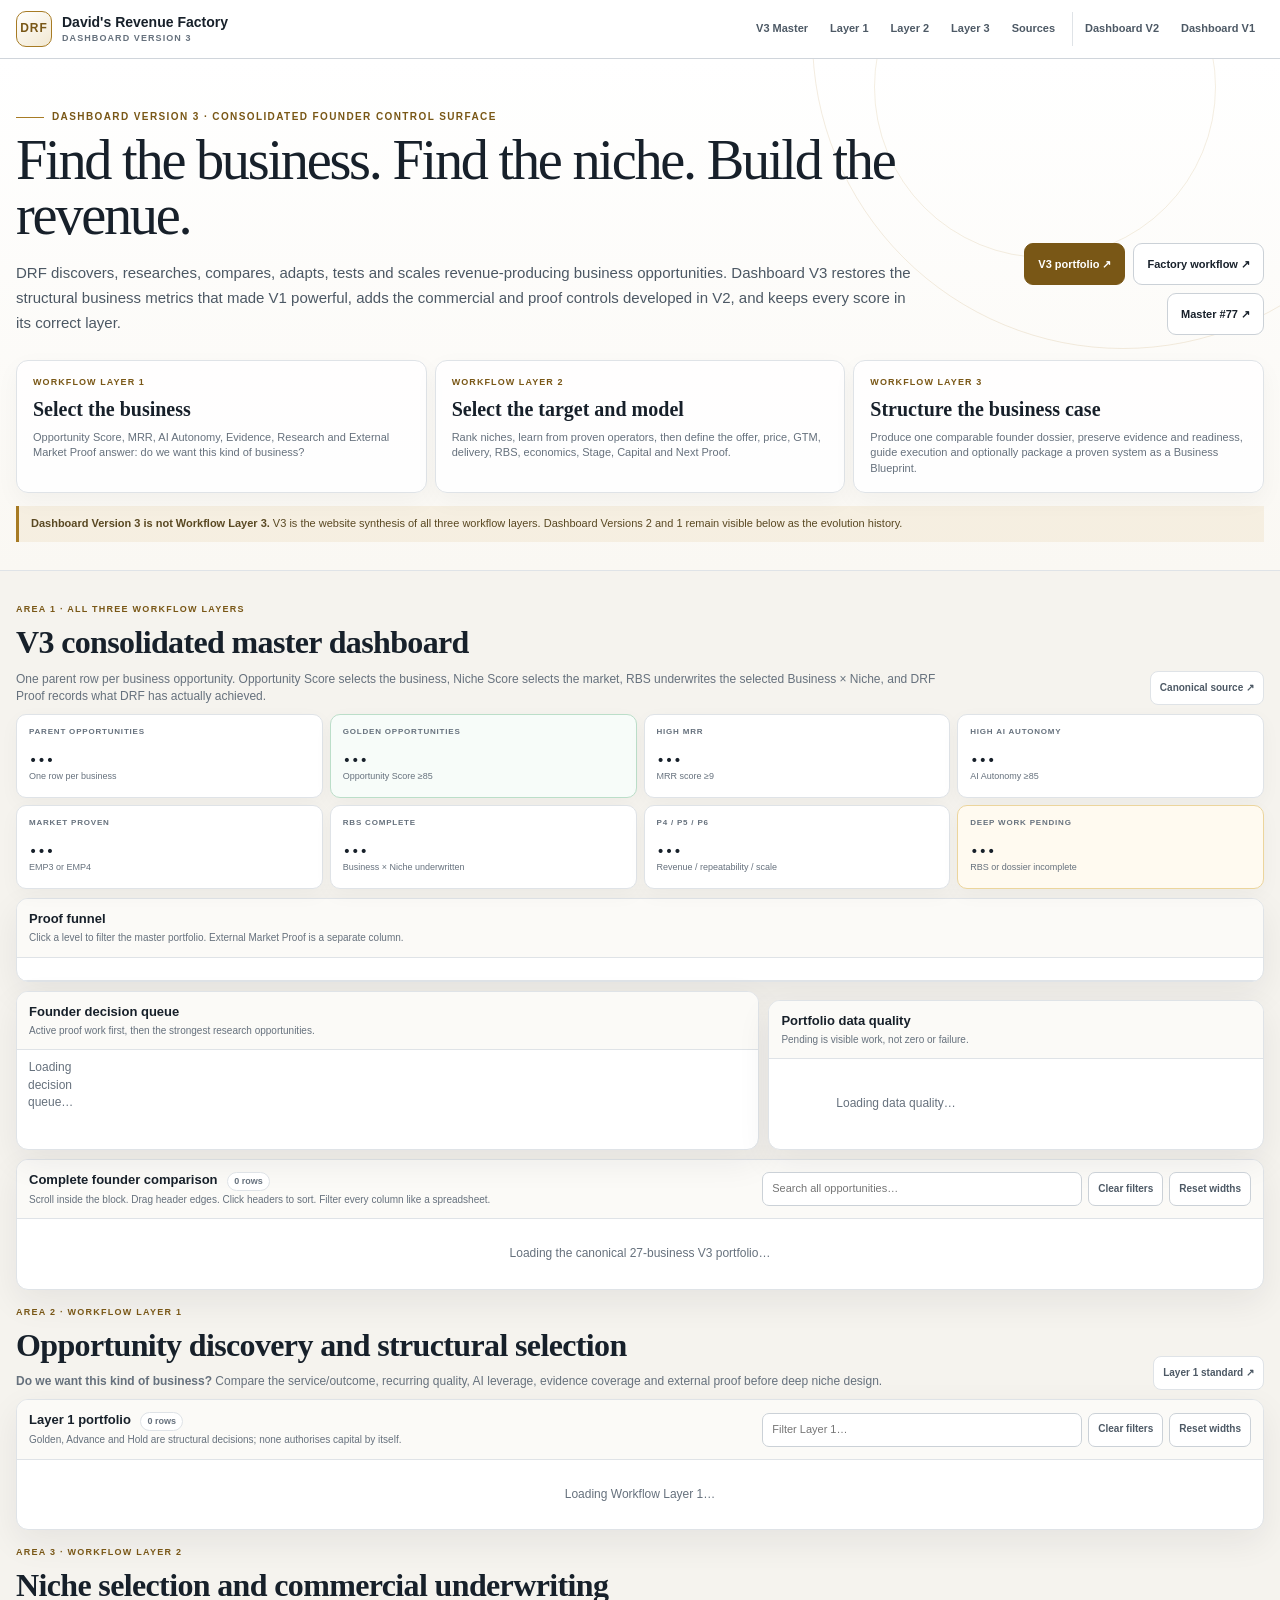
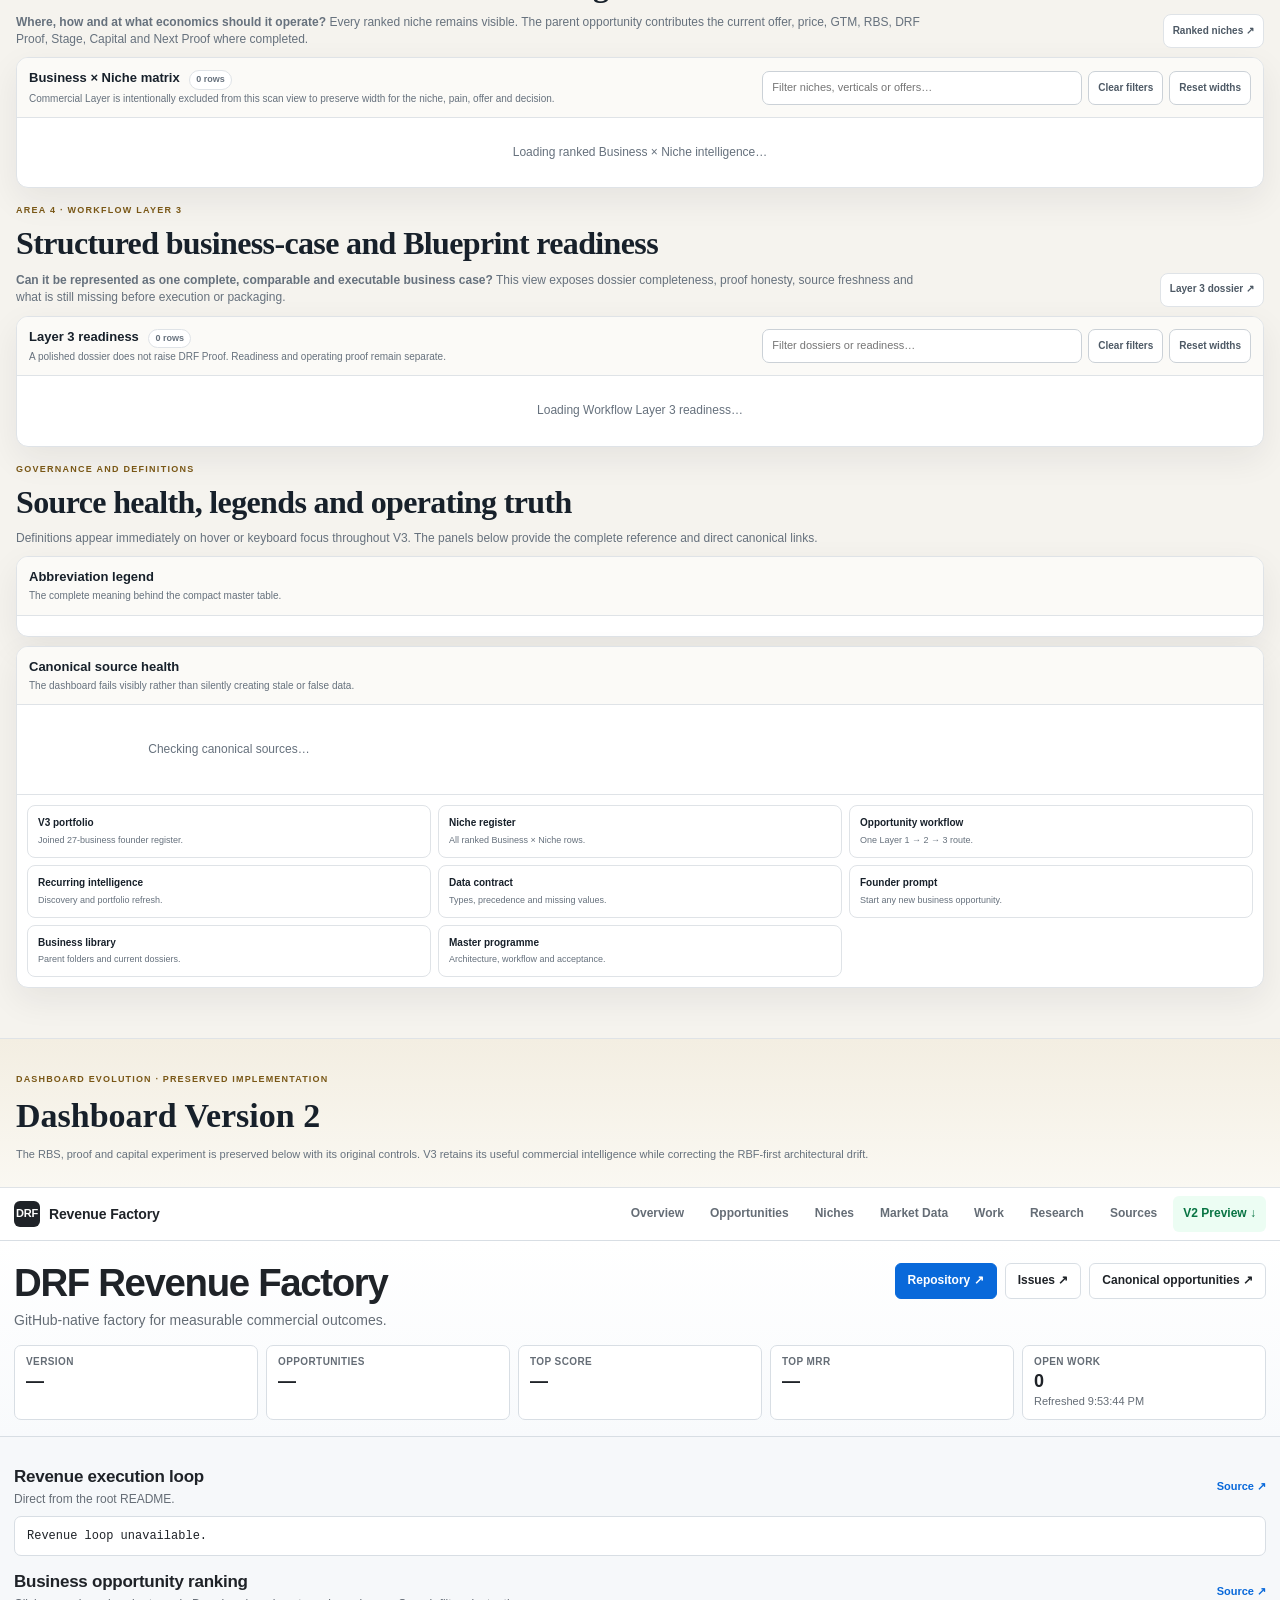
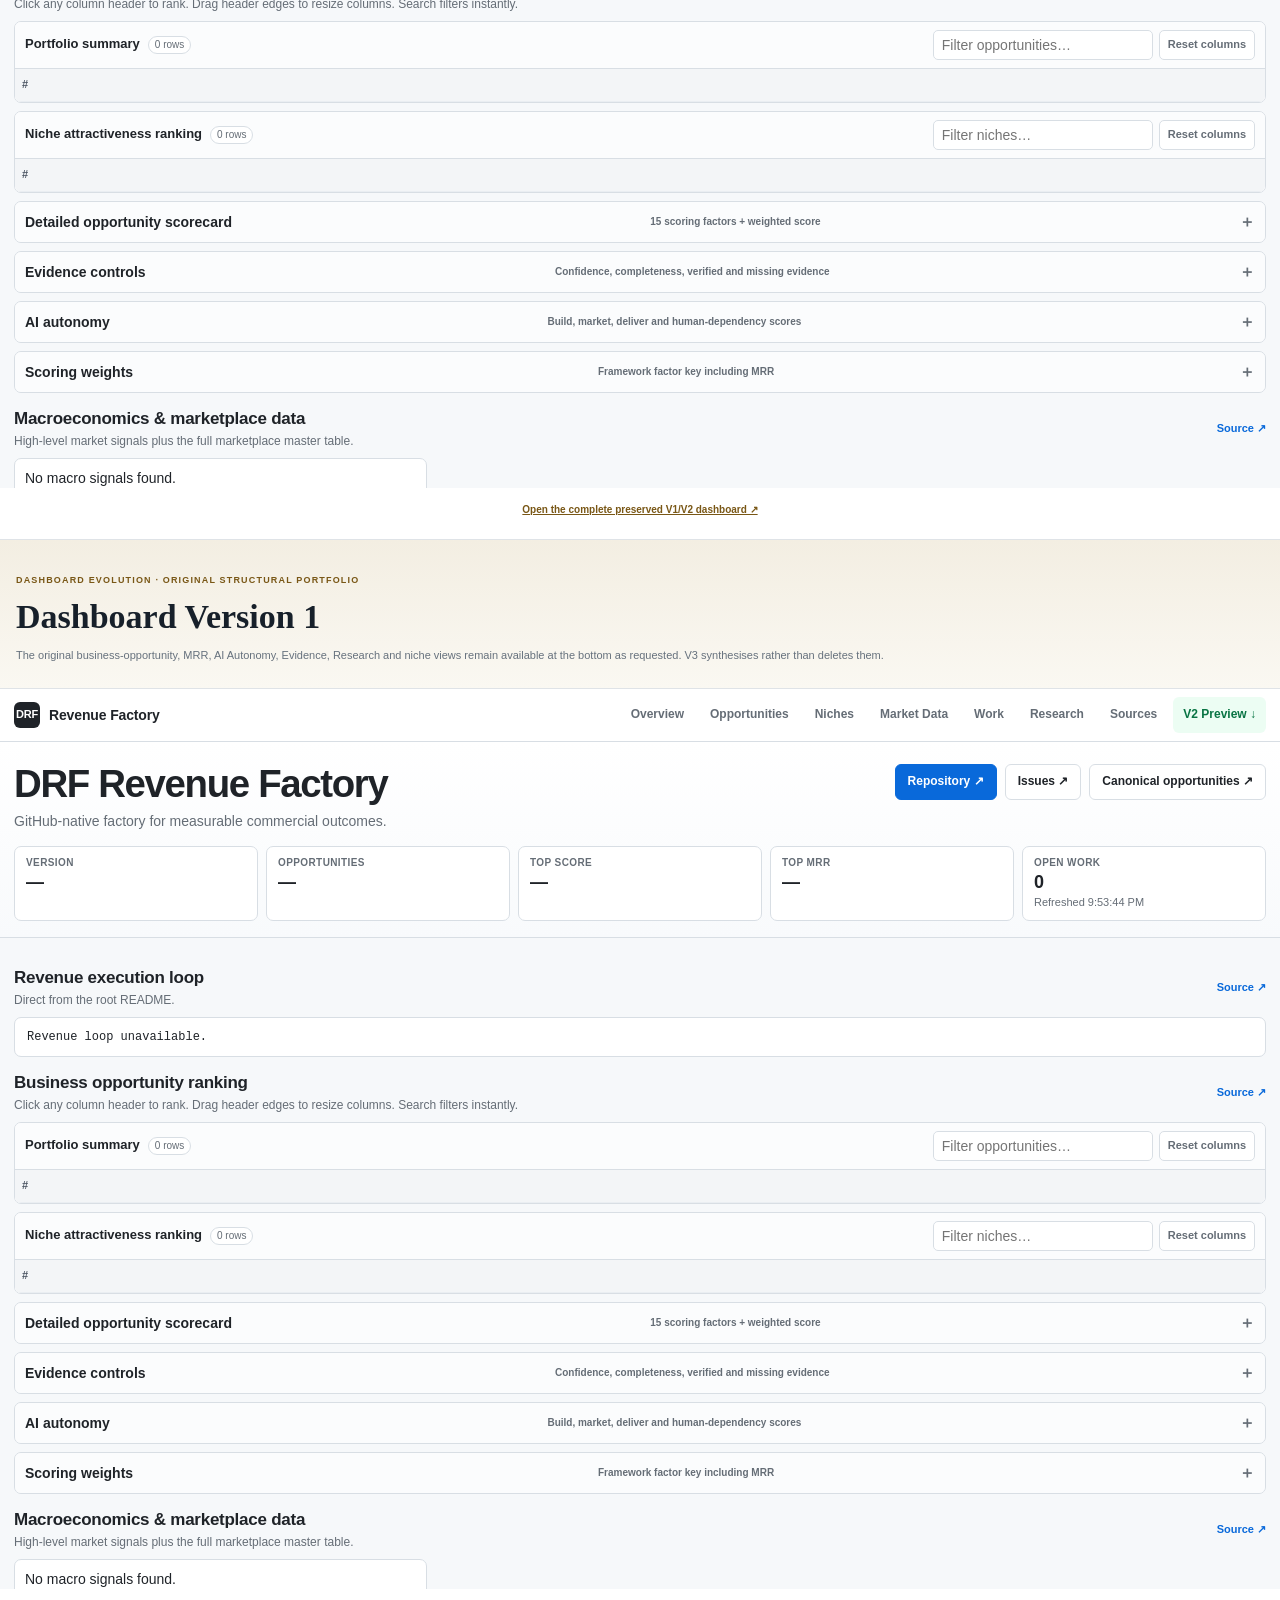
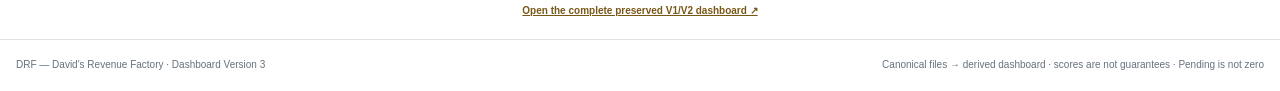
==== index.html @ ce2f33fd "Build Dashboard V3 root shell with preserved V2 and V1 (#87)" ====
<!doctype html>
<html lang="en">
<head>
  <meta charset="utf-8">
  <meta name="viewport" content="width=device-width,initial-scale=1">
  <meta name="description" content="David's Revenue Factory — a GitHub-native factory for finding, underwriting, testing and packaging revenue-producing businesses.">
  <title>DRF — David's Revenue Factory Dashboard V3</title>
  <link rel="stylesheet" href="assets/v3-dashboard.css">
</head>
<body>
  <header class="v3-header">
    <div class="v3-wrap v3-header-inner">
      <a class="v3-brand" href="#v3-top" aria-label="DRF Dashboard V3 home">
        <span class="v3-brand-mark">DRF</span>
        <span class="v3-brand-copy"><b>David's Revenue Factory</b><span>Dashboard Version 3</span></span>
      </a>
      <nav class="v3-nav" aria-label="Dashboard Version 3 navigation">
        <a href="#v3-master">V3 Master</a>
        <a href="#v3-layer1">Layer 1</a>
        <a href="#v3-layer2">Layer 2</a>
        <a href="#v3-layer3">Layer 3</a>
        <a href="#v3-sources">Sources</a>
        <a class="legacy-link" href="#dashboard-v2">Dashboard V2</a>
        <a href="#dashboard-v1">Dashboard V1</a>
      </nav>
    </div>
  </header>

  <section class="v3-hero" id="v3-top">
    <div class="v3-wrap v3-hero-inner">
      <span class="v3-kicker">Dashboard Version 3 · consolidated founder control surface</span>
      <div class="v3-hero-row">
        <div class="v3-hero-copy">
          <h1>Find the business. Find the niche. Build the revenue.</h1>
          <p>DRF discovers, researches, compares, adapts, tests and scales revenue-producing business opportunities. Dashboard V3 restores the structural business metrics that made V1 powerful, adds the commercial and proof controls developed in V2, and keeps every score in its correct layer.</p>
        </div>
        <div class="v3-hero-actions">
          <a class="v3-button primary" href="https://github.com/tbhrc/drf/blob/main/businesses/PORTFOLIO-V3.md">V3 portfolio ↗</a>
          <a class="v3-button" href="https://github.com/tbhrc/drf/blob/main/workflows/drf-opportunity-factory.md">Factory workflow ↗</a>
          <a class="v3-button" href="https://github.com/tbhrc/drf/issues/77">Master #77 ↗</a>
        </div>
      </div>

      <div class="v3-architecture" aria-label="Three workflow layers">
        <article class="v3-arch-card"><small>Workflow Layer 1</small><strong>Select the business</strong><p>Opportunity Score, MRR, AI Autonomy, Evidence, Research and External Market Proof answer: do we want this kind of business?</p></article>
        <article class="v3-arch-card"><small>Workflow Layer 2</small><strong>Select the target and model</strong><p>Rank niches, learn from proven operators, then define the offer, price, GTM, delivery, RBS, economics, Stage, Capital and Next Proof.</p></article>
        <article class="v3-arch-card"><small>Workflow Layer 3</small><strong>Structure the business case</strong><p>Produce one comparable founder dossier, preserve evidence and readiness, guide execution and optionally package a proven system as a Business Blueprint.</p></article>
      </div>
      <div class="v3-version-note"><strong>Dashboard Version 3 is not Workflow Layer 3.</strong> V3 is the website synthesis of all three workflow layers. Dashboard Versions 2 and 1 remain visible below as the evolution history.</div>
    </div>
  </section>

  <main class="v3-wrap v3-main">
    <section class="v3-section" id="v3-master">
      <div class="v3-section-head">
        <div class="v3-section-title"><div class="v3-eyebrow">Area 1 · all three workflow layers</div><h2>V3 consolidated master dashboard</h2><p>One parent row per business opportunity. Opportunity Score selects the business, Niche Score selects the market, RBS underwrites the selected Business × Niche, and DRF Proof records what DRF has actually achieved.</p></div>
        <a class="v3-source-link" href="https://github.com/tbhrc/drf/blob/main/businesses/PORTFOLIO-V3.md">Canonical source ↗</a>
      </div>

      <div class="v3-metrics" id="v3-metrics" aria-live="polite">
        <div class="v3-metric"><small>Parent opportunities</small><strong id="metric-total">…</strong><span>One row per business</span></div>
        <div class="v3-metric positive"><small>Golden opportunities</small><strong id="metric-golden">…</strong><span>Opportunity Score ≥85</span></div>
        <div class="v3-metric"><small>High MRR</small><strong id="metric-mrr">…</strong><span>MRR score ≥9</span></div>
        <div class="v3-metric"><small>High AI autonomy</small><strong id="metric-ai">…</strong><span>AI Autonomy ≥85</span></div>
        <div class="v3-metric"><small>Market proven</small><strong id="metric-emp">…</strong><span>EMP3 or EMP4</span></div>
        <div class="v3-metric"><small>RBS complete</small><strong id="metric-rbs">…</strong><span>Business × Niche underwritten</span></div>
        <div class="v3-metric"><small>P4 / P5 / P6</small><strong id="metric-proof">…</strong><span>Revenue / repeatability / scale</span></div>
        <div class="v3-metric attention"><small>Deep work pending</small><strong id="metric-pending">…</strong><span>RBS or dossier incomplete</span></div>
      </div>

      <div class="v3-panel">
        <div class="v3-panel-head"><div class="v3-panel-title"><h3>Proof funnel</h3><p>Click a level to filter the master portfolio. External Market Proof is a separate column.</p></div></div>
        <div class="v3-funnel" id="proof-funnel" aria-label="DRF proof filter"></div>
      </div>

      <div class="v3-intel-grid">
        <section class="v3-panel">
          <div class="v3-panel-head"><div class="v3-panel-title"><h3>Founder decision queue</h3><p>Active proof work first, then the strongest research opportunities.</p></div></div>
          <ol class="v3-list" id="decision-queue"><li class="v3-loading">Loading decision queue…</li></ol>
        </section>
        <section class="v3-panel">
          <div class="v3-panel-head"><div class="v3-panel-title"><h3>Portfolio data quality</h3><p>Pending is visible work, not zero or failure.</p></div></div>
          <div class="v3-quality-grid" id="quality-grid"><div class="v3-loading">Loading data quality…</div></div>
        </section>
      </div>

      <section class="v3-panel" style="margin-top:9px">
        <div class="v3-panel-head">
          <div class="v3-panel-title"><h3>Complete founder comparison <span class="v3-count" id="master-count">0 rows</span></h3><p>Scroll inside the block. Drag header edges. Click headers to sort. Filter every column like a spreadsheet.</p></div>
          <div class="v3-tools"><input class="v3-search" id="master-search" type="search" placeholder="Search all opportunities…" aria-label="Search the V3 master portfolio"><button class="v3-tool" id="master-clear" type="button">Clear filters</button><button class="v3-tool" id="master-reset" type="button">Reset widths</button></div>
        </div>
        <div id="master-grid"><div class="v3-loading">Loading the canonical 27-business V3 portfolio…</div></div>
      </section>
    </section>

    <section class="v3-section" id="v3-layer1">
      <div class="v3-section-head">
        <div class="v3-section-title"><div class="v3-eyebrow">Area 2 · Workflow Layer 1</div><h2>Opportunity discovery and structural selection</h2><p><strong>Do we want this kind of business?</strong> Compare the service/outcome, recurring quality, AI leverage, evidence coverage and external proof before deep niche design.</p></div>
        <a class="v3-source-link" href="https://github.com/tbhrc/drf/blob/main/knowledge/guidelines/business-opportunity-scoring-framework.md">Layer 1 standard ↗</a>
      </div>
      <section class="v3-panel">
        <div class="v3-panel-head"><div class="v3-panel-title"><h3>Layer 1 portfolio <span class="v3-count" id="layer1-count">0 rows</span></h3><p>Golden, Advance and Hold are structural decisions; none authorises capital by itself.</p></div><div class="v3-tools"><input class="v3-search" id="layer1-search" type="search" placeholder="Filter Layer 1…" aria-label="Filter Workflow Layer 1"><button class="v3-tool" id="layer1-clear" type="button">Clear filters</button><button class="v3-tool" id="layer1-reset" type="button">Reset widths</button></div></div>
        <div id="layer1-grid"><div class="v3-loading">Loading Workflow Layer 1…</div></div>
      </section>
    </section>

    <section class="v3-section" id="v3-layer2">
      <div class="v3-section-head">
        <div class="v3-section-title"><div class="v3-eyebrow">Area 3 · Workflow Layer 2</div><h2>Niche selection and commercial underwriting</h2><p><strong>Where, how and at what economics should it operate?</strong> Every ranked niche remains visible. The parent opportunity contributes the current offer, price, GTM, RBS, DRF Proof, Stage, Capital and Next Proof where completed.</p></div>
        <a class="v3-source-link" href="https://github.com/tbhrc/drf/blob/main/businesses/NICHES.md">Ranked niches ↗</a>
      </div>
      <section class="v3-panel">
        <div class="v3-panel-head"><div class="v3-panel-title"><h3>Business × Niche matrix <span class="v3-count" id="layer2-count">0 rows</span></h3><p>Commercial Layer is intentionally excluded from this scan view to preserve width for the niche, pain, offer and decision.</p></div><div class="v3-tools"><input class="v3-search" id="layer2-search" type="search" placeholder="Filter niches, verticals or offers…" aria-label="Filter Workflow Layer 2"><button class="v3-tool" id="layer2-clear" type="button">Clear filters</button><button class="v3-tool" id="layer2-reset" type="button">Reset widths</button></div></div>
        <div id="layer2-grid"><div class="v3-loading">Loading ranked Business × Niche intelligence…</div></div>
      </section>
    </section>

    <section class="v3-section" id="v3-layer3">
      <div class="v3-section-head">
        <div class="v3-section-title"><div class="v3-eyebrow">Area 4 · Workflow Layer 3</div><h2>Structured business-case and Blueprint readiness</h2><p><strong>Can it be represented as one complete, comparable and executable business case?</strong> This view exposes dossier completeness, proof honesty, source freshness and what is still missing before execution or packaging.</p></div>
        <a class="v3-source-link" href="https://github.com/tbhrc/drf/blob/main/knowledge/templates/business-opportunity-research.md">Layer 3 dossier ↗</a>
      </div>
      <section class="v3-panel">
        <div class="v3-panel-head"><div class="v3-panel-title"><h3>Layer 3 readiness <span class="v3-count" id="layer3-count">0 rows</span></h3><p>A polished dossier does not raise DRF Proof. Readiness and operating proof remain separate.</p></div><div class="v3-tools"><input class="v3-search" id="layer3-search" type="search" placeholder="Filter dossiers or readiness…" aria-label="Filter Workflow Layer 3"><button class="v3-tool" id="layer3-clear" type="button">Clear filters</button><button class="v3-tool" id="layer3-reset" type="button">Reset widths</button></div></div>
        <div id="layer3-grid"><div class="v3-loading">Loading Workflow Layer 3 readiness…</div></div>
      </section>
    </section>

    <section class="v3-section" id="v3-sources">
      <div class="v3-section-head">
        <div class="v3-section-title"><div class="v3-eyebrow">Governance and definitions</div><h2>Source health, legends and operating truth</h2><p>Definitions appear immediately on hover or keyboard focus throughout V3. The panels below provide the complete reference and direct canonical links.</p></div>
      </div>
      <section class="v3-panel">
        <div class="v3-panel-head"><div class="v3-panel-title"><h3>Abbreviation legend</h3><p>The complete meaning behind the compact master table.</p></div></div>
        <div class="v3-definition-grid" id="definition-grid"></div>
      </section>
      <section class="v3-panel">
        <div class="v3-panel-head"><div class="v3-panel-title"><h3>Canonical source health</h3><p>The dashboard fails visibly rather than silently creating stale or false data.</p></div></div>
        <div class="v3-source-grid" id="source-grid"><div class="v3-loading">Checking canonical sources…</div></div>
        <div class="v3-links">
          <a href="https://github.com/tbhrc/drf/blob/main/businesses/PORTFOLIO-V3.md">V3 portfolio<span>Joined 27-business founder register.</span></a>
          <a href="https://github.com/tbhrc/drf/blob/main/businesses/NICHES.md">Niche register<span>All ranked Business × Niche rows.</span></a>
          <a href="https://github.com/tbhrc/drf/blob/main/workflows/drf-opportunity-factory.md">Opportunity workflow<span>One Layer 1 → 2 → 3 route.</span></a>
          <a href="https://github.com/tbhrc/drf/blob/main/workflows/drf-recurring-intelligence-loops.md">Recurring intelligence<span>Discovery and portfolio refresh.</span></a>
          <a href="https://github.com/tbhrc/drf/blob/main/knowledge/architecture/drf-v3-portfolio-data-contract.md">Data contract<span>Types, precedence and missing values.</span></a>
          <a href="https://github.com/tbhrc/drf/blob/main/knowledge/templates/drf-opportunity-factory-intake-prompt.md">Founder prompt<span>Start any new business opportunity.</span></a>
          <a href="https://github.com/tbhrc/drf/tree/main/businesses">Business library<span>Parent folders and current dossiers.</span></a>
          <a href="https://github.com/tbhrc/drf/issues/77">Master programme<span>Architecture, workflow and acceptance.</span></a>
        </div>
      </section>
    </section>
  </main>

  <section class="legacy-zone" id="dashboard-v2" aria-labelledby="dashboard-v2-title">
    <div class="legacy-divider"><div class="v3-wrap legacy-divider-inner"><small>Dashboard evolution · preserved implementation</small><h2 id="dashboard-v2-title">Dashboard Version 2</h2><p>The RBS, proof and capital experiment is preserved below with its original controls. V3 retains its useful commercial intelligence while correcting the RBF-first architectural drift.</p></div></div>
    <iframe class="legacy-frame" id="legacy-v2-frame" src="dashboard-v1-v2.html?embedded=v2" title="Preserved Dashboard Version 2" loading="lazy"></iframe>
    <div class="legacy-fallback"><a href="dashboard-v1-v2.html#v2-preview">Open the complete preserved V1/V2 dashboard ↗</a></div>
  </section>

  <section class="legacy-zone" id="dashboard-v1" aria-labelledby="dashboard-v1-title">
    <div class="legacy-divider"><div class="v3-wrap legacy-divider-inner"><small>Dashboard evolution · original structural portfolio</small><h2 id="dashboard-v1-title">Dashboard Version 1</h2><p>The original business-opportunity, MRR, AI Autonomy, Evidence, Research and niche views remain available at the bottom as requested. V3 synthesises rather than deletes them.</p></div></div>
    <iframe class="legacy-frame" id="legacy-v1-frame" src="dashboard-v1-v2.html?embedded=v1" title="Preserved Dashboard Version 1" loading="lazy"></iframe>
    <div class="legacy-fallback"><a href="dashboard-v1-v2.html">Open the complete preserved V1/V2 dashboard ↗</a></div>
  </section>

  <footer class="v3-footer"><div class="v3-wrap v3-footer-inner"><span>DRF — David's Revenue Factory · Dashboard Version 3</span><span>Canonical files → derived dashboard · scores are not guarantees · Pending is not zero</span></div></footer>

  <noscript><div class="v3-error">Dashboard V3 requires JavaScript to parse the canonical Markdown registers. The source files remain available through the links above.</div></noscript>
  <script src="assets/v3-dashboard.js" defer></script>
</body>
</html>
---- assets/v3-dashboard.css ----
/* DRF Dashboard V3 — founder-first, white-first, gold-accented */
:root{
  --bg:#f5f3ee;
  --paper:#ffffff;
  --paper-soft:#fbfaf7;
  --ink:#17202a;
  --muted:#66717d;
  --line:#dfe3e7;
  --line-strong:#cbd1d7;
  --gold:#a77b24;
  --gold-deep:#795716;
  --gold-soft:#f2e8d1;
  --green:#14784b;
  --green-soft:#e8f5ee;
  --amber:#9a6300;
  --amber-soft:#fff3d8;
  --red:#a12b2b;
  --red-soft:#fdecec;
  --blue:#2d5f88;
  --blue-soft:#eaf2f8;
  --shadow:0 12px 34px rgba(25,31,37,.07);
  --radius:12px;
  --wrap:min(1760px,calc(100% - 32px));
}
*{box-sizing:border-box}
html{scroll-behavior:smooth;background:var(--bg)}
body{margin:0;background:var(--bg);color:var(--ink);font-family:Inter,ui-sans-serif,-apple-system,BlinkMacSystemFont,"Segoe UI",Roboto,Arial,sans-serif;font-size:14px;line-height:1.45}
a{color:inherit}
button,input,select{font:inherit}
button{cursor:pointer}
:focus-visible{outline:3px solid rgba(167,123,36,.33);outline-offset:2px}
.v3-wrap{width:var(--wrap);margin:0 auto}

/* Header */
.v3-header{position:sticky;top:0;z-index:1000;border-bottom:1px solid rgba(203,209,215,.9);background:rgba(255,255,255,.96);backdrop-filter:blur(16px)}
.v3-header-inner{min-height:58px;display:flex;align-items:center;justify-content:space-between;gap:18px}
.v3-brand{display:flex;align-items:center;gap:10px;text-decoration:none;font-weight:850;white-space:nowrap}
.v3-brand-mark{display:grid;place-items:center;width:36px;height:36px;border:1px solid var(--gold);border-radius:10px;background:linear-gradient(145deg,#fff 0%,var(--gold-soft) 100%);color:var(--gold-deep);font-size:12px;letter-spacing:.08em}
.v3-brand-copy{display:flex;flex-direction:column;line-height:1.05}
.v3-brand-copy b{font-size:14px}
.v3-brand-copy span{margin-top:4px;color:var(--muted);font-size:9px;font-weight:750;letter-spacing:.12em;text-transform:uppercase}
.v3-nav{display:flex;gap:4px;align-items:center;overflow-x:auto;padding:7px 0;scrollbar-width:thin}
.v3-nav a{display:inline-flex;align-items:center;min-height:34px;padding:6px 9px;border-radius:8px;color:#4d5965;text-decoration:none;font-size:11px;font-weight:750;white-space:nowrap}
.v3-nav a:hover,.v3-nav a:focus-visible{background:var(--gold-soft);color:var(--gold-deep)}
.v3-nav .legacy-link{border-left:1px solid var(--line);border-radius:0;margin-left:4px;padding-left:12px}

/* Hero */
.v3-hero{position:relative;overflow:hidden;border-bottom:1px solid var(--line);background:linear-gradient(180deg,#fff 0%,#faf8f3 100%)}
.v3-hero:before{content:"";position:absolute;right:-12%;top:-65%;width:620px;height:620px;border:1px solid rgba(167,123,36,.14);border-radius:50%}
.v3-hero:after{content:"";position:absolute;right:5%;top:-28%;width:340px;height:340px;border:1px solid rgba(167,123,36,.13);border-radius:50%}
.v3-hero-inner{position:relative;z-index:1;padding:44px 0 28px}
.v3-kicker{display:inline-flex;align-items:center;gap:8px;color:var(--gold-deep);font-size:10px;font-weight:850;letter-spacing:.14em;text-transform:uppercase}
.v3-kicker:before{content:"";width:28px;height:1px;background:var(--gold)}
.v3-hero-row{display:flex;align-items:flex-end;justify-content:space-between;gap:30px;margin-top:8px}
.v3-hero-copy{max-width:950px}
.v3-hero h1{margin:0;font-family:Georgia,"Times New Roman",serif;font-size:clamp(34px,4.4vw,70px);font-weight:500;line-height:.99;letter-spacing:-.04em}
.v3-hero p{max-width:900px;margin:17px 0 0;color:#4c5864;font-size:15px;line-height:1.65}
.v3-hero-actions{display:flex;gap:8px;flex-wrap:wrap;justify-content:flex-end}
.v3-button{display:inline-flex;align-items:center;justify-content:center;min-height:42px;padding:8px 13px;border:1px solid var(--line-strong);border-radius:9px;background:#fff;color:var(--ink);text-decoration:none;font-size:11px;font-weight:800;white-space:nowrap}
.v3-button:hover{border-color:var(--gold);color:var(--gold-deep)}
.v3-button.primary{border-color:var(--gold-deep);background:var(--gold-deep);color:#fff}
.v3-architecture{display:grid;grid-template-columns:repeat(3,minmax(0,1fr));gap:8px;margin-top:25px}
.v3-arch-card{position:relative;min-height:108px;padding:15px 16px;border:1px solid var(--line);border-radius:var(--radius);background:rgba(255,255,255,.88);box-shadow:0 8px 25px rgba(25,31,37,.04)}
.v3-arch-card small{display:block;color:var(--gold-deep);font-size:9px;font-weight:900;letter-spacing:.12em;text-transform:uppercase}
.v3-arch-card strong{display:block;margin-top:5px;font-family:Georgia,"Times New Roman",serif;font-size:20px;font-weight:600}
.v3-arch-card p{margin:6px 0 0;color:var(--muted);font-size:11px;line-height:1.45}
.v3-version-note{margin-top:13px;padding:10px 12px;border-left:3px solid var(--gold);background:rgba(242,232,209,.55);color:#594822;font-size:11px}

/* Main sections */
.v3-main{padding:16px 0 50px}
.v3-section{scroll-margin-top:72px;margin-top:16px}
.v3-section-head{display:flex;align-items:flex-end;justify-content:space-between;gap:20px;margin-bottom:9px}
.v3-section-title{max-width:1050px}
.v3-eyebrow{color:var(--gold-deep);font-size:9px;font-weight:900;letter-spacing:.14em;text-transform:uppercase}
.v3-section h2{margin:3px 0 0;font-family:Georgia,"Times New Roman",serif;font-size:clamp(24px,2.5vw,38px);font-weight:600;letter-spacing:-.02em}
.v3-section-head p{max-width:920px;margin:5px 0 0;color:var(--muted);font-size:12px}
.v3-source-link{display:inline-flex;align-items:center;gap:5px;min-height:34px;padding:6px 9px;border:1px solid var(--line);border-radius:8px;background:#fff;color:#4d5965;text-decoration:none;font-size:10px;font-weight:800;white-space:nowrap}
.v3-source-link:hover{border-color:var(--gold);color:var(--gold-deep)}

/* Metrics */
.v3-metrics{display:grid;grid-template-columns:repeat(8,minmax(0,1fr));gap:7px;margin-bottom:9px}
.v3-metric{min-height:84px;padding:11px 12px;border:1px solid var(--line);border-radius:10px;background:var(--paper);box-shadow:0 6px 20px rgba(25,31,37,.035)}
.v3-metric small{display:block;color:var(--muted);font-size:8px;font-weight:900;letter-spacing:.1em;text-transform:uppercase}
.v3-metric strong{display:block;margin-top:3px;font-family:Georgia,"Times New Roman",serif;font-size:25px;font-weight:600;line-height:1.05}
.v3-metric span{display:block;margin-top:4px;color:var(--muted);font-size:9px;line-height:1.2}
.v3-metric.attention{border-color:#ecd59c;background:#fffaf0}
.v3-metric.positive{border-color:#bbdec9;background:#f7fcf9}

/* Panels and controls */
.v3-panel{border:1px solid var(--line);border-radius:var(--radius);background:var(--paper);box-shadow:var(--shadow);overflow:hidden}
.v3-panel + .v3-panel{margin-top:9px}
.v3-panel-head{display:flex;align-items:center;justify-content:space-between;gap:16px;padding:11px 12px;border-bottom:1px solid var(--line);background:var(--paper-soft)}
.v3-panel-title{min-width:0}
.v3-panel-title h3{margin:0;font-size:13px;font-weight:850}
.v3-panel-title p{margin:2px 0 0;color:var(--muted);font-size:10px}
.v3-count{display:inline-flex;margin-left:6px;padding:2px 6px;border:1px solid var(--line);border-radius:999px;background:#fff;color:var(--muted);font-size:9px;font-weight:800}
.v3-tools{display:flex;align-items:center;justify-content:flex-end;gap:6px;flex-wrap:wrap}
.v3-search{width:min(320px,36vw);min-height:34px;padding:7px 9px;border:1px solid var(--line-strong);border-radius:7px;background:#fff;color:var(--ink);font-size:11px}
.v3-tool{min-height:34px;padding:6px 9px;border:1px solid var(--line-strong);border-radius:7px;background:#fff;color:#4d5965;font-size:10px;font-weight:800}
.v3-tool:hover{border-color:var(--gold);color:var(--gold-deep)}
.v3-tool.active{border-color:var(--gold-deep);background:var(--gold-soft);color:var(--gold-deep)}
.v3-loading,.v3-error,.v3-empty{padding:26px;color:var(--muted);font-size:12px;text-align:center}
.v3-error{background:var(--red-soft);color:var(--red);font-weight:800}

/* Table */
.v3-table-shell{position:relative;max-height:690px;overflow:auto;overscroll-behavior:contain;scrollbar-width:thin;background:#fff}
.v3-table{border-collapse:separate;border-spacing:0;table-layout:fixed;min-width:100%;font-size:10px}
.v3-table th,.v3-table td{border-right:1px solid #edf0f2;border-bottom:1px solid #e7eaed;padding:7px 8px;vertical-align:top;overflow-wrap:anywhere}
.v3-table th:last-child,.v3-table td:last-child{border-right:0}
.v3-table thead th{position:sticky;z-index:10;background:#f6f5f1;color:#3e4954;font-size:8px;font-weight:900;letter-spacing:.045em;text-transform:uppercase;text-align:left}
.v3-table thead tr:first-child th{top:0;height:35px}
.v3-table thead tr.v3-filter-row th{top:35px;z-index:9;padding:4px;background:#fbfaf7}
.v3-sort{display:flex;align-items:center;justify-content:space-between;gap:5px;width:100%;padding:0;border:0;background:transparent;color:inherit;font-size:inherit;font-weight:inherit;letter-spacing:inherit;text-transform:inherit;text-align:left}
.v3-sort-mark{color:var(--gold-deep);font-size:9px}
.v3-filter{width:100%;height:26px;padding:3px 5px;border:1px solid #d8dde1;border-radius:5px;background:#fff;color:var(--ink);font-size:9px;font-weight:500;letter-spacing:0;text-transform:none}
.v3-resizer{position:absolute;top:0;right:-3px;bottom:0;width:7px;cursor:col-resize;touch-action:none}
.v3-resizer:after{content:"";position:absolute;top:5px;bottom:5px;left:3px;width:1px;background:transparent}
.v3-resizer:hover:after,.v3-resizer.active:after{background:var(--gold)}
.v3-table tbody tr{background:#fff}
.v3-table tbody tr:hover{background:#fffdf8}
.v3-table tbody tr.v3-expanded-source{background:#fffaf0}
.v3-table td.num{text-align:right;font-variant-numeric:tabular-nums;white-space:nowrap}
.v3-table td.rank{text-align:center;color:var(--muted);font-weight:850;white-space:nowrap}
.v3-table td.opportunity{font-size:11px;font-weight:850}
.v3-table td.opportunity button{padding:0;border:0;background:transparent;color:var(--ink);font:inherit;font-weight:850;text-align:left;text-decoration:underline;text-decoration-color:#d5bf8f;text-underline-offset:3px}
.v3-table td.opportunity button:hover{color:var(--gold-deep)}
.v3-table .lead{display:block;font-weight:850;color:#26313c}
.v3-table .tail{display:block;margin-top:2px;color:var(--muted)}
.v3-detail-row td{padding:0!important;background:#fbfaf7!important}
.v3-detail{display:grid;grid-template-columns:repeat(4,minmax(0,1fr));gap:8px;padding:12px}
.v3-detail-card{padding:10px;border:1px solid var(--line);border-radius:8px;background:#fff}
.v3-detail-card small{display:block;color:var(--muted);font-size:8px;font-weight:900;letter-spacing:.08em;text-transform:uppercase}
.v3-detail-card strong{display:block;margin-top:3px;font-size:11px}
.v3-detail-card p{margin:4px 0 0;color:#4f5c67;font-size:10px}
.v3-detail-links{display:flex;gap:6px;flex-wrap:wrap;margin-top:8px;grid-column:1/-1}
.v3-inline-link{display:inline-flex;align-items:center;min-height:30px;padding:5px 8px;border:1px solid var(--line);border-radius:6px;background:#fff;color:var(--gold-deep);text-decoration:none;font-size:9px;font-weight:850}
.v3-inline-link:hover{border-color:var(--gold)}

/* Score/status */
.v3-score{display:inline-flex;align-items:center;justify-content:center;min-width:38px;padding:2px 5px;border-radius:999px;font-weight:900}
.v3-score.good{background:var(--green-soft);color:var(--green)}
.v3-score.mid{background:var(--amber-soft);color:var(--amber)}
.v3-score.low{background:var(--red-soft);color:var(--red)}
.v3-chip{display:inline-flex;align-items:center;min-height:21px;padding:2px 6px;border:1px solid var(--line);border-radius:999px;background:#fff;color:#4f5b67;font-size:8px;font-weight:850;white-space:nowrap}
.v3-chip.gold{border-color:#dcc48f;background:var(--gold-soft);color:var(--gold-deep)}
.v3-chip.green{border-color:#b9ddc8;background:var(--green-soft);color:var(--green)}
.v3-chip.amber{border-color:#efd69a;background:var(--amber-soft);color:var(--amber)}
.v3-chip.red{border-color:#efb7b7;background:var(--red-soft);color:var(--red)}
.v3-chip.blue{border-color:#bdd2e2;background:var(--blue-soft);color:var(--blue)}
.v3-pending{color:#7a6670;font-style:italic}

/* Tooltip — immediate */
.v3-tip{position:relative;display:inline-flex;align-items:center;border-bottom:1px dotted currentColor;text-decoration:none;cursor:help}
.v3-tip:after,.v3-tip:before{position:absolute;left:50%;pointer-events:none;opacity:0;visibility:hidden;transition:opacity .08s ease;z-index:5000}
.v3-tip:after{content:attr(data-tip);bottom:calc(100% + 8px);transform:translateX(-50%);width:max-content;max-width:280px;padding:7px 8px;border-radius:6px;background:#17202a;color:#fff;font-size:10px;font-weight:600;letter-spacing:0;line-height:1.35;text-align:left;text-transform:none;white-space:normal;box-shadow:0 8px 24px rgba(0,0,0,.18)}
.v3-tip:before{content:"";bottom:calc(100% + 3px);transform:translateX(-50%);border:5px solid transparent;border-top-color:#17202a}
.v3-tip:hover:after,.v3-tip:hover:before,.v3-tip:focus:after,.v3-tip:focus:before,.v3-tip:focus-visible:after,.v3-tip:focus-visible:before{opacity:1;visibility:visible}

/* Proof funnel and intelligence */
.v3-funnel{display:flex;gap:6px;flex-wrap:wrap;padding:11px 12px;border-bottom:1px solid var(--line)}
.v3-funnel button{display:flex;align-items:center;gap:7px;min-height:35px;padding:6px 9px;border:1px solid var(--line);border-radius:8px;background:#fff;color:#4d5965;font-size:9px;font-weight:850}
.v3-funnel button:hover,.v3-funnel button.active{border-color:var(--gold);background:var(--gold-soft);color:var(--gold-deep)}
.v3-funnel b{font-family:Georgia,"Times New Roman",serif;font-size:16px}
.v3-intel-grid{display:grid;grid-template-columns:1.2fr .8fr;gap:9px;margin-top:9px}
.v3-list{margin:0;padding:0;list-style:none}
.v3-list li{display:grid;grid-template-columns:44px minmax(0,1fr) auto;gap:9px;align-items:start;padding:9px 11px;border-bottom:1px solid var(--line)}
.v3-list li:last-child{border-bottom:0}
.v3-list-rank{display:grid;place-items:center;width:34px;height:34px;border-radius:8px;background:var(--gold-soft);color:var(--gold-deep);font-weight:900}
.v3-list-copy b{display:block;font-size:11px}
.v3-list-copy span{display:block;margin-top:2px;color:var(--muted);font-size:9px}
.v3-list-meta{text-align:right;font-size:9px;color:var(--muted)}
.v3-quality-grid{display:grid;grid-template-columns:repeat(2,minmax(0,1fr));gap:7px;padding:10px}
.v3-quality{padding:9px;border:1px solid var(--line);border-radius:8px;background:#fff}
.v3-quality b{display:block;font-family:Georgia,"Times New Roman",serif;font-size:21px}
.v3-quality span{display:block;color:var(--muted);font-size:9px}
.v3-quality.warn{border-color:#ecd59c;background:#fffaf0}

/* Definition legend and source health */
.v3-definition-grid{display:grid;grid-template-columns:repeat(4,minmax(0,1fr));gap:7px;padding:10px}
.v3-definition{padding:10px;border:1px solid var(--line);border-radius:8px;background:#fff}
.v3-definition b{display:block;font-size:10px;color:var(--gold-deep)}
.v3-definition span{display:block;margin-top:3px;color:var(--muted);font-size:9px}
.v3-source-grid{display:grid;grid-template-columns:repeat(4,minmax(0,1fr));gap:7px;padding:10px}
.v3-source{padding:9px;border:1px solid var(--line);border-radius:8px;background:#fff}
.v3-source strong{display:block;font-size:9px}
.v3-source span{display:block;margin-top:3px;color:var(--muted);font-size:9px}
.v3-source .ok{color:var(--green);font-weight:850}
.v3-source .error{color:var(--red);font-weight:850}
.v3-links{display:grid;grid-template-columns:repeat(4,minmax(0,1fr));gap:7px;padding:10px;border-top:1px solid var(--line)}
.v3-links a{padding:10px;border:1px solid var(--line);border-radius:8px;background:#fff;text-decoration:none;font-size:10px;font-weight:850}
.v3-links a span{display:block;margin-top:3px;color:var(--muted);font-size:9px;font-weight:500}
.v3-links a:hover{border-color:var(--gold);color:var(--gold-deep)}

/* Legacy sections */
.legacy-zone{background:#fff}
.legacy-divider{scroll-margin-top:72px;border-top:1px solid var(--line);border-bottom:1px solid var(--line);background:linear-gradient(180deg,#f3eee2,#faf8f2)}
.legacy-divider-inner{padding:34px 0 24px}
.legacy-divider small{display:block;color:var(--gold-deep);font-size:9px;font-weight:900;letter-spacing:.13em;text-transform:uppercase}
.legacy-divider h2{margin:5px 0 0;font-family:Georgia,"Times New Roman",serif;font-size:34px;font-weight:600}
.legacy-divider p{max-width:950px;margin:7px 0 0;color:var(--muted);font-size:11px}
.legacy-frame{display:block;width:100%;min-height:900px;border:0;background:#fff;overflow:hidden}
.legacy-fallback{padding:10px 0 20px;text-align:center;background:#fff}
.legacy-fallback a{color:var(--gold-deep);font-size:10px;font-weight:850}

.v3-footer{border-top:1px solid var(--line);background:#fff;padding:18px 0;color:var(--muted);font-size:10px}
.v3-footer-inner{display:flex;justify-content:space-between;gap:12px;flex-wrap:wrap}

/* Responsive */
@media(max-width:1450px){.v3-metrics{grid-template-columns:repeat(4,minmax(0,1fr))}.v3-definition-grid,.v3-source-grid,.v3-links{grid-template-columns:repeat(3,minmax(0,1fr))}}
@media(max-width:980px){:root{--wrap:min(100% - 20px,1760px)}.v3-header-inner{align-items:flex-start;flex-direction:column;gap:2px;padding:7px 0}.v3-nav{width:100%}.v3-hero-inner{padding-top:30px}.v3-hero-row{align-items:flex-start;flex-direction:column}.v3-hero-actions{justify-content:flex-start}.v3-architecture{grid-template-columns:1fr}.v3-intel-grid{grid-template-columns:1fr}.v3-detail{grid-template-columns:repeat(2,minmax(0,1fr))}.v3-definition-grid,.v3-source-grid,.v3-links{grid-template-columns:repeat(2,minmax(0,1fr))}.v3-section{scroll-margin-top:112px}.legacy-divider{scroll-margin-top:112px}}
@media(max-width:680px){.v3-metrics{grid-template-columns:repeat(2,minmax(0,1fr))}.v3-section-head,.v3-panel-head{align-items:flex-start;flex-direction:column}.v3-tools{width:100%;justify-content:stretch}.v3-search{width:100%;max-width:none;flex:1}.v3-table-shell{max-height:560px}.v3-detail{grid-template-columns:1fr}.v3-definition-grid,.v3-source-grid,.v3-links,.v3-quality-grid{grid-template-columns:1fr}.v3-hero h1{font-size:37px}.legacy-divider h2{font-size:28px}.v3-source-link{display:none}.v3-list li{grid-template-columns:38px minmax(0,1fr)}.v3-list-meta{grid-column:2;text-align:left}.v3-tip:after{max-width:220px}.legacy-frame{min-height:700px}}
@media print{.v3-header,.v3-tools,.v3-funnel,.legacy-zone,.v3-footer{display:none!important}.v3-table-shell{max-height:none;overflow:visible}.v3-table{width:100%!important;font-size:7px}.v3-panel{box-shadow:none}.v3-hero{border:0}.v3-detail-row{display:none}}
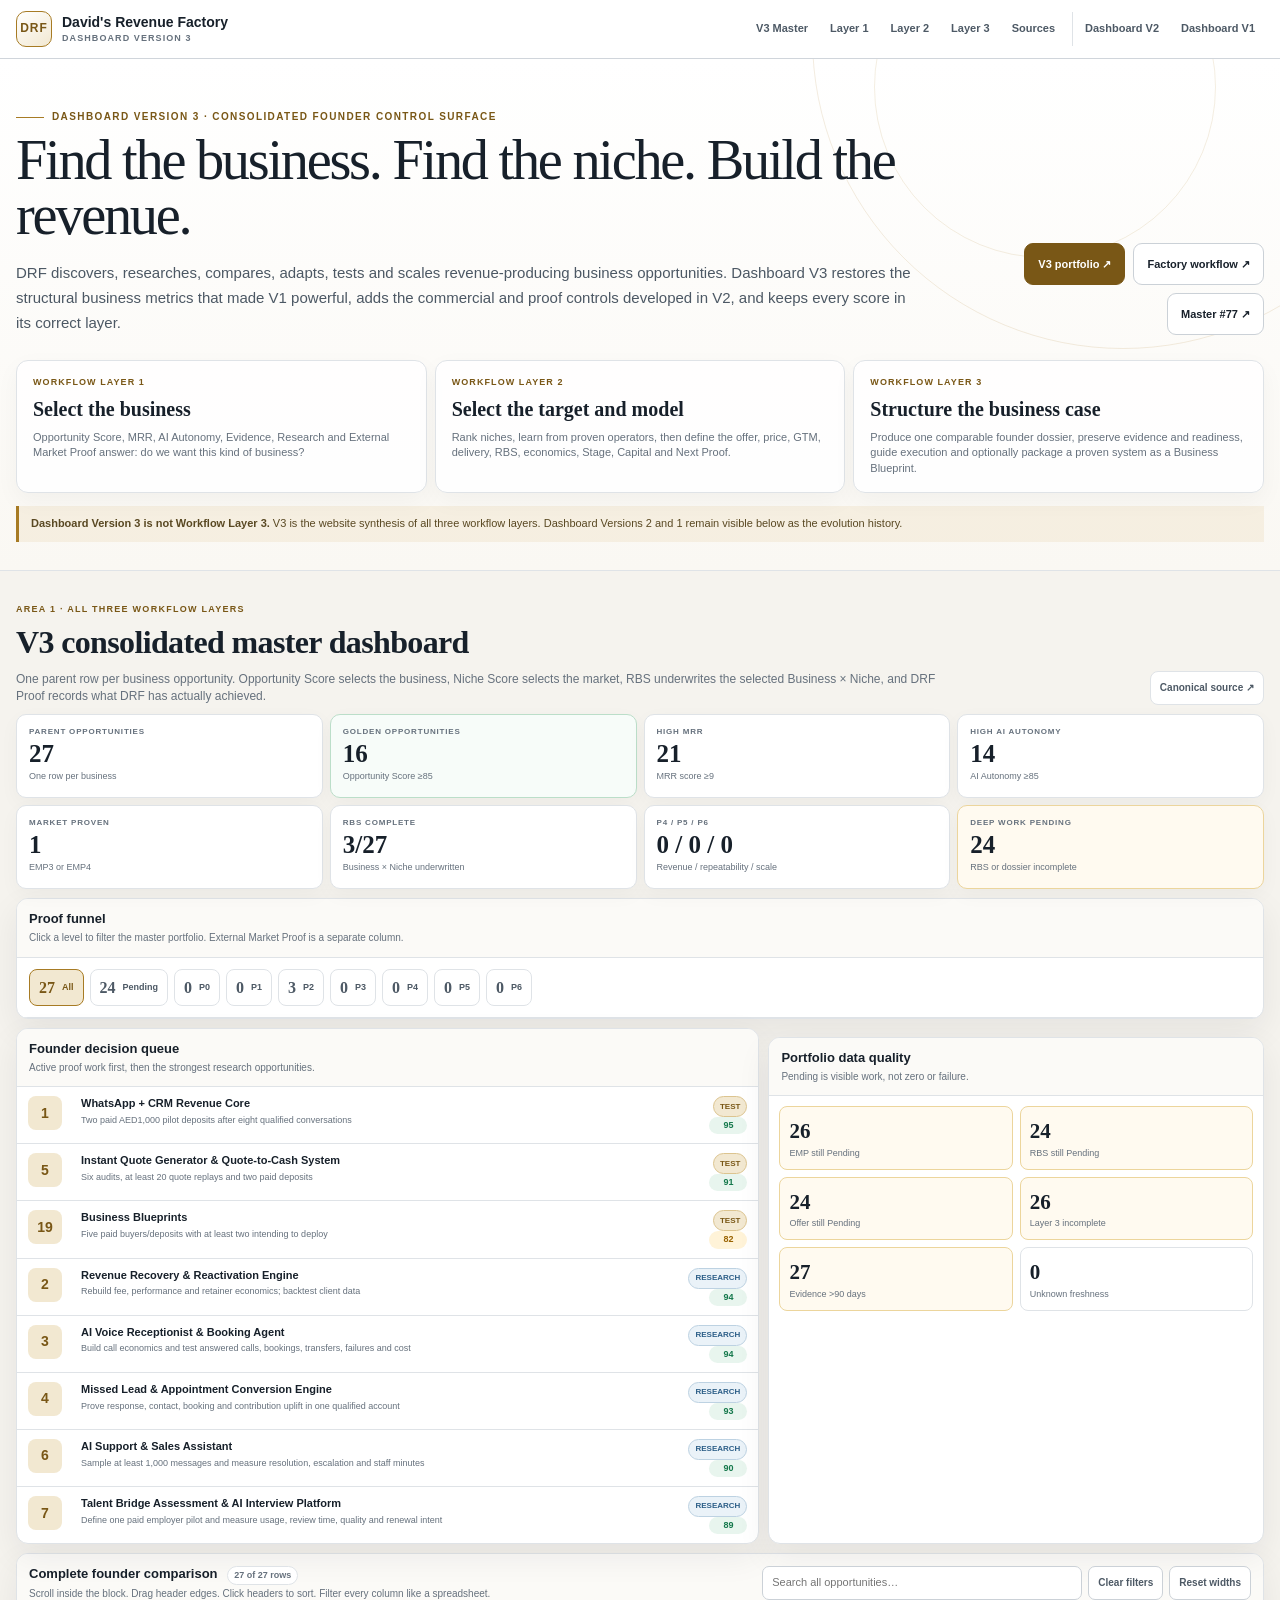
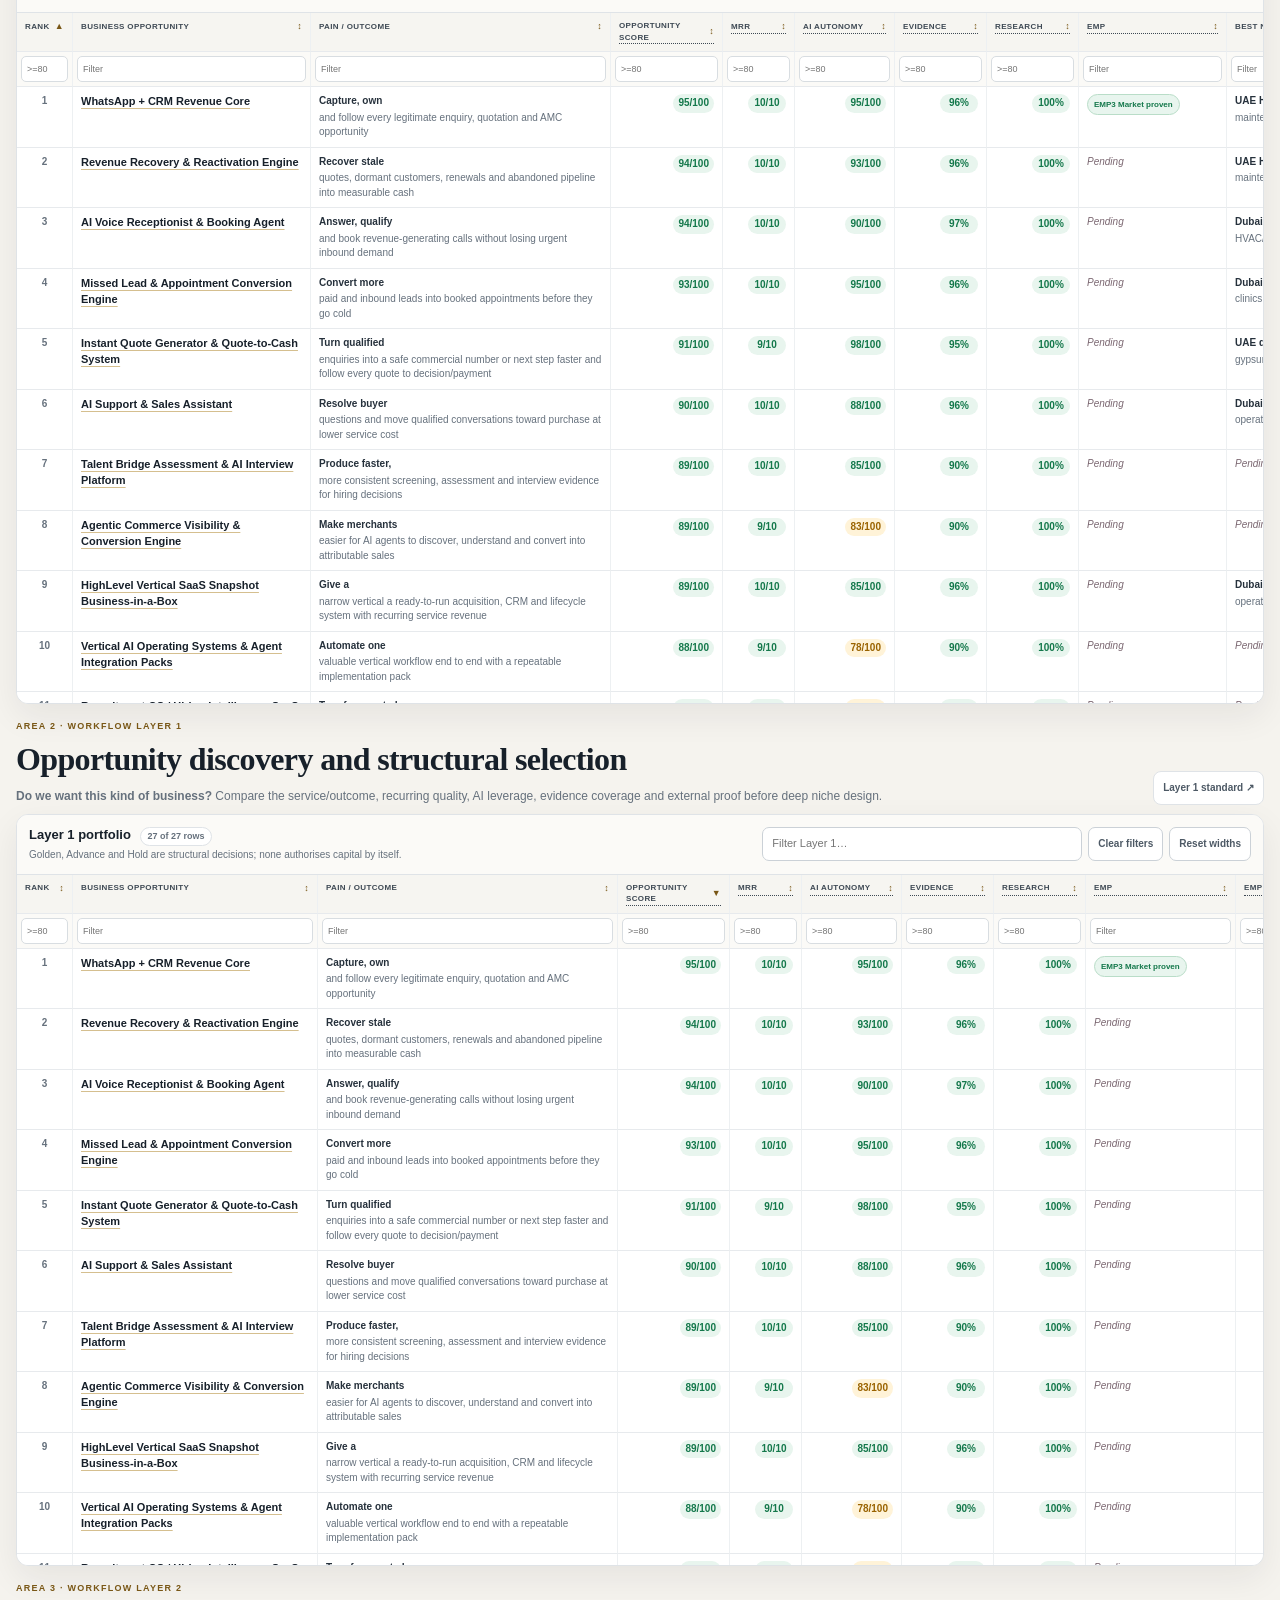
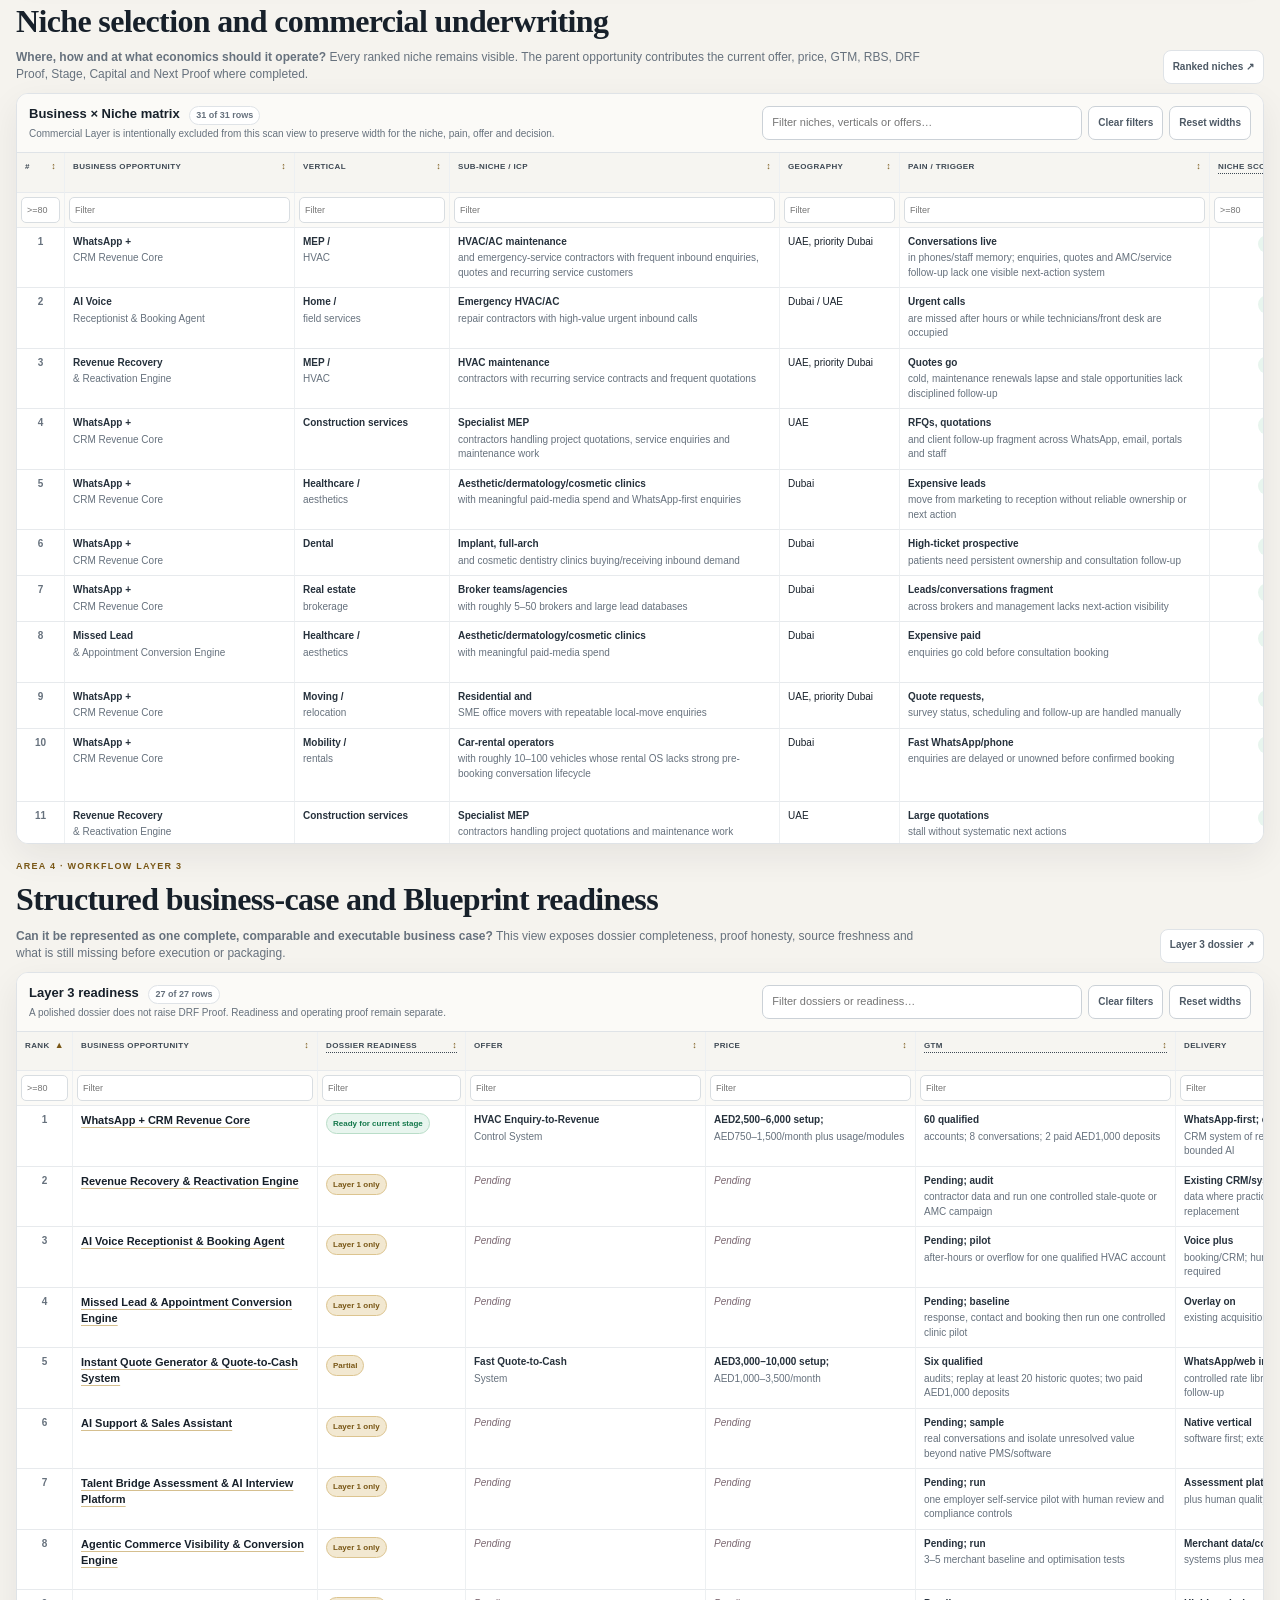
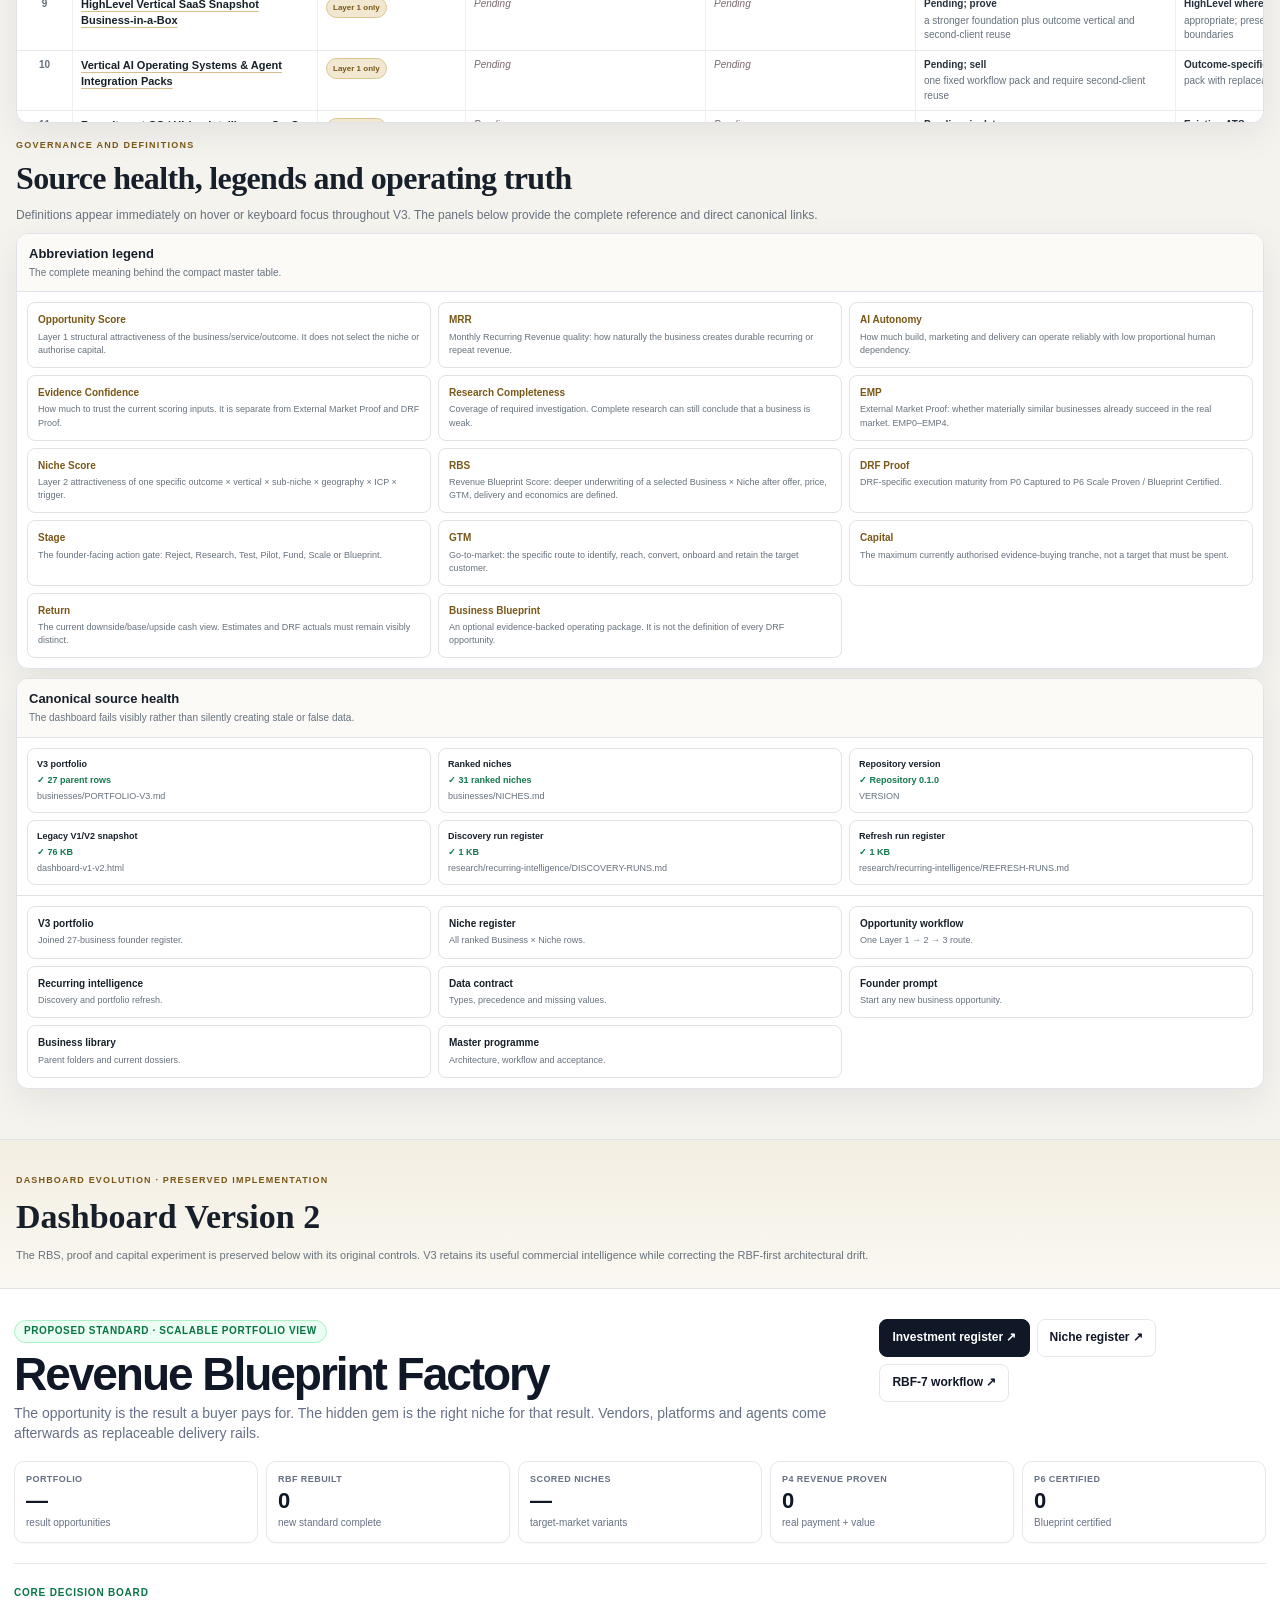
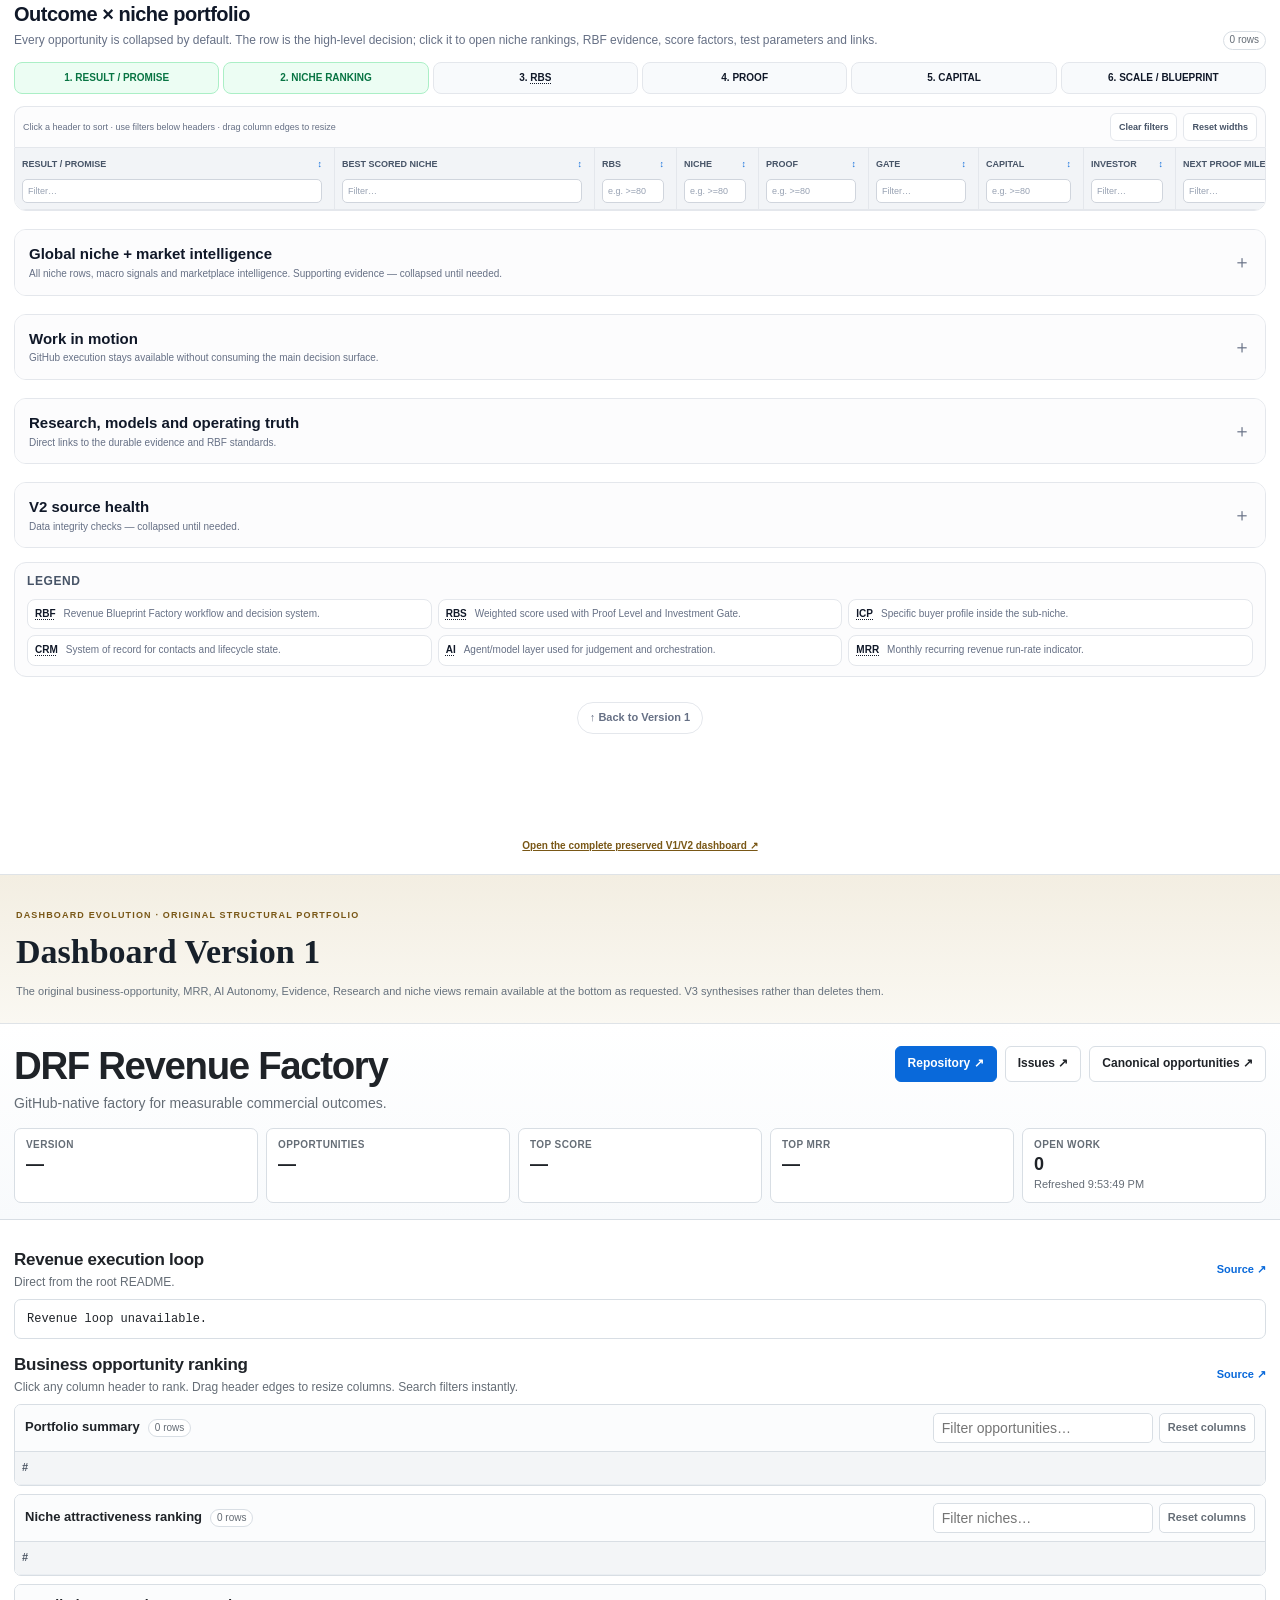
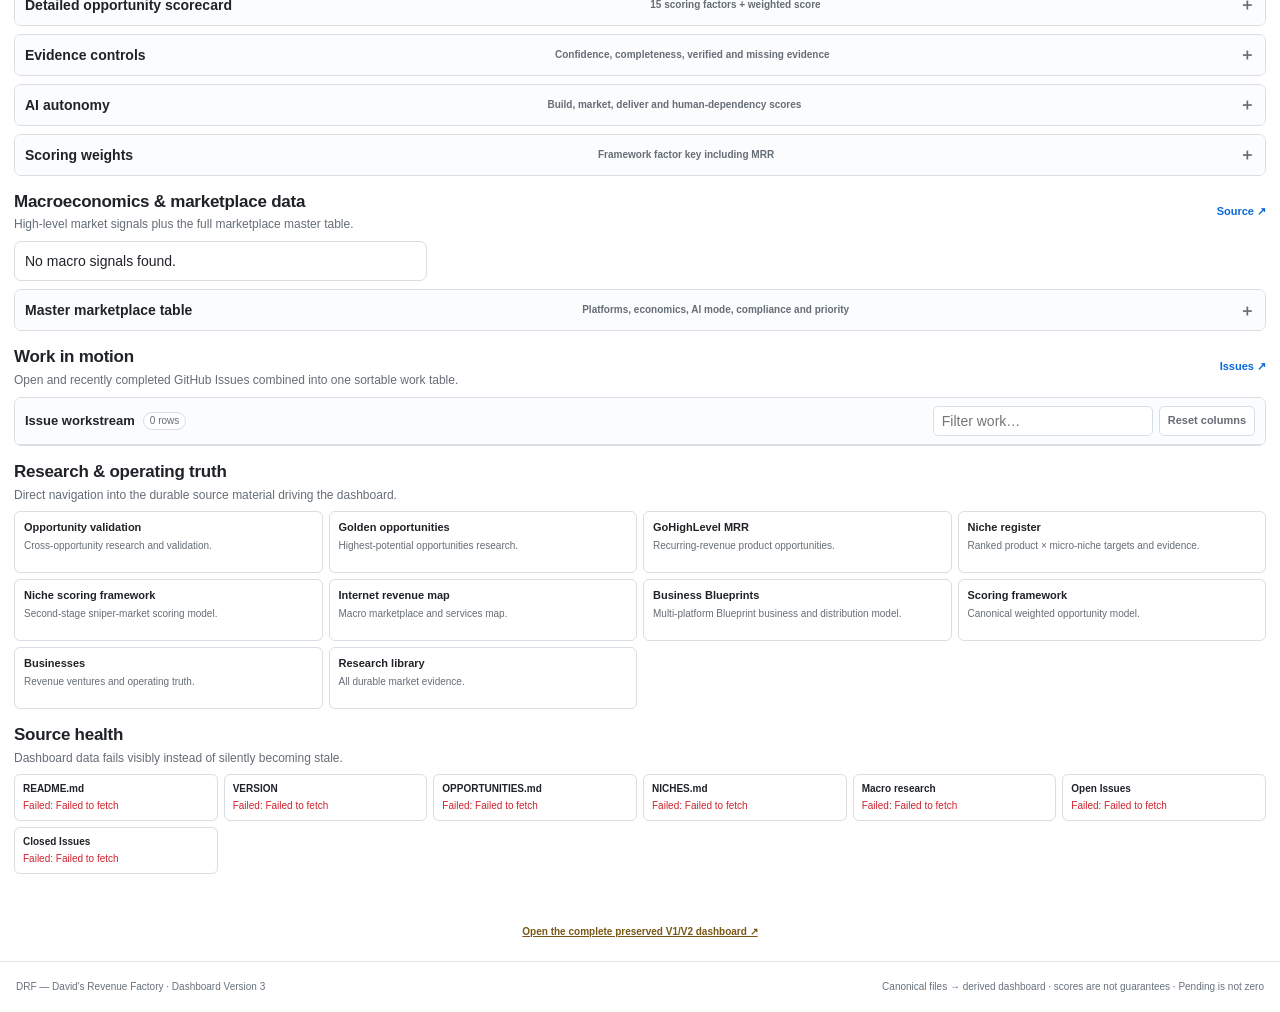
==== commit f15a4e63: "Fix V3 contract marker and legacy V1 delta handling" ====
--- a/index.html
+++ b/index.html
@@ -3,7 +3,7 @@
 <head>
   <meta charset="utf-8">
   <meta name="viewport" content="width=device-width,initial-scale=1">
-  <meta name="description" content="David's Revenue Factory — a GitHub-native factory for finding, underwriting, testing and packaging revenue-producing businesses.">
+  <meta name="description" content="David's Revenue Factory — A GitHub-native factory for finding, underwriting, testing and packaging revenue-producing businesses.">
   <title>DRF — David's Revenue Factory Dashboard V3</title>
   <link rel="stylesheet" href="assets/v3-dashboard.css">
 </head>
@@ -167,5 +167,38 @@
 
   <noscript><div class="v3-error">Dashboard V3 requires JavaScript to parse the canonical Markdown registers. The source files remain available through the links above.</div></noscript>
   <script src="assets/v3-dashboard.js" defer></script>
+  <script>
+    (() => {
+      const frame = document.getElementById('legacy-v1-frame');
+      if (!frame) return;
+
+      frame.addEventListener('load', () => {
+        try {
+          const doc = frame.contentDocument;
+          const hideDeltaColumns = () => {
+            const table = doc?.querySelector('#portfolio-grid table');
+            if (!table) return;
+            const labels = new Set(['Δ', 'Score Δ', 'Rank Δ']);
+            const headers = [...table.querySelectorAll('thead tr:first-child th')];
+            headers.forEach((header, index) => {
+              if (!labels.has(header.textContent.trim())) return;
+              table.querySelectorAll('tr').forEach(row => {
+                const cell = row.children[index];
+                if (cell) cell.style.display = 'none';
+              });
+            });
+          };
+
+          hideDeltaColumns();
+          const target = doc?.querySelector('#portfolio-grid');
+          if (target && frame.contentWindow?.MutationObserver) {
+            new frame.contentWindow.MutationObserver(hideDeltaColumns).observe(target, { childList: true, subtree: true });
+          }
+        } catch (error) {
+          console.warn('Legacy V1 delta-column cleanup skipped:', error);
+        }
+      });
+    })();
+  </script>
 </body>
-</html>
+</html>
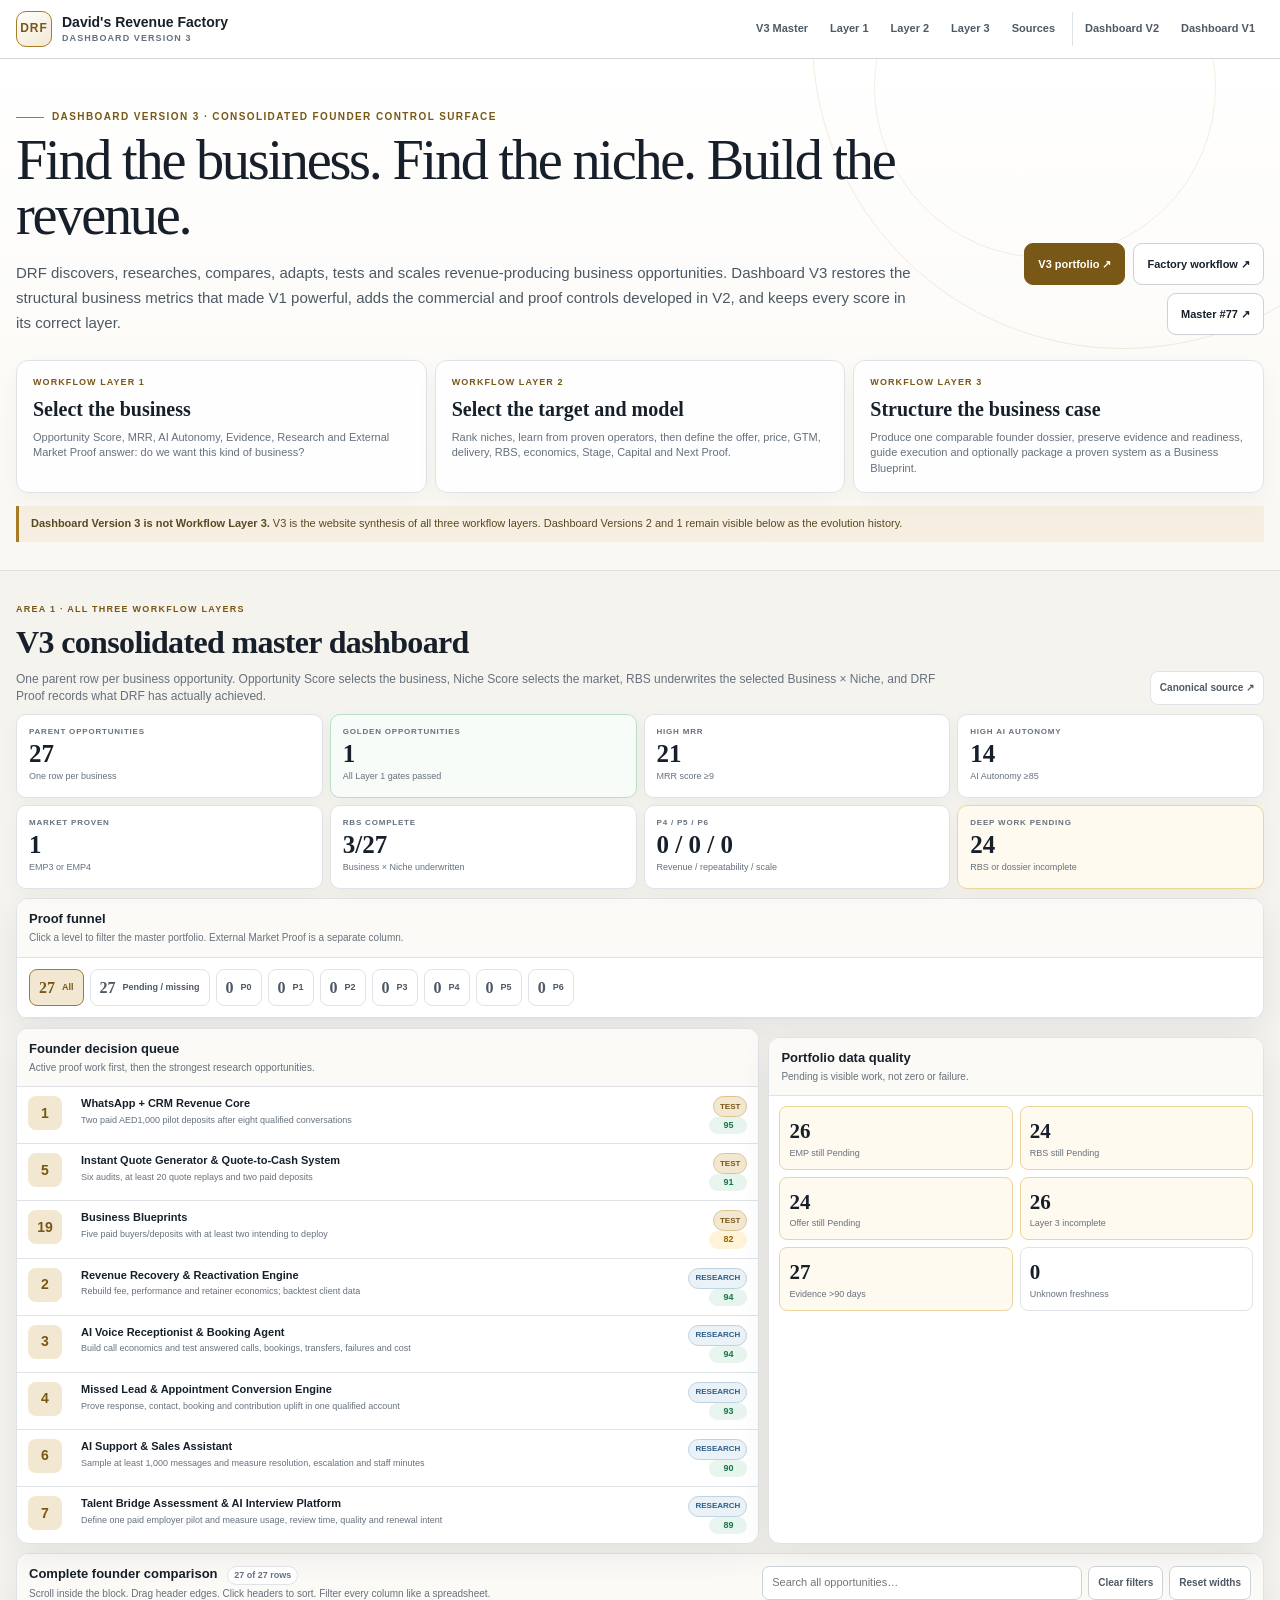
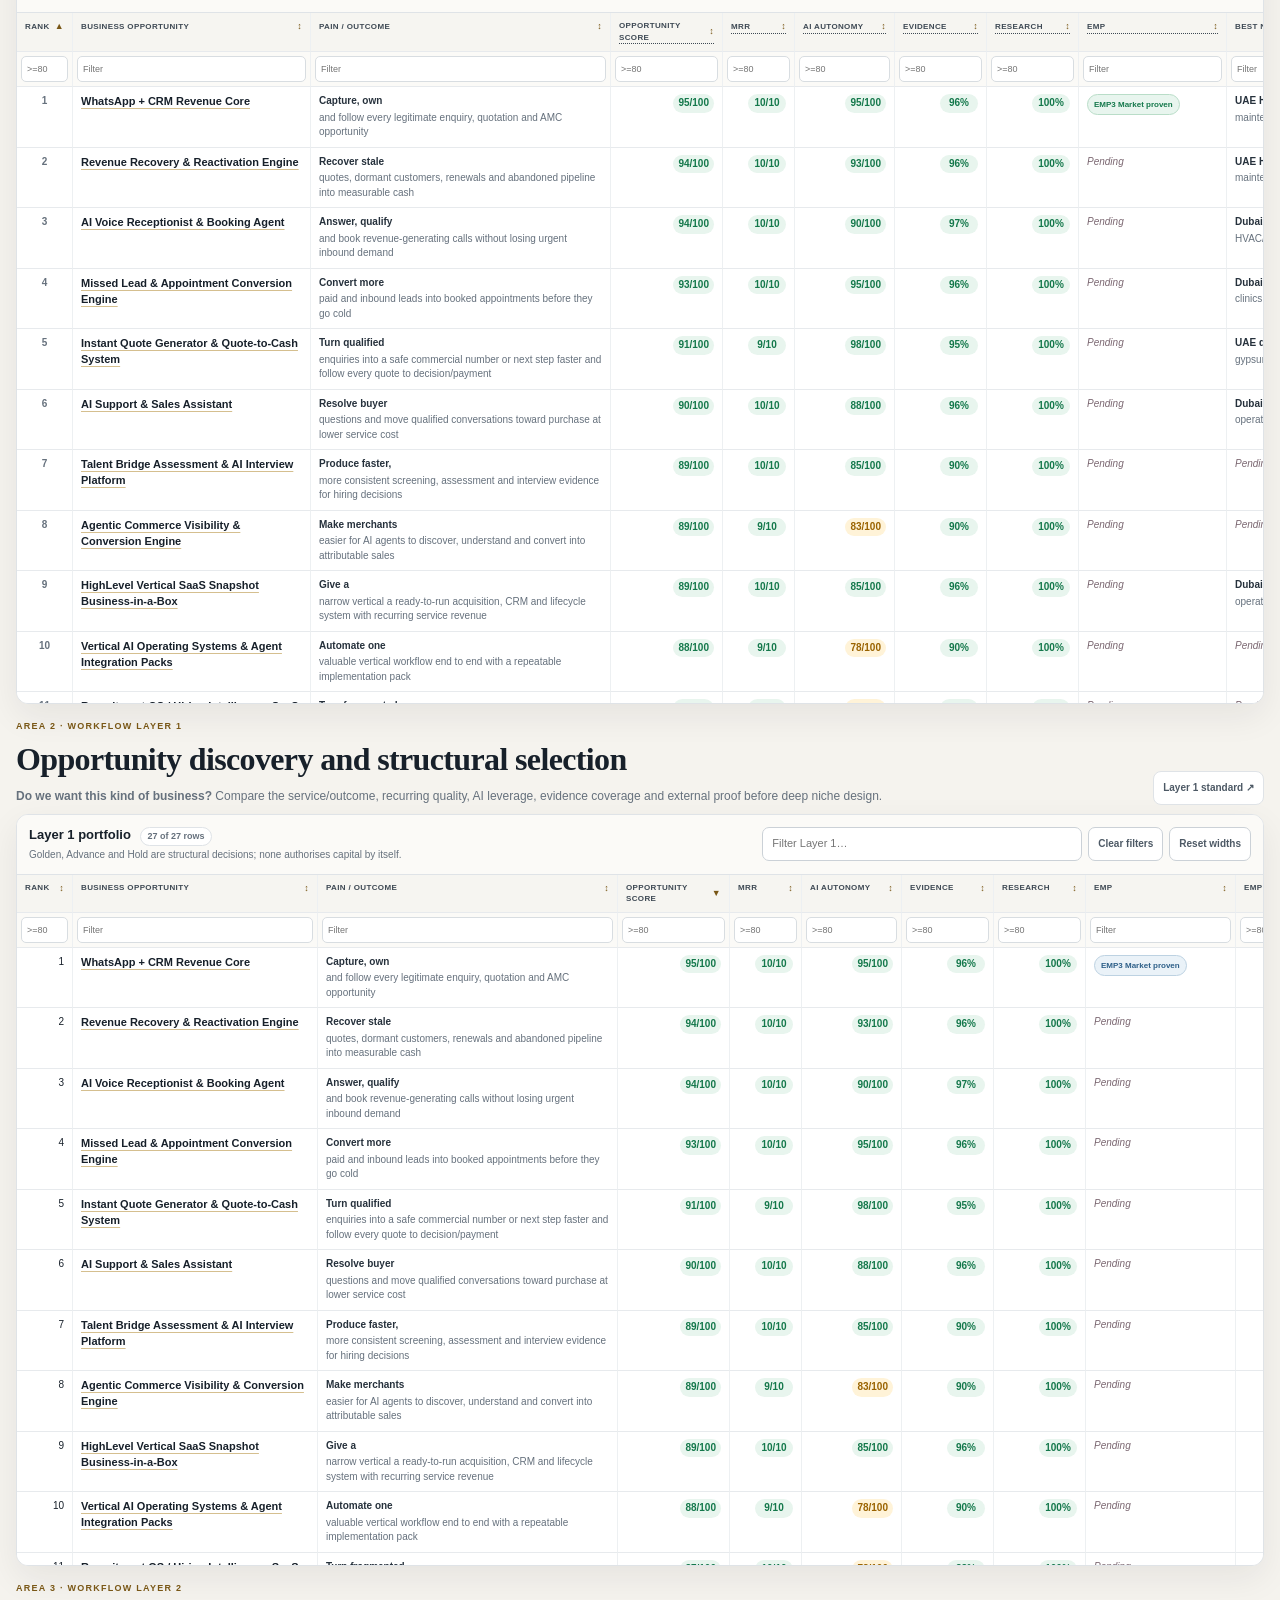
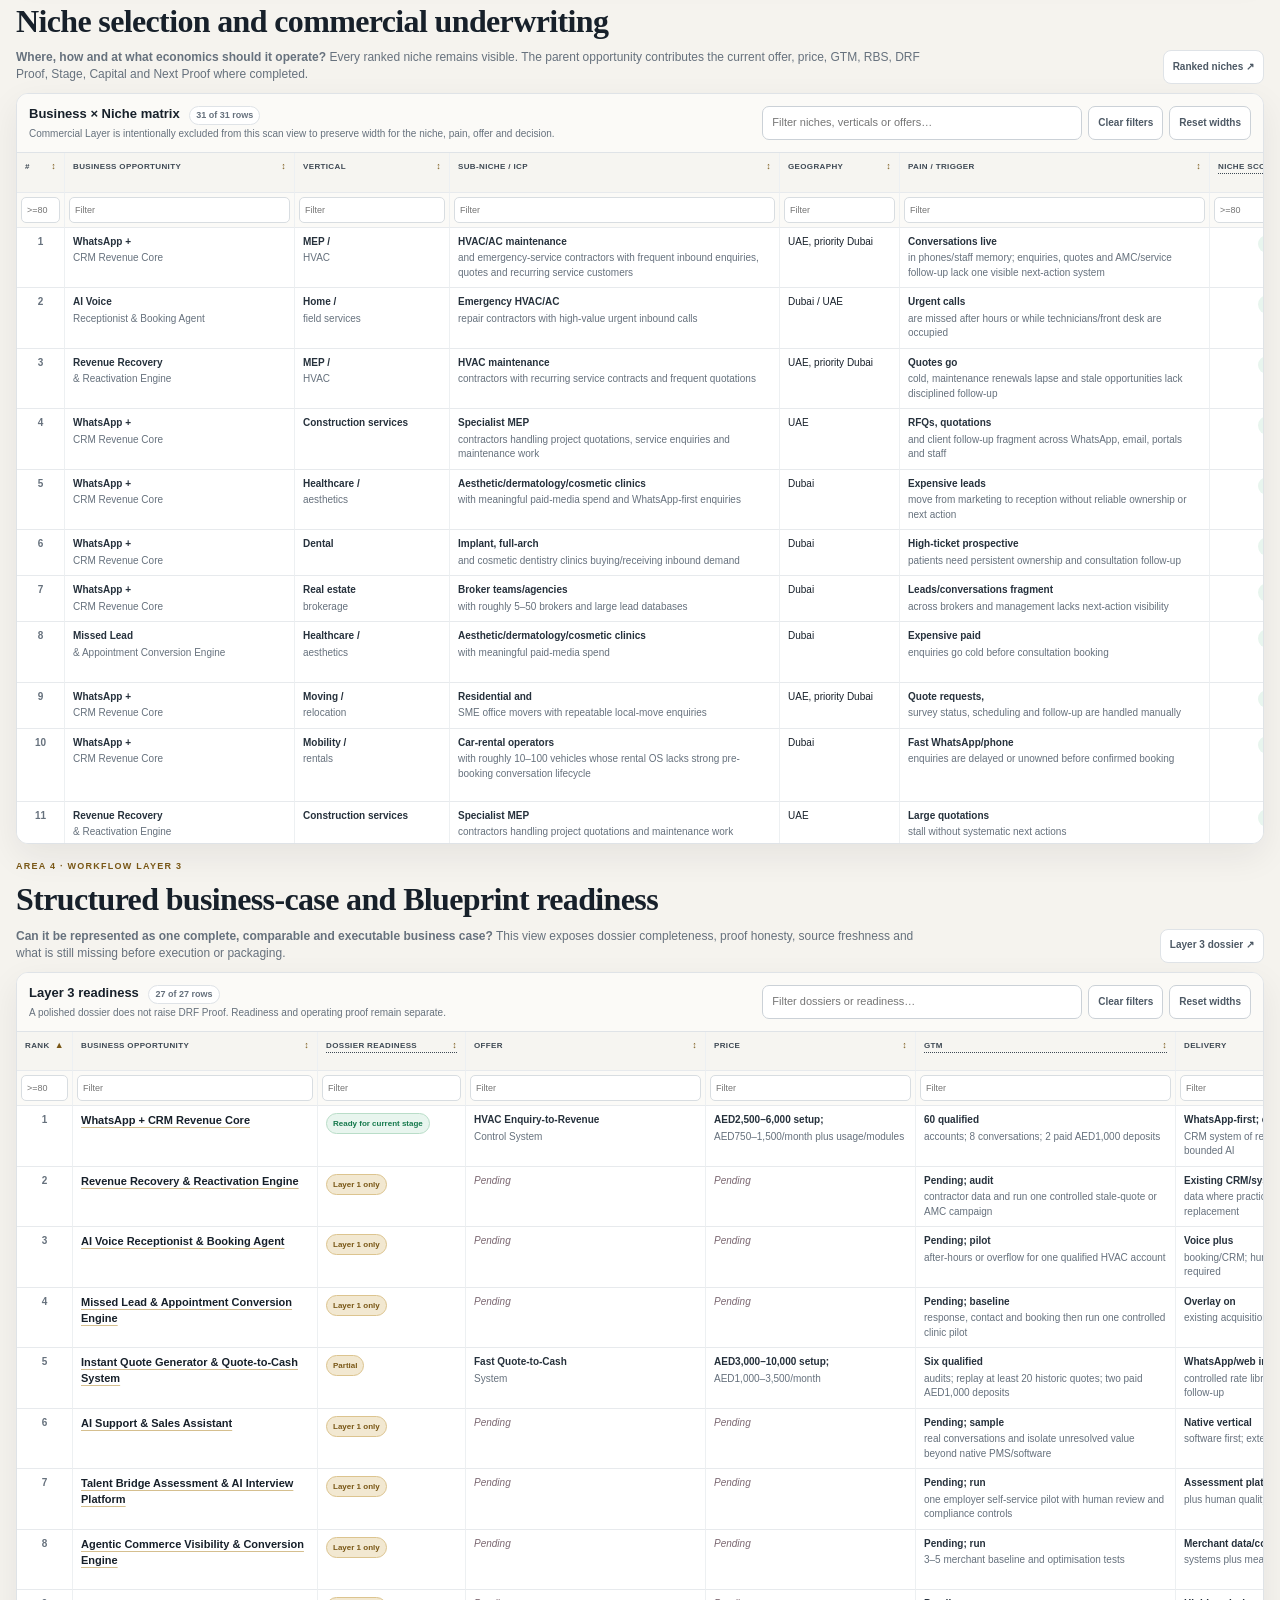
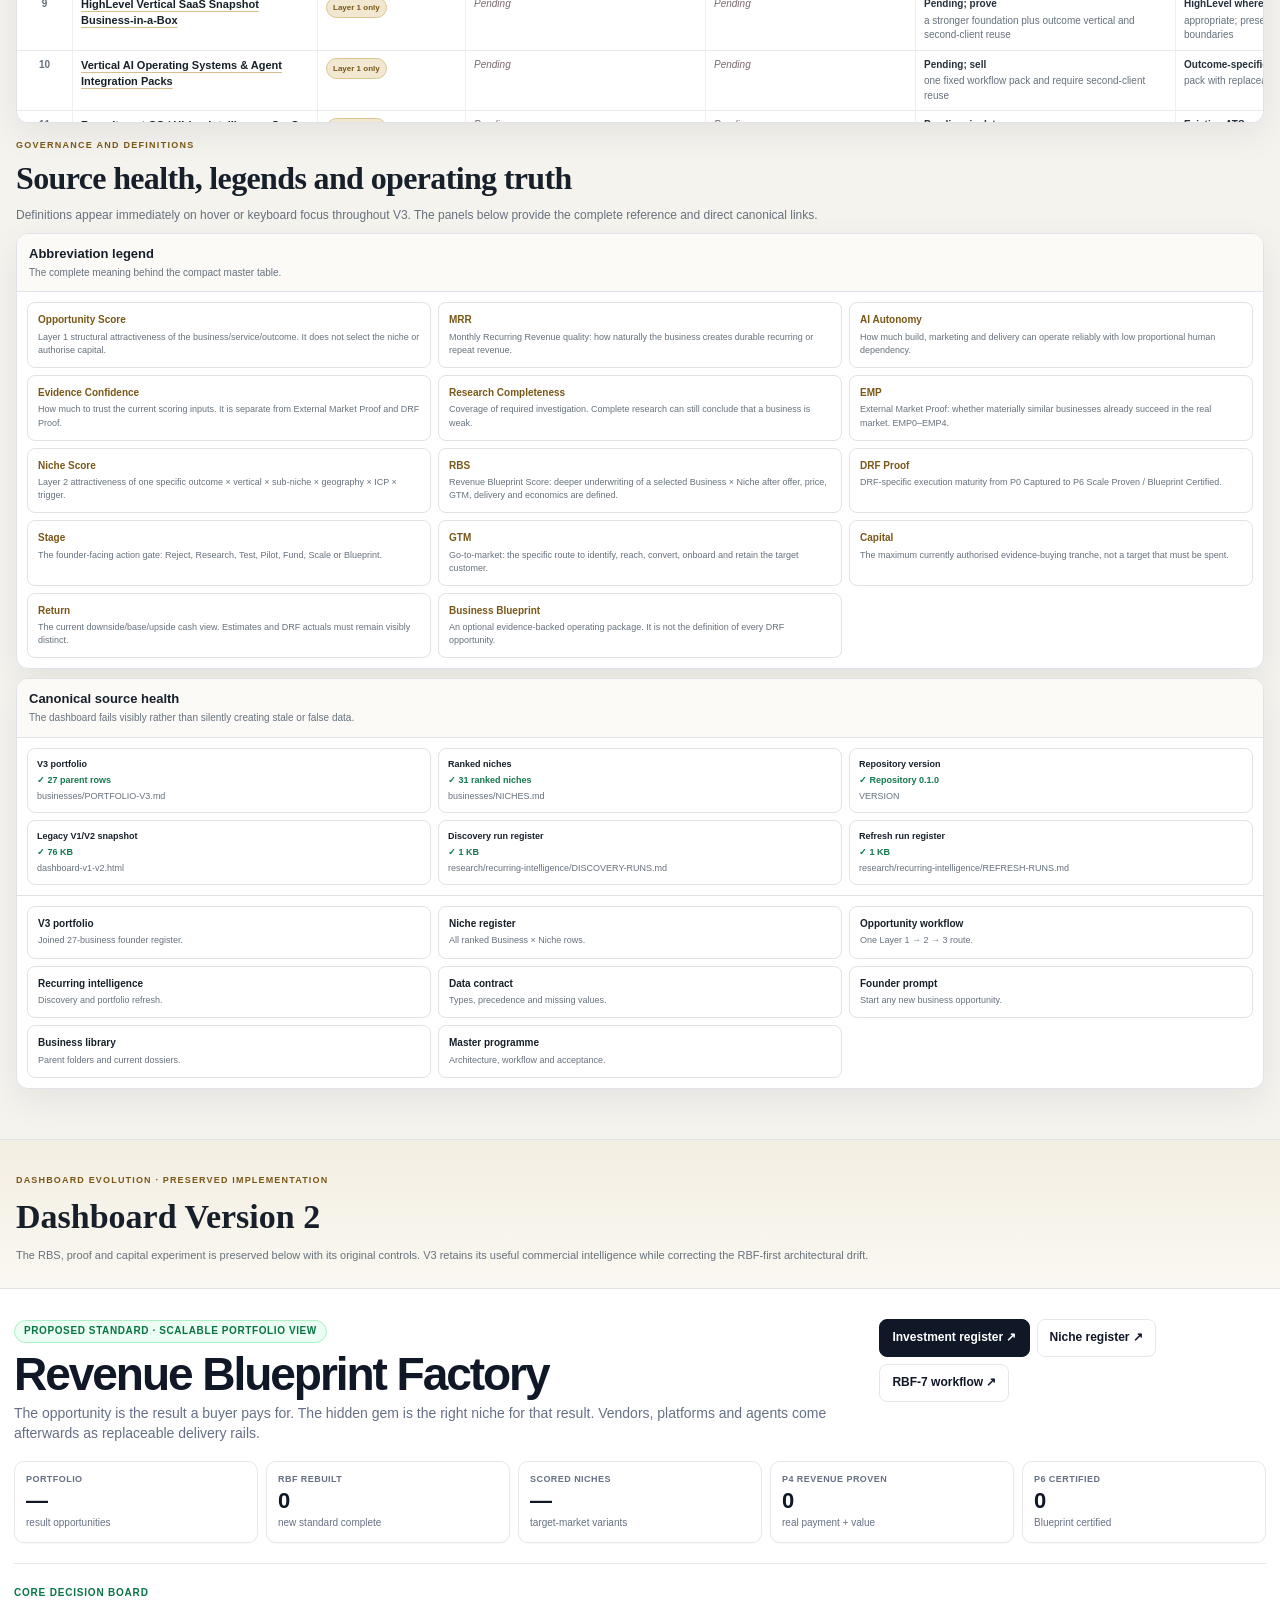
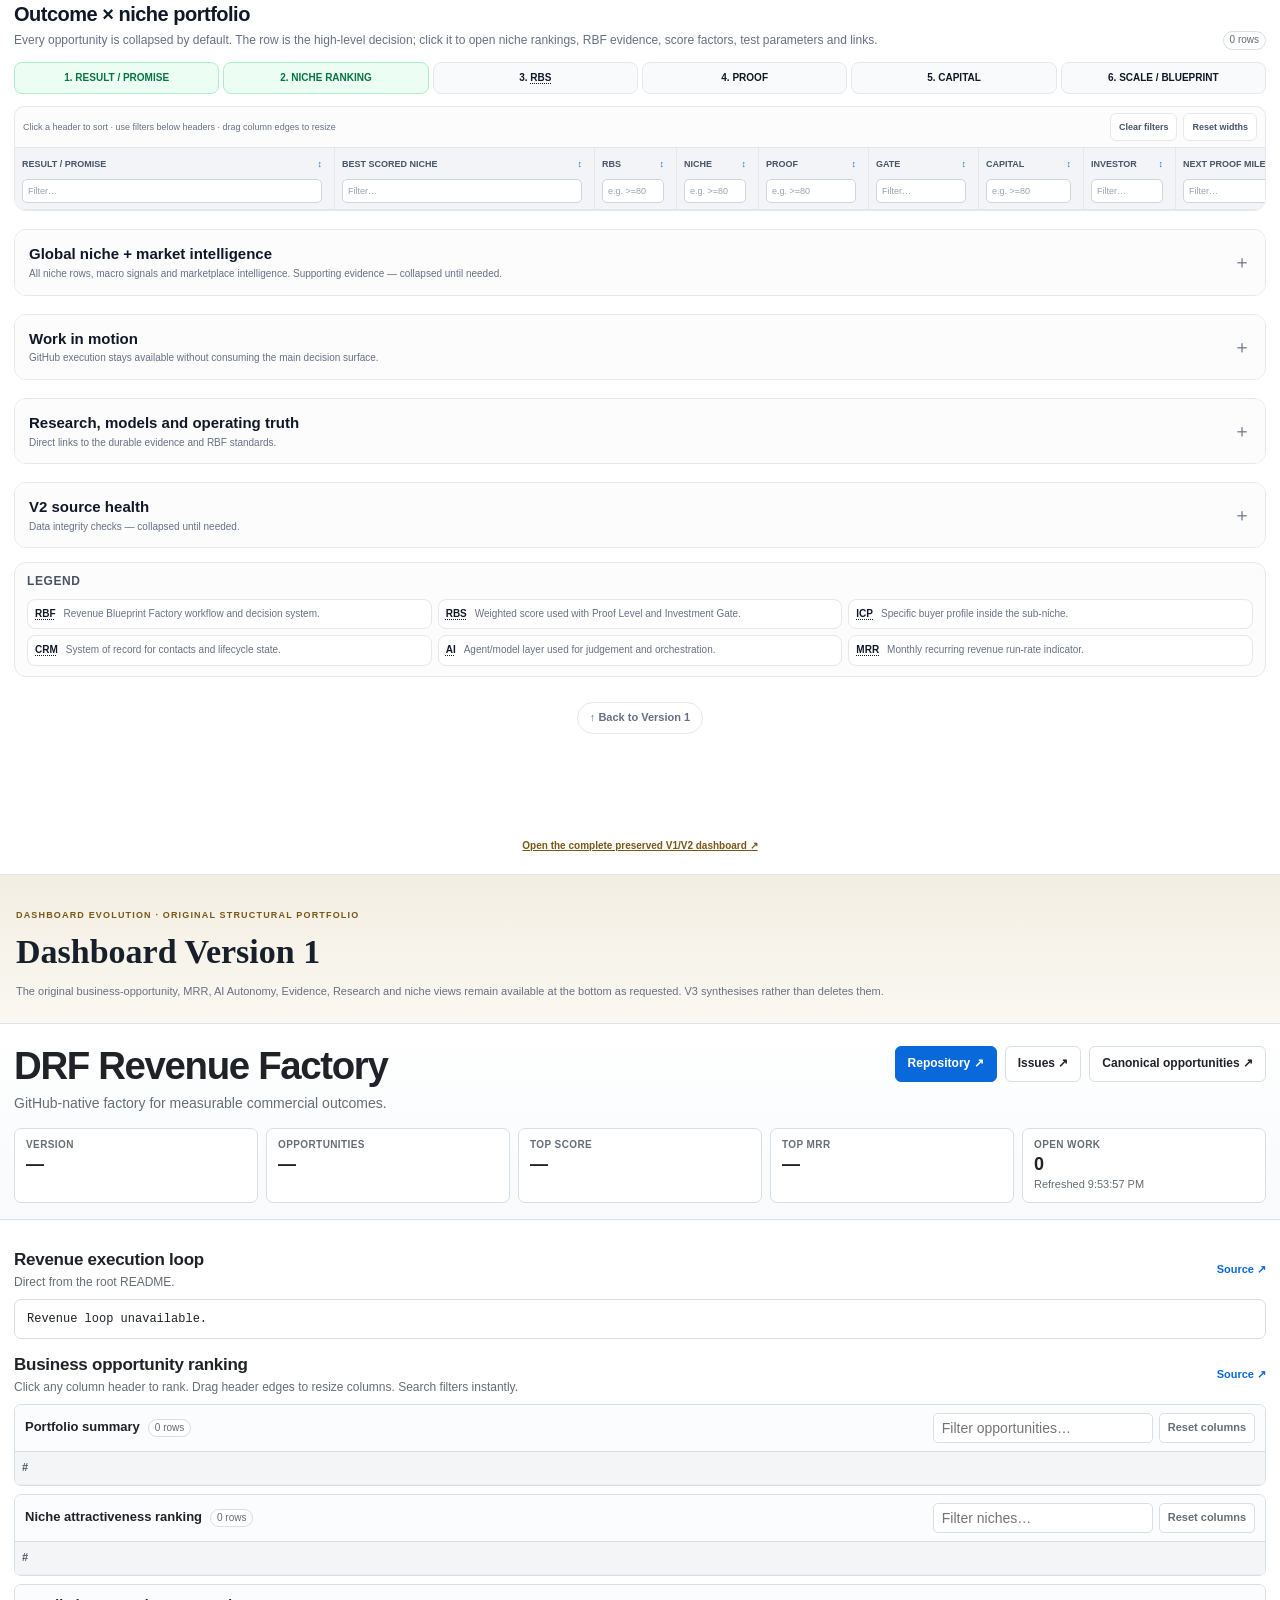
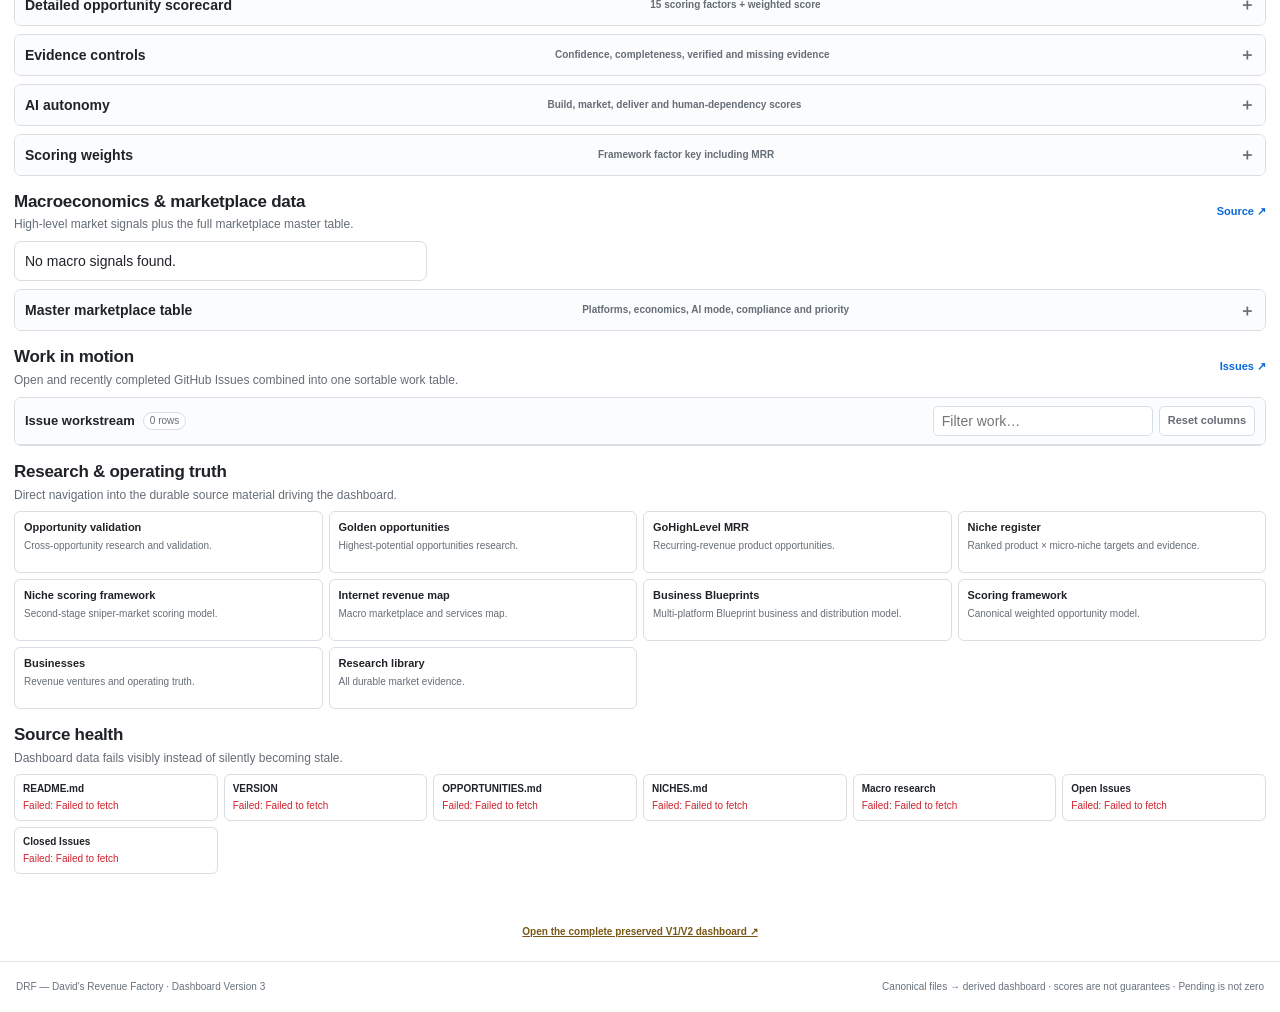
==== commit 2f170309: "Load V3 policy controls after the core dashboard renderer" ====
--- a/index.html
+++ b/index.html
@@ -59,7 +59,7 @@
 
       <div class="v3-metrics" id="v3-metrics" aria-live="polite">
         <div class="v3-metric"><small>Parent opportunities</small><strong id="metric-total">…</strong><span>One row per business</span></div>
-        <div class="v3-metric positive"><small>Golden opportunities</small><strong id="metric-golden">…</strong><span>Opportunity Score ≥85</span></div>
+        <div class="v3-metric positive"><small>Golden opportunities</small><strong id="metric-golden">…</strong><span>All Layer 1 gates passed</span></div>
         <div class="v3-metric"><small>High MRR</small><strong id="metric-mrr">…</strong><span>MRR score ≥9</span></div>
         <div class="v3-metric"><small>High AI autonomy</small><strong id="metric-ai">…</strong><span>AI Autonomy ≥85</span></div>
         <div class="v3-metric"><small>Market proven</small><strong id="metric-emp">…</strong><span>EMP3 or EMP4</span></div>
@@ -167,6 +167,7 @@
 
   <noscript><div class="v3-error">Dashboard V3 requires JavaScript to parse the canonical Markdown registers. The source files remain available through the links above.</div></noscript>
   <script src="assets/v3-dashboard.js" defer></script>
+  <script src="assets/v3-dashboard-policy.js" defer></script>
   <script>
     (() => {
       const frame = document.getElementById('legacy-v1-frame');
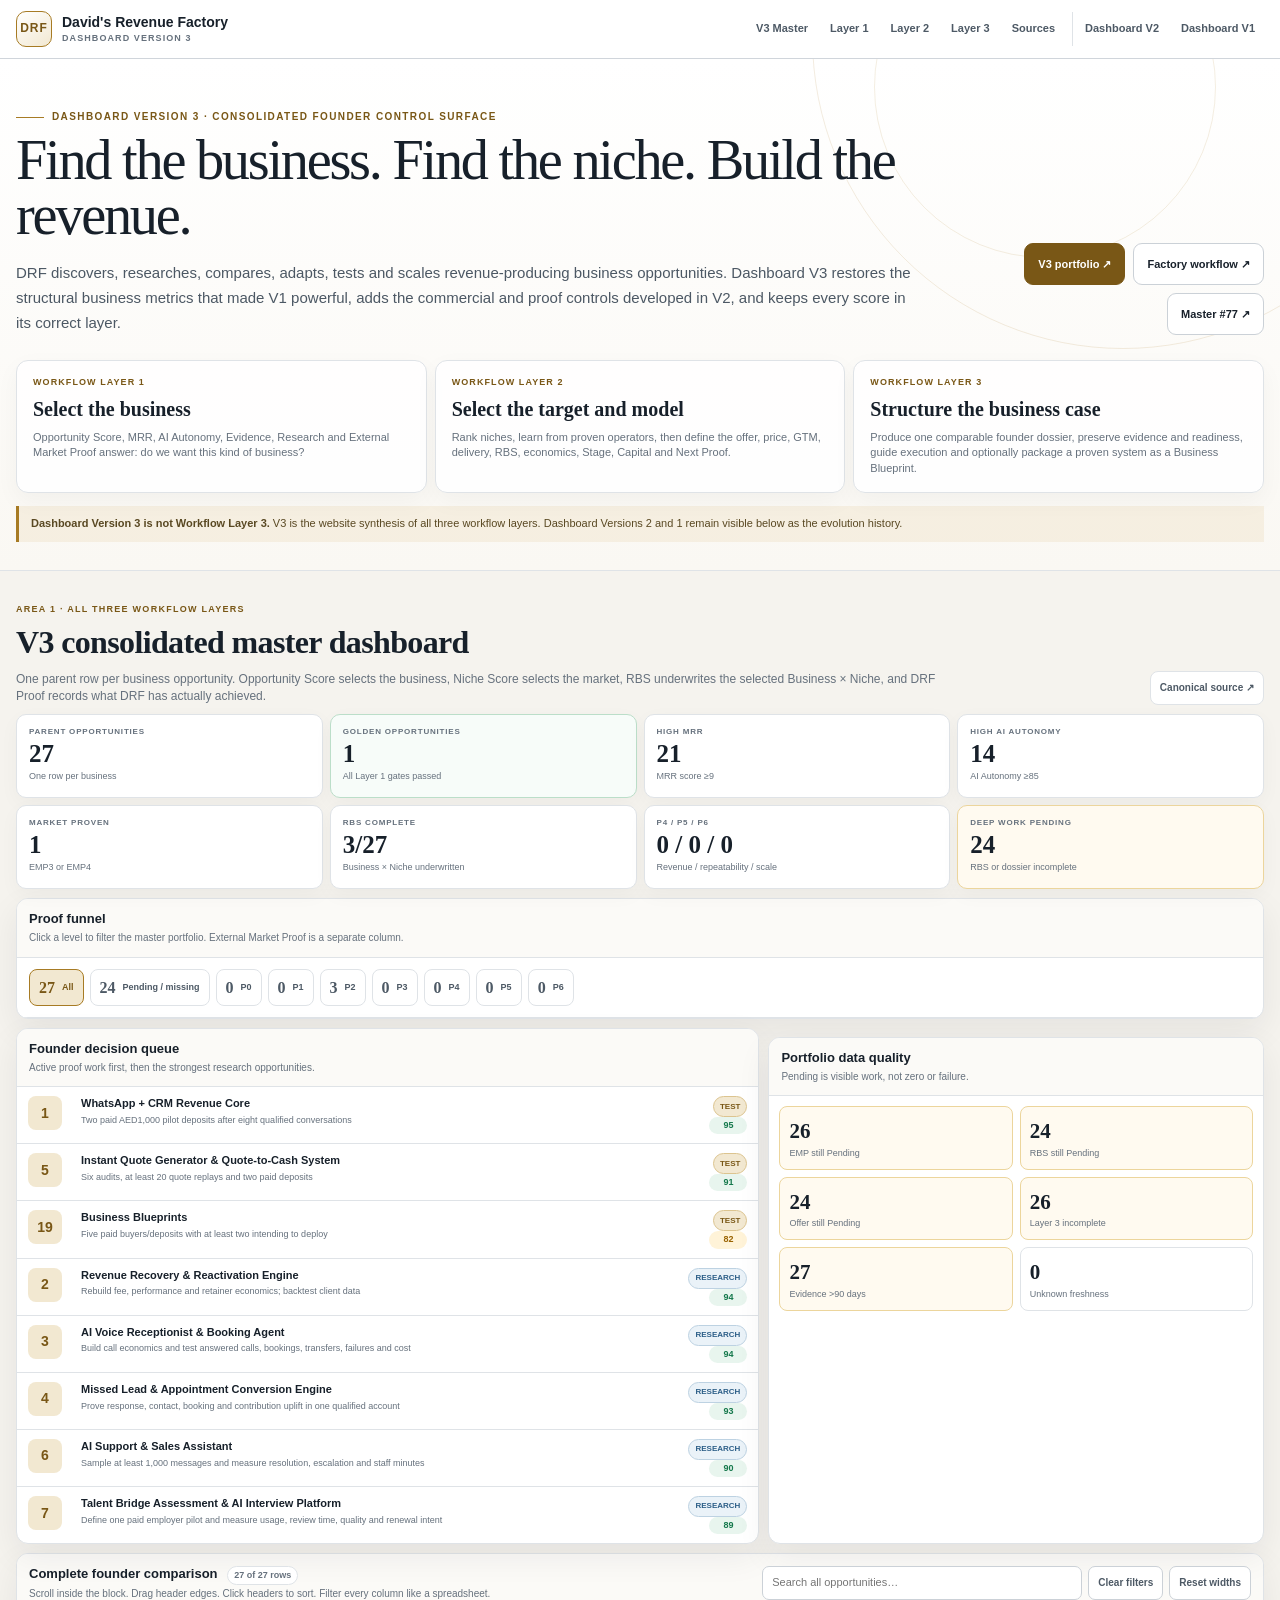
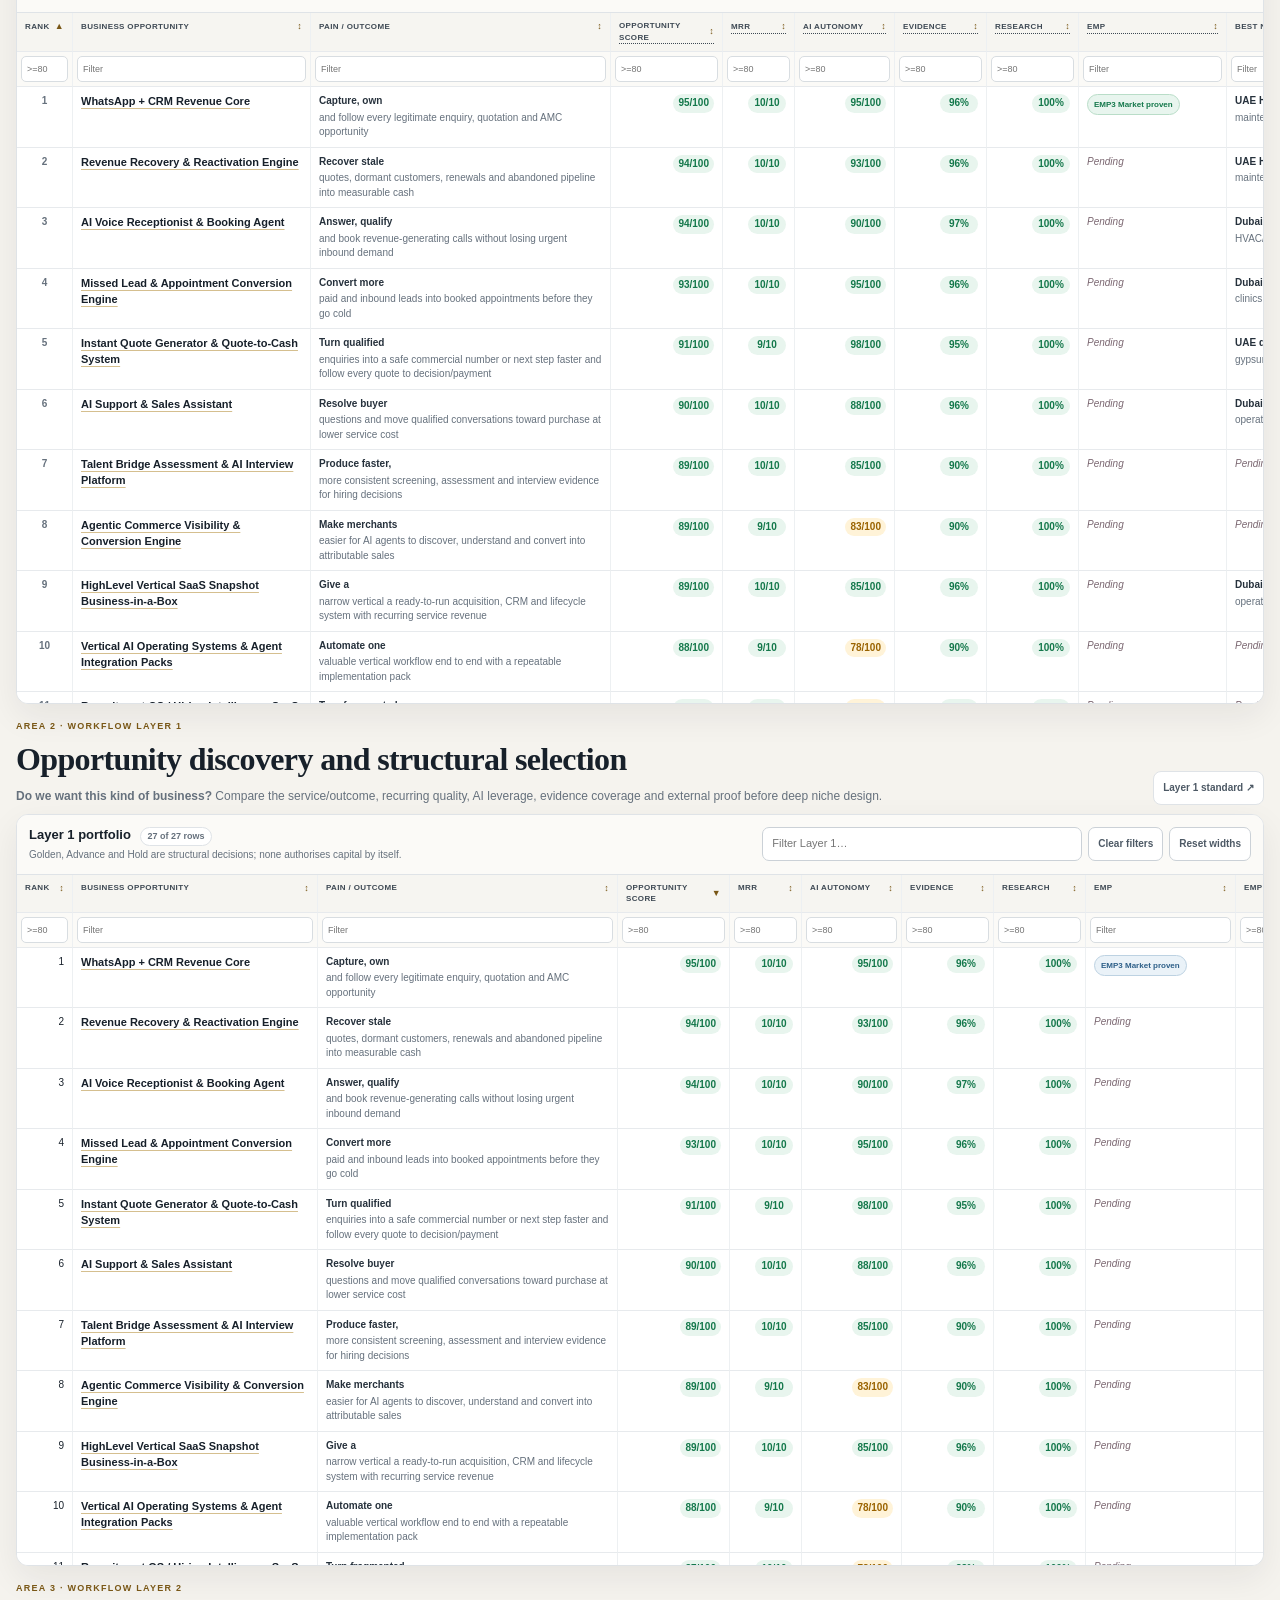
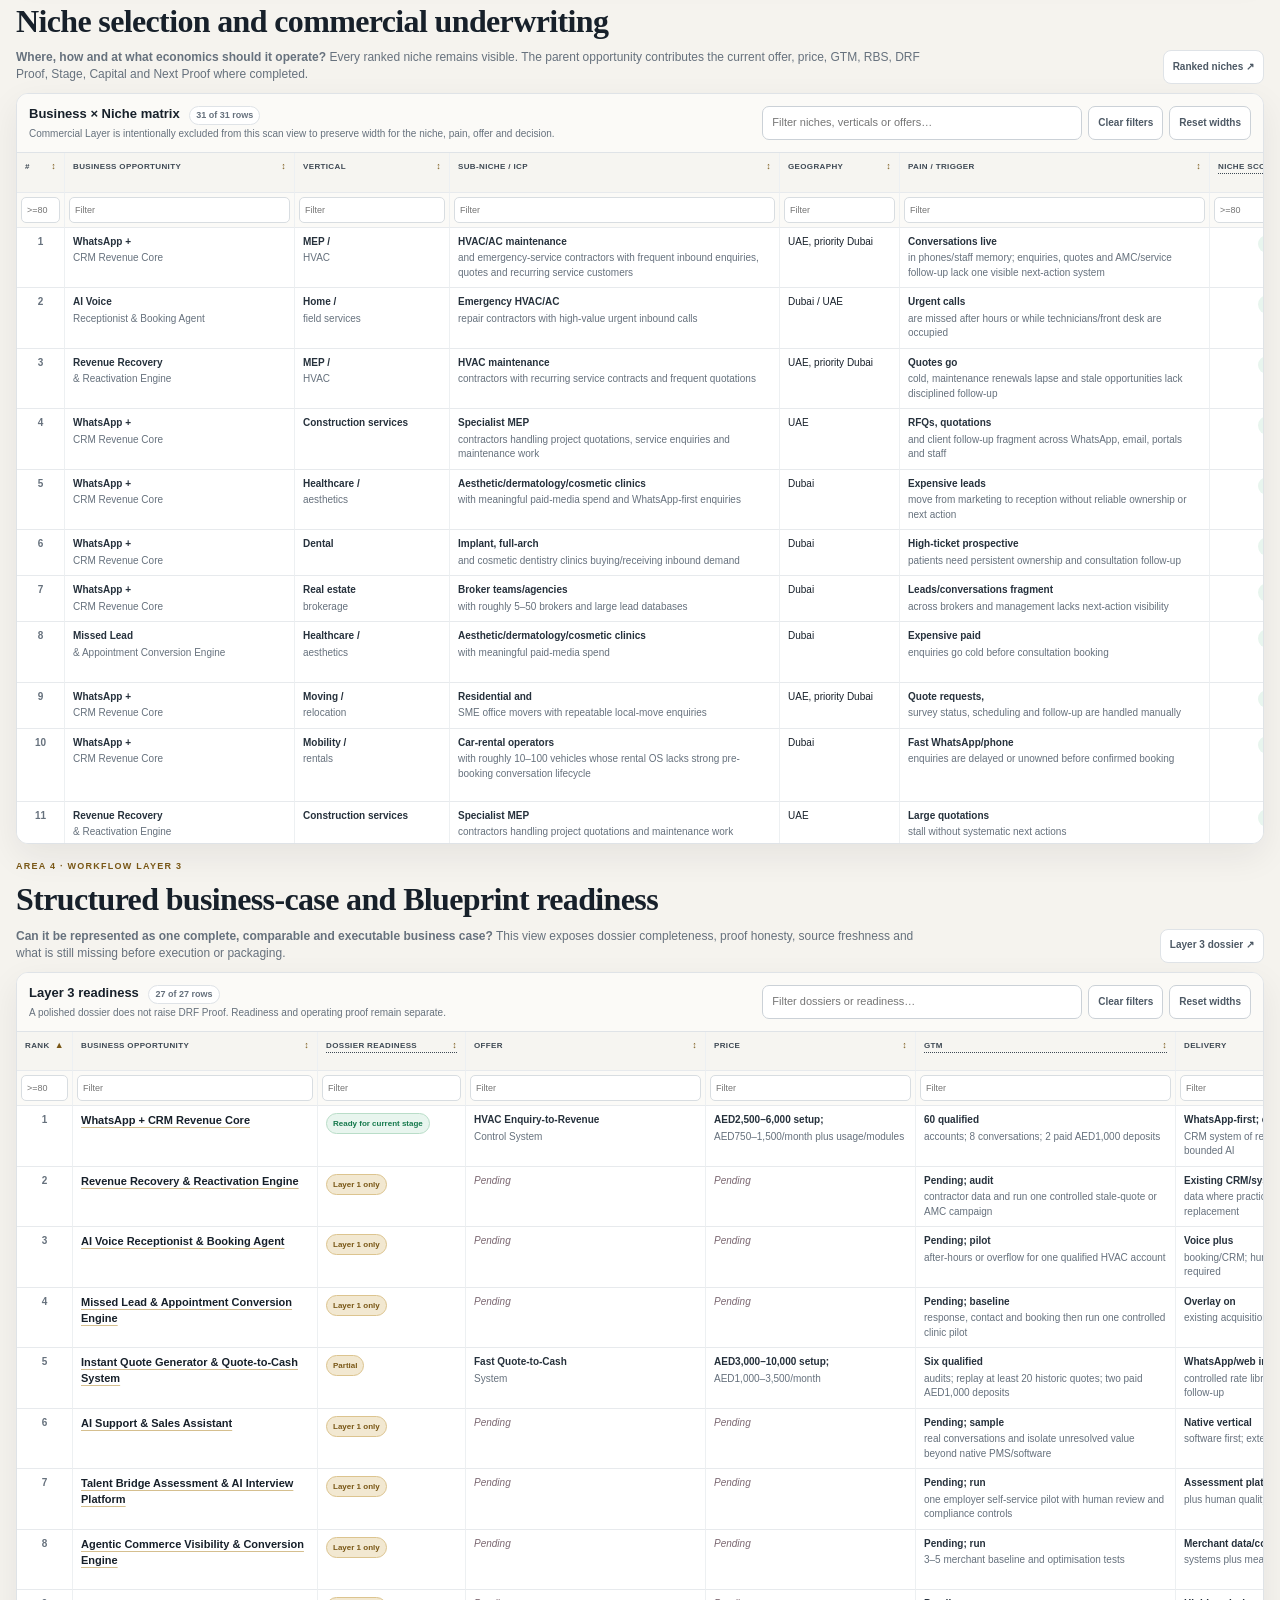
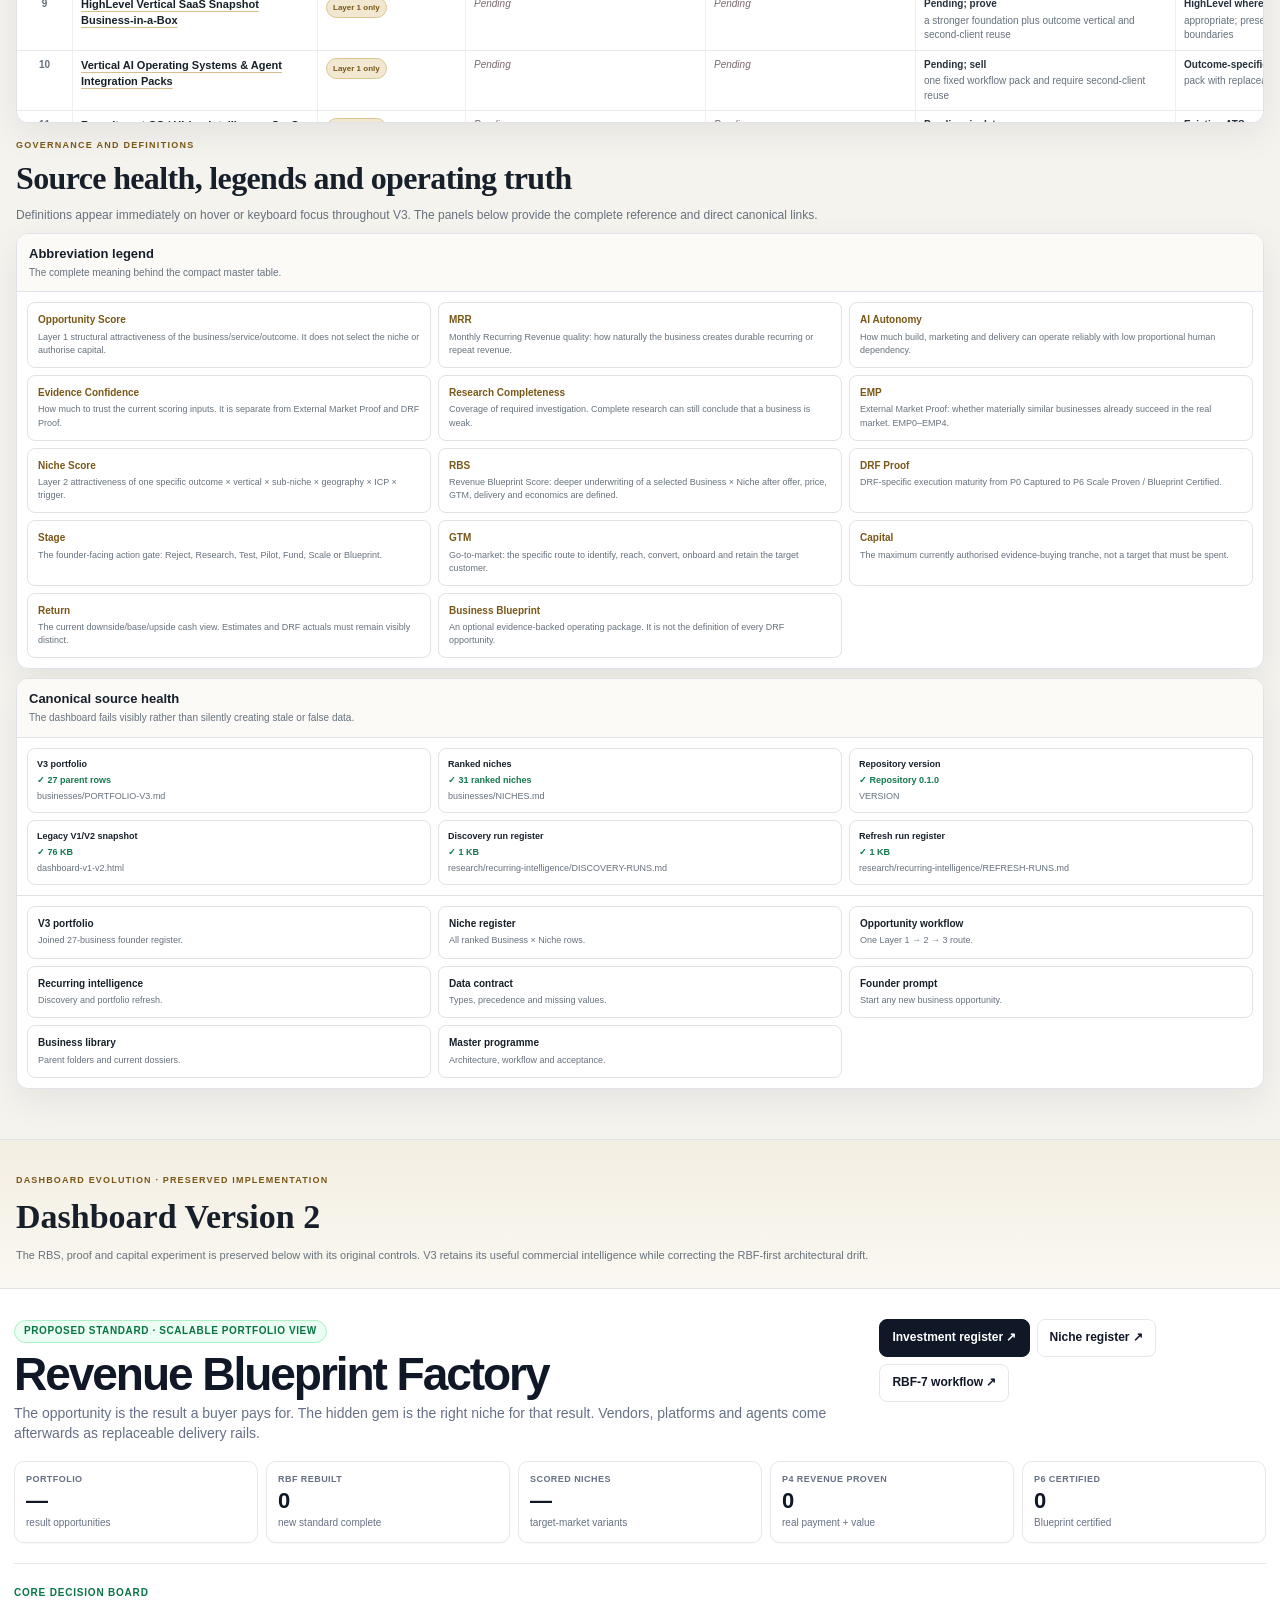
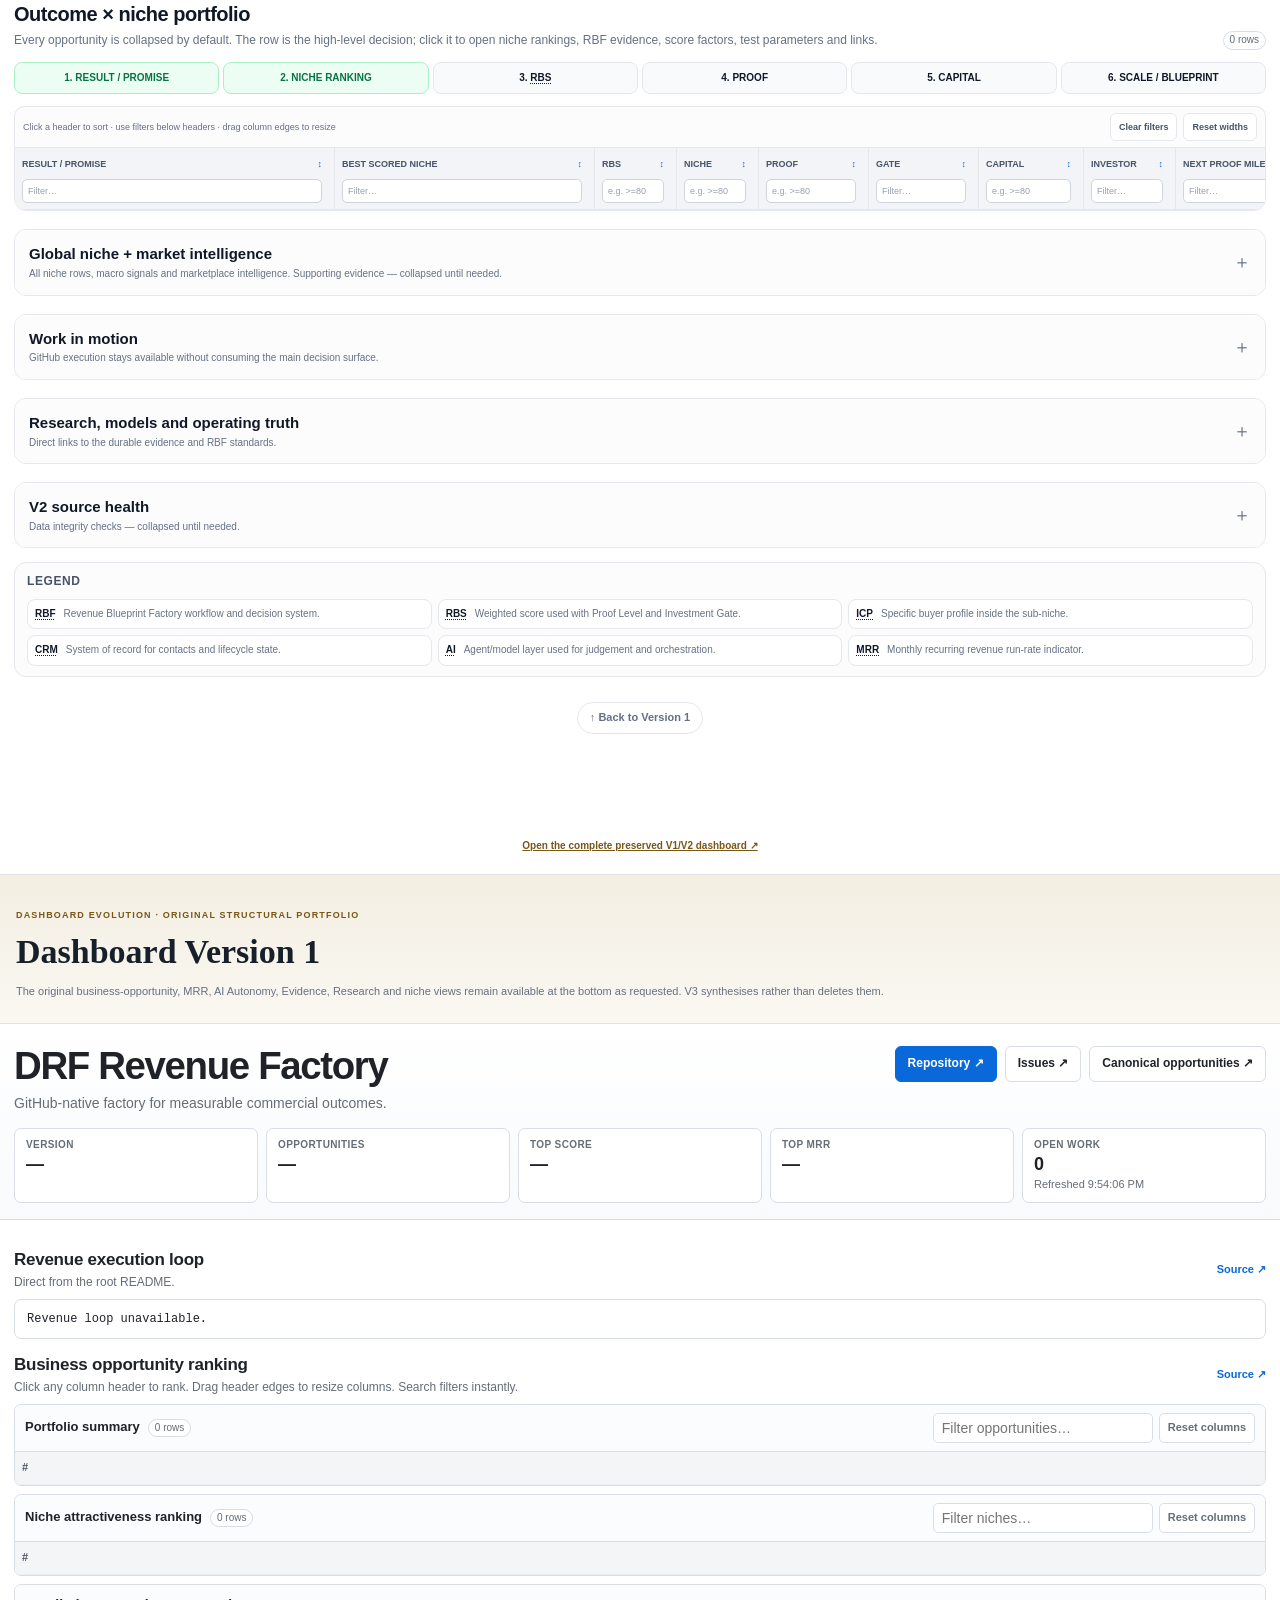
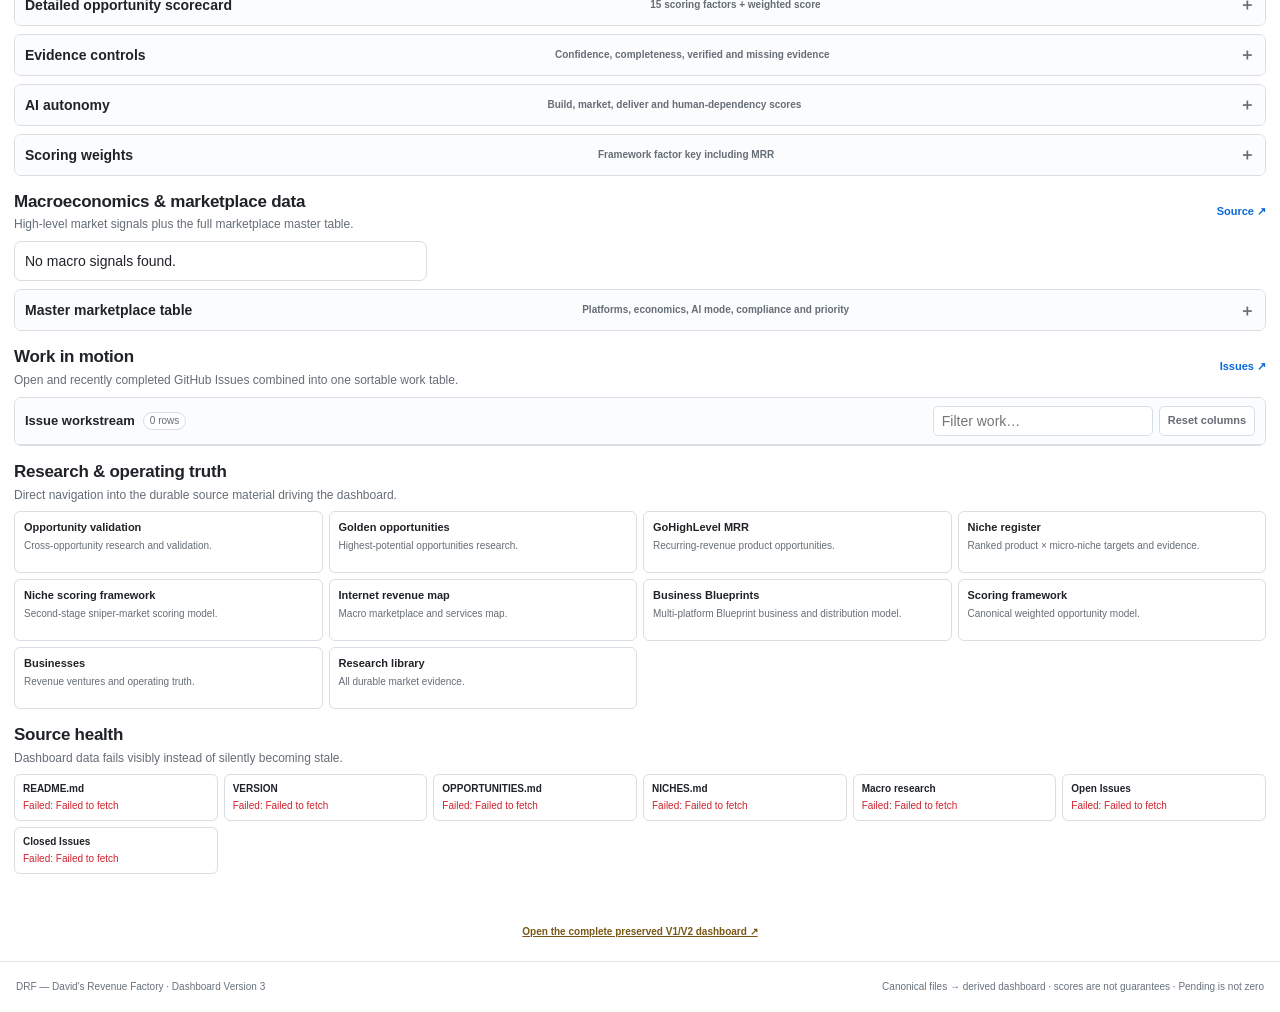
==== commit 5217673c: "Load proof-funnel count reconciliation after V3 policy controls" ====
--- a/index.html
+++ b/index.html
@@ -168,6 +168,7 @@
   <noscript><div class="v3-error">Dashboard V3 requires JavaScript to parse the canonical Markdown registers. The source files remain available through the links above.</div></noscript>
   <script src="assets/v3-dashboard.js" defer></script>
   <script src="assets/v3-dashboard-policy.js" defer></script>
+  <script src="assets/v3-dashboard-proof-counts.js" defer></script>
   <script>
     (() => {
       const frame = document.getElementById('legacy-v1-frame');
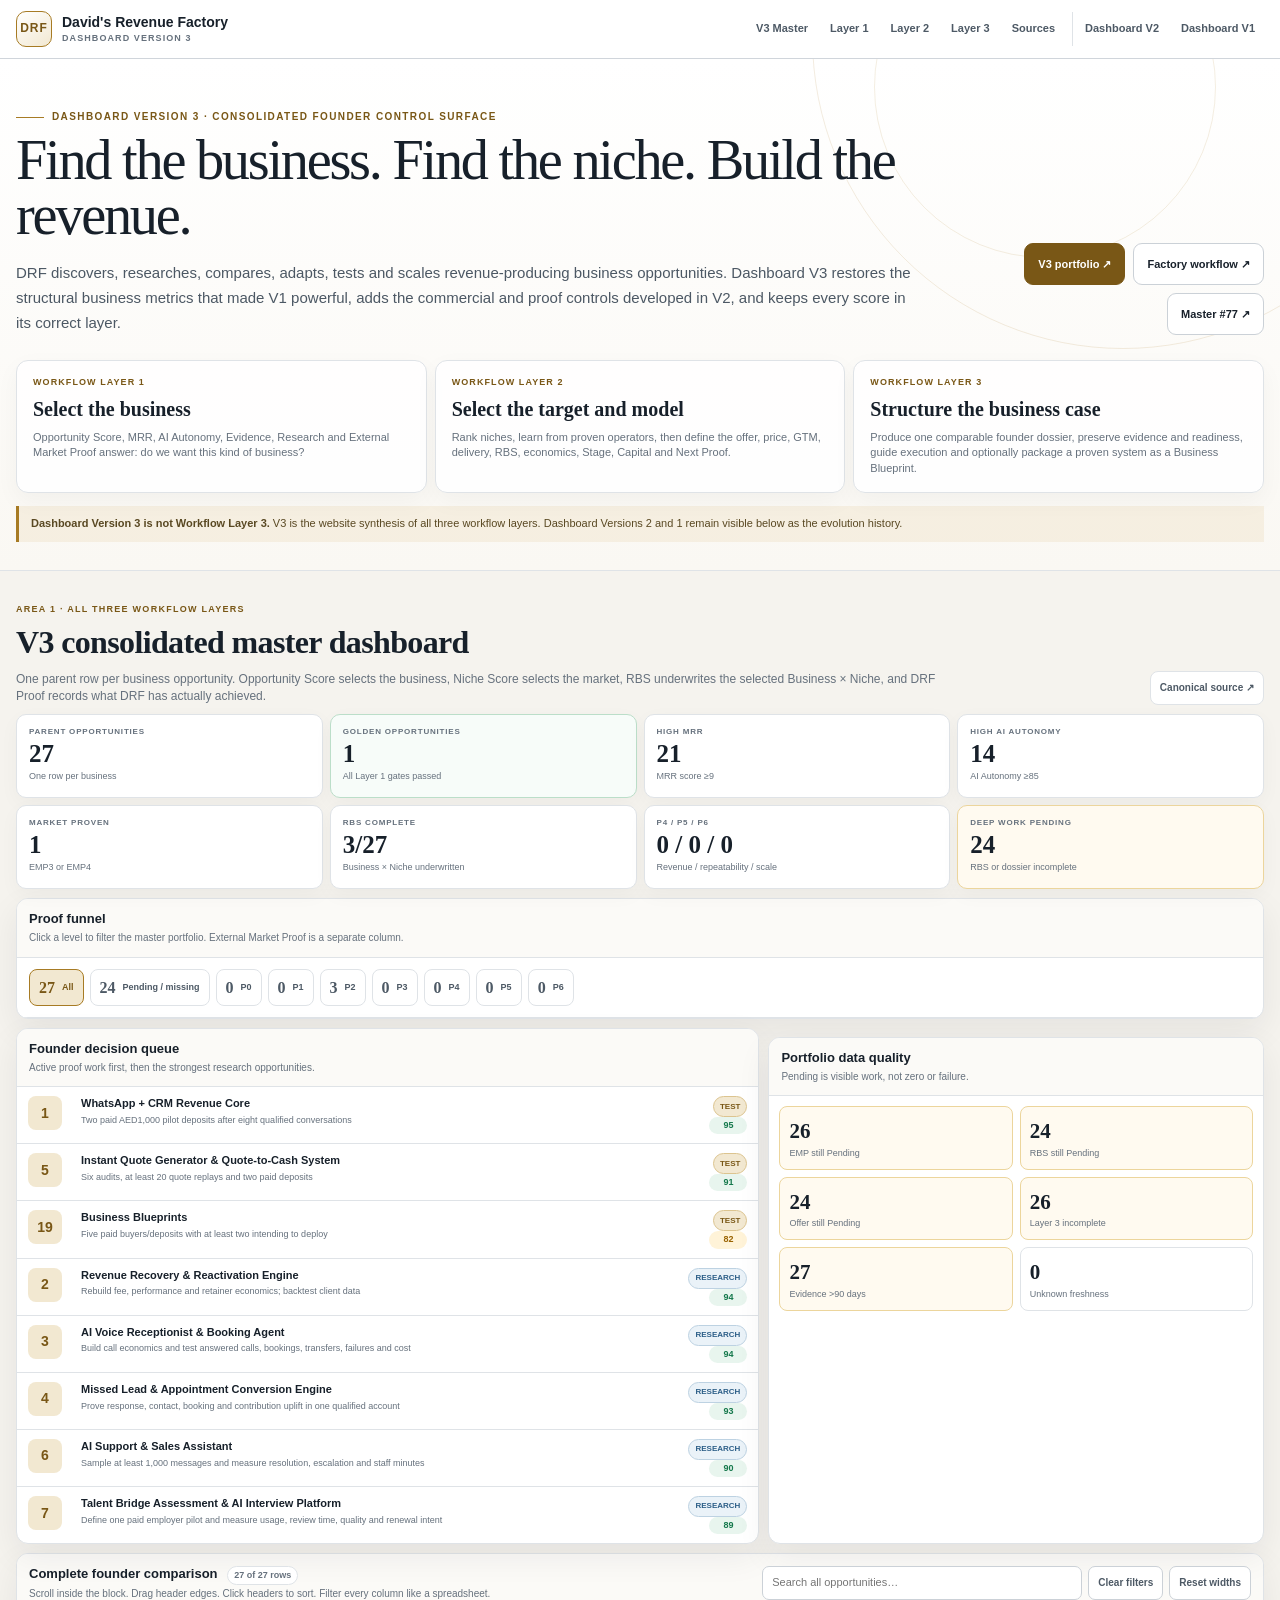
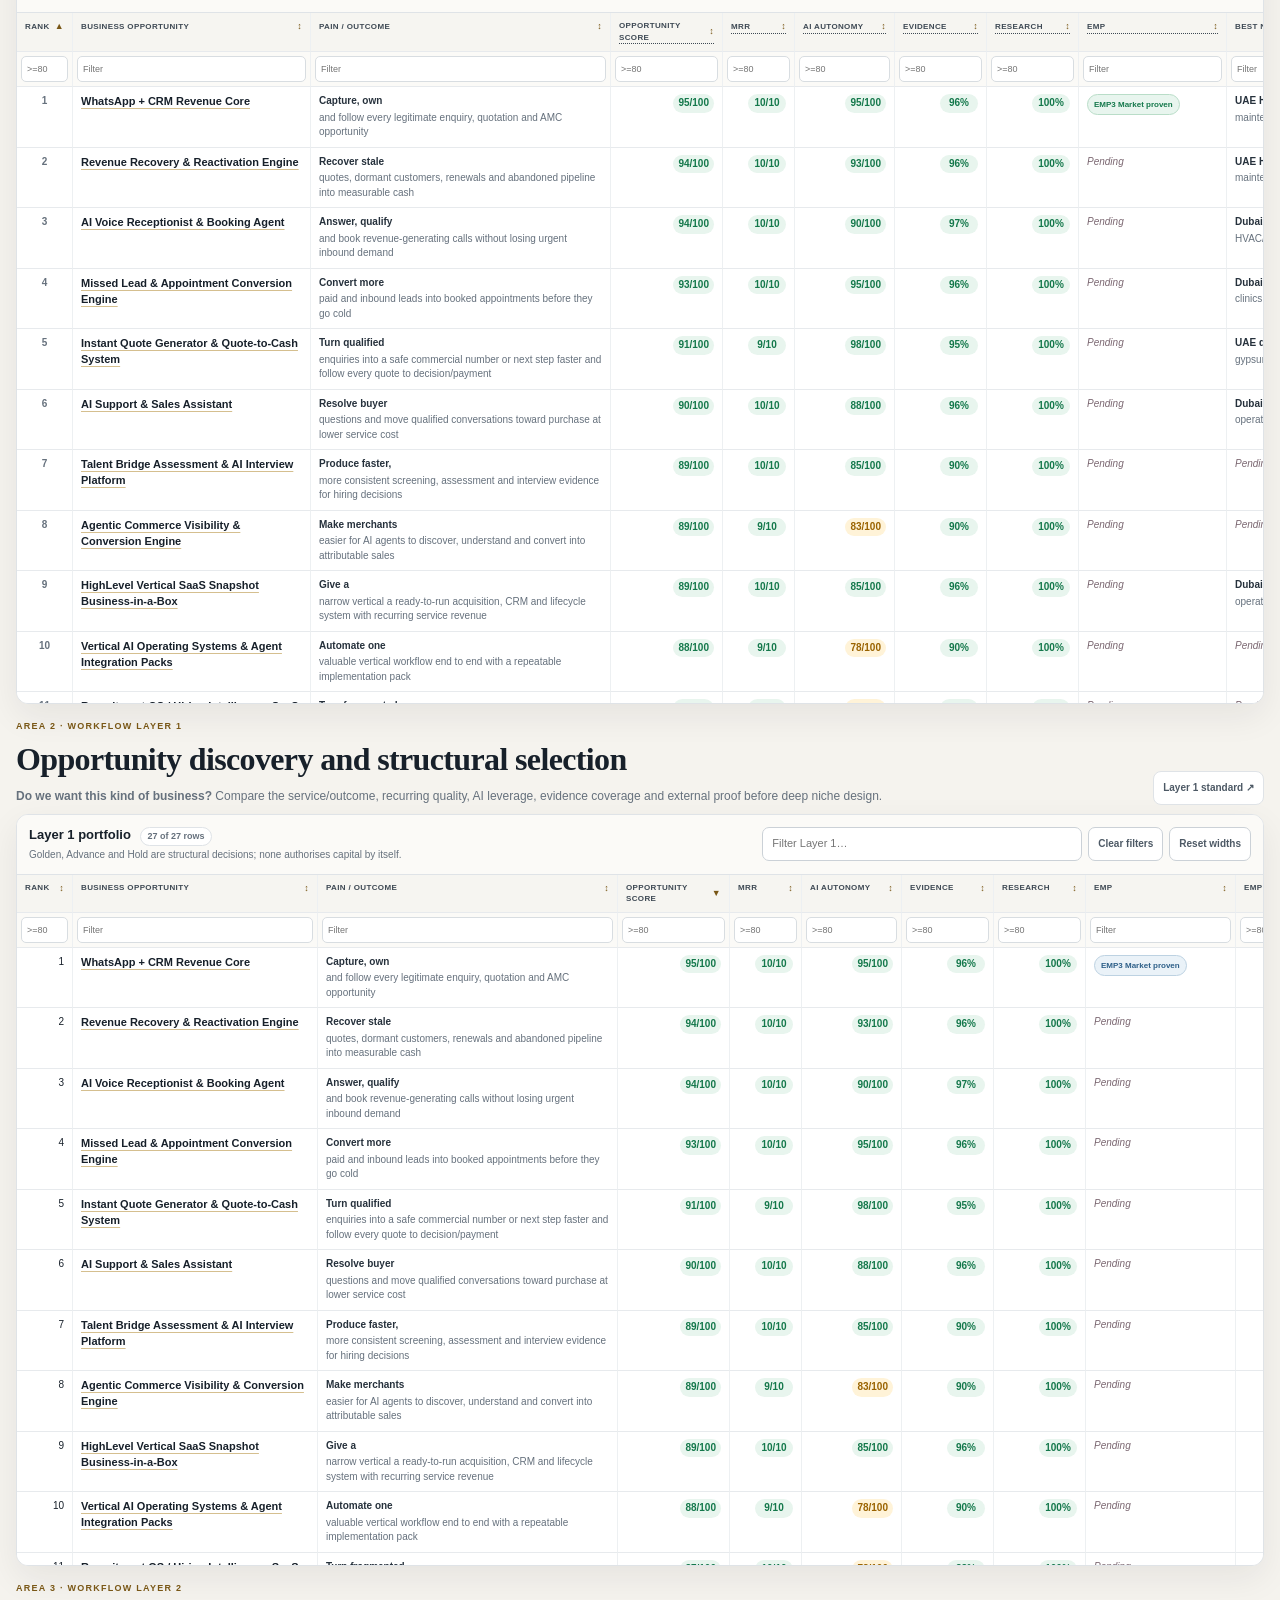
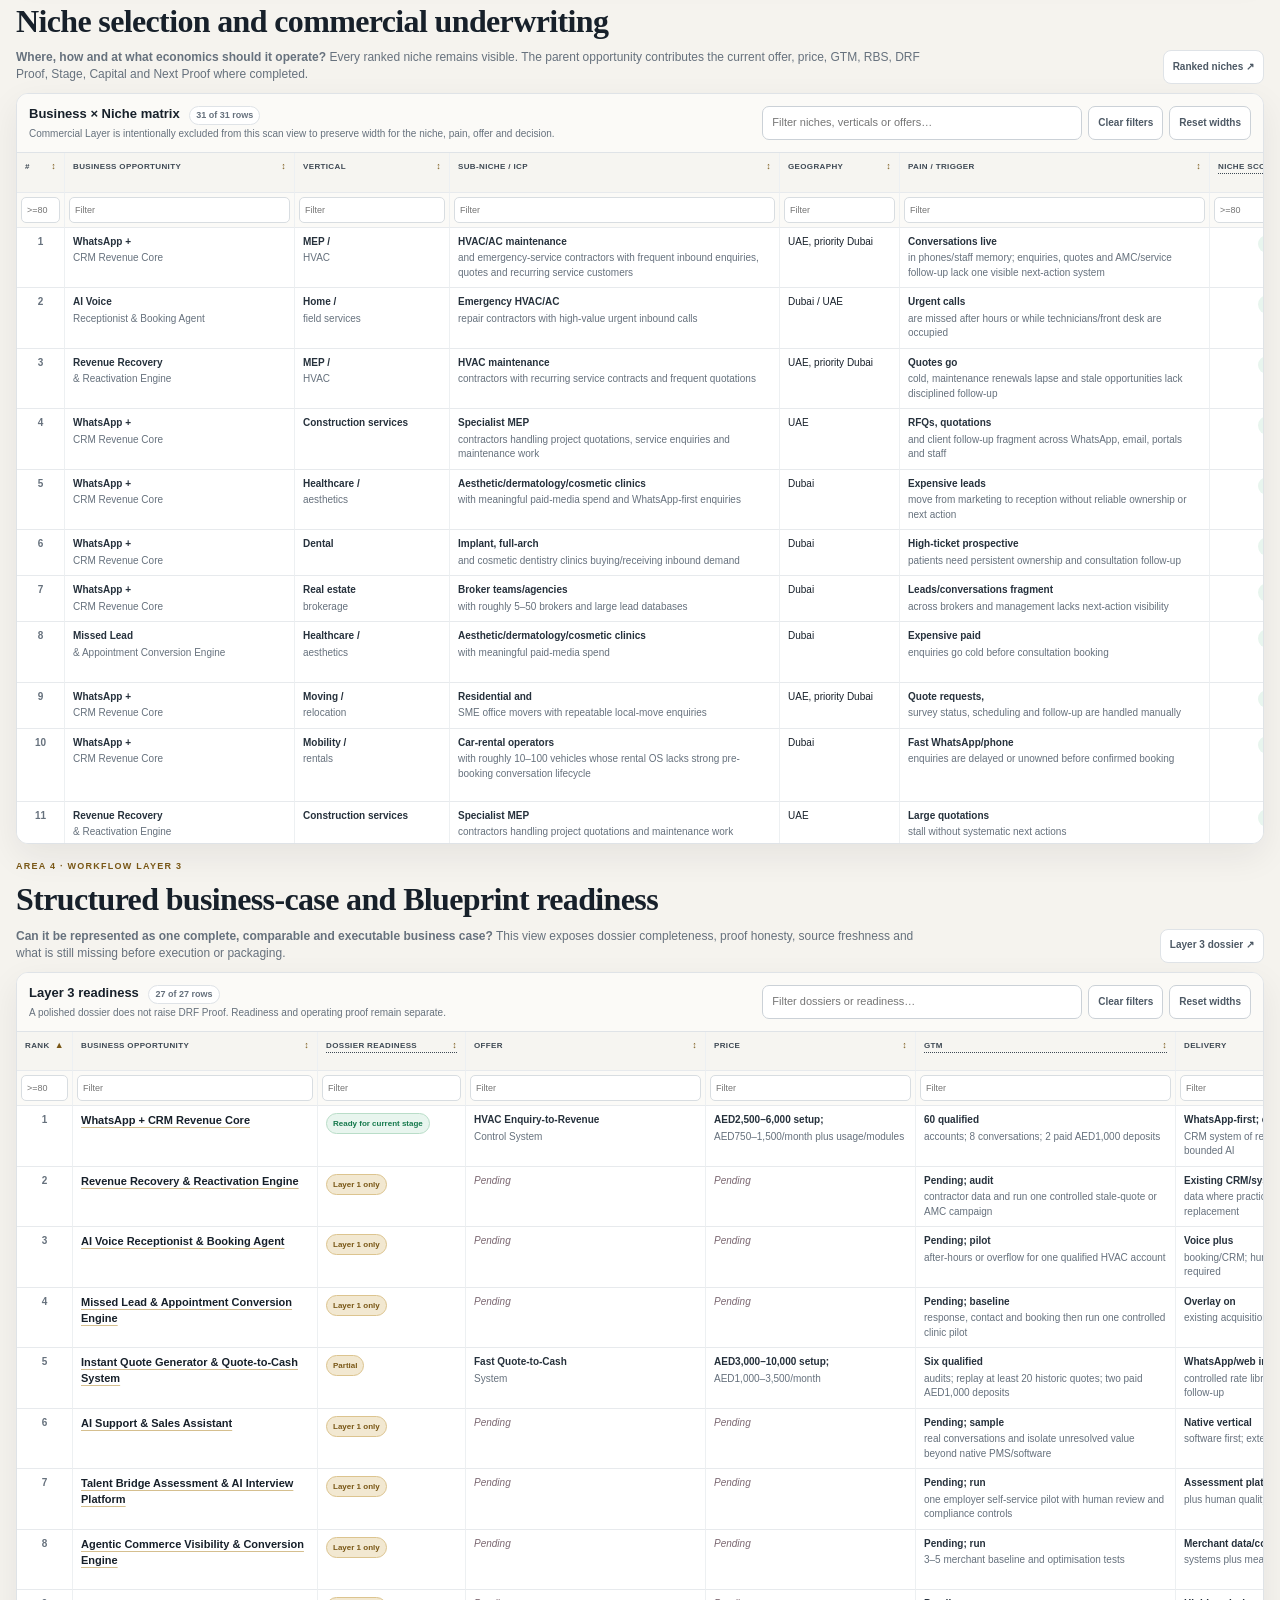
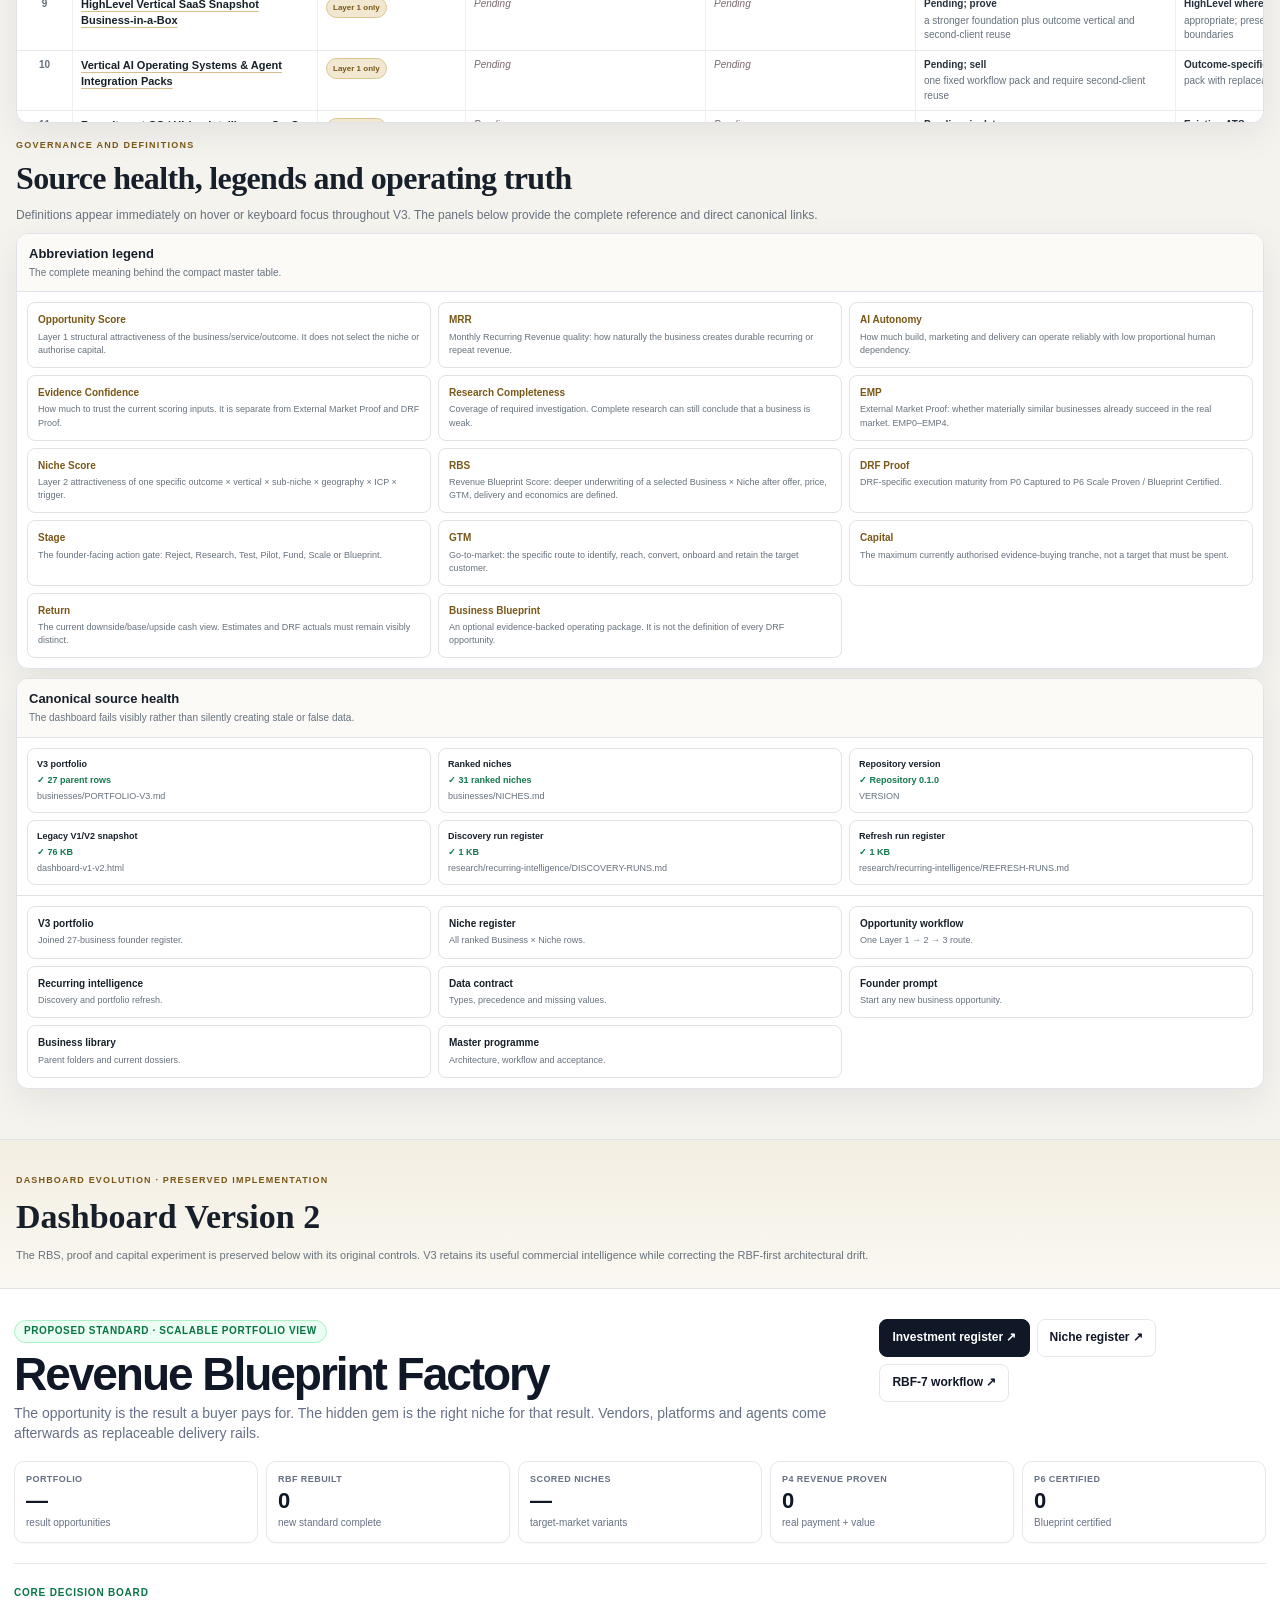
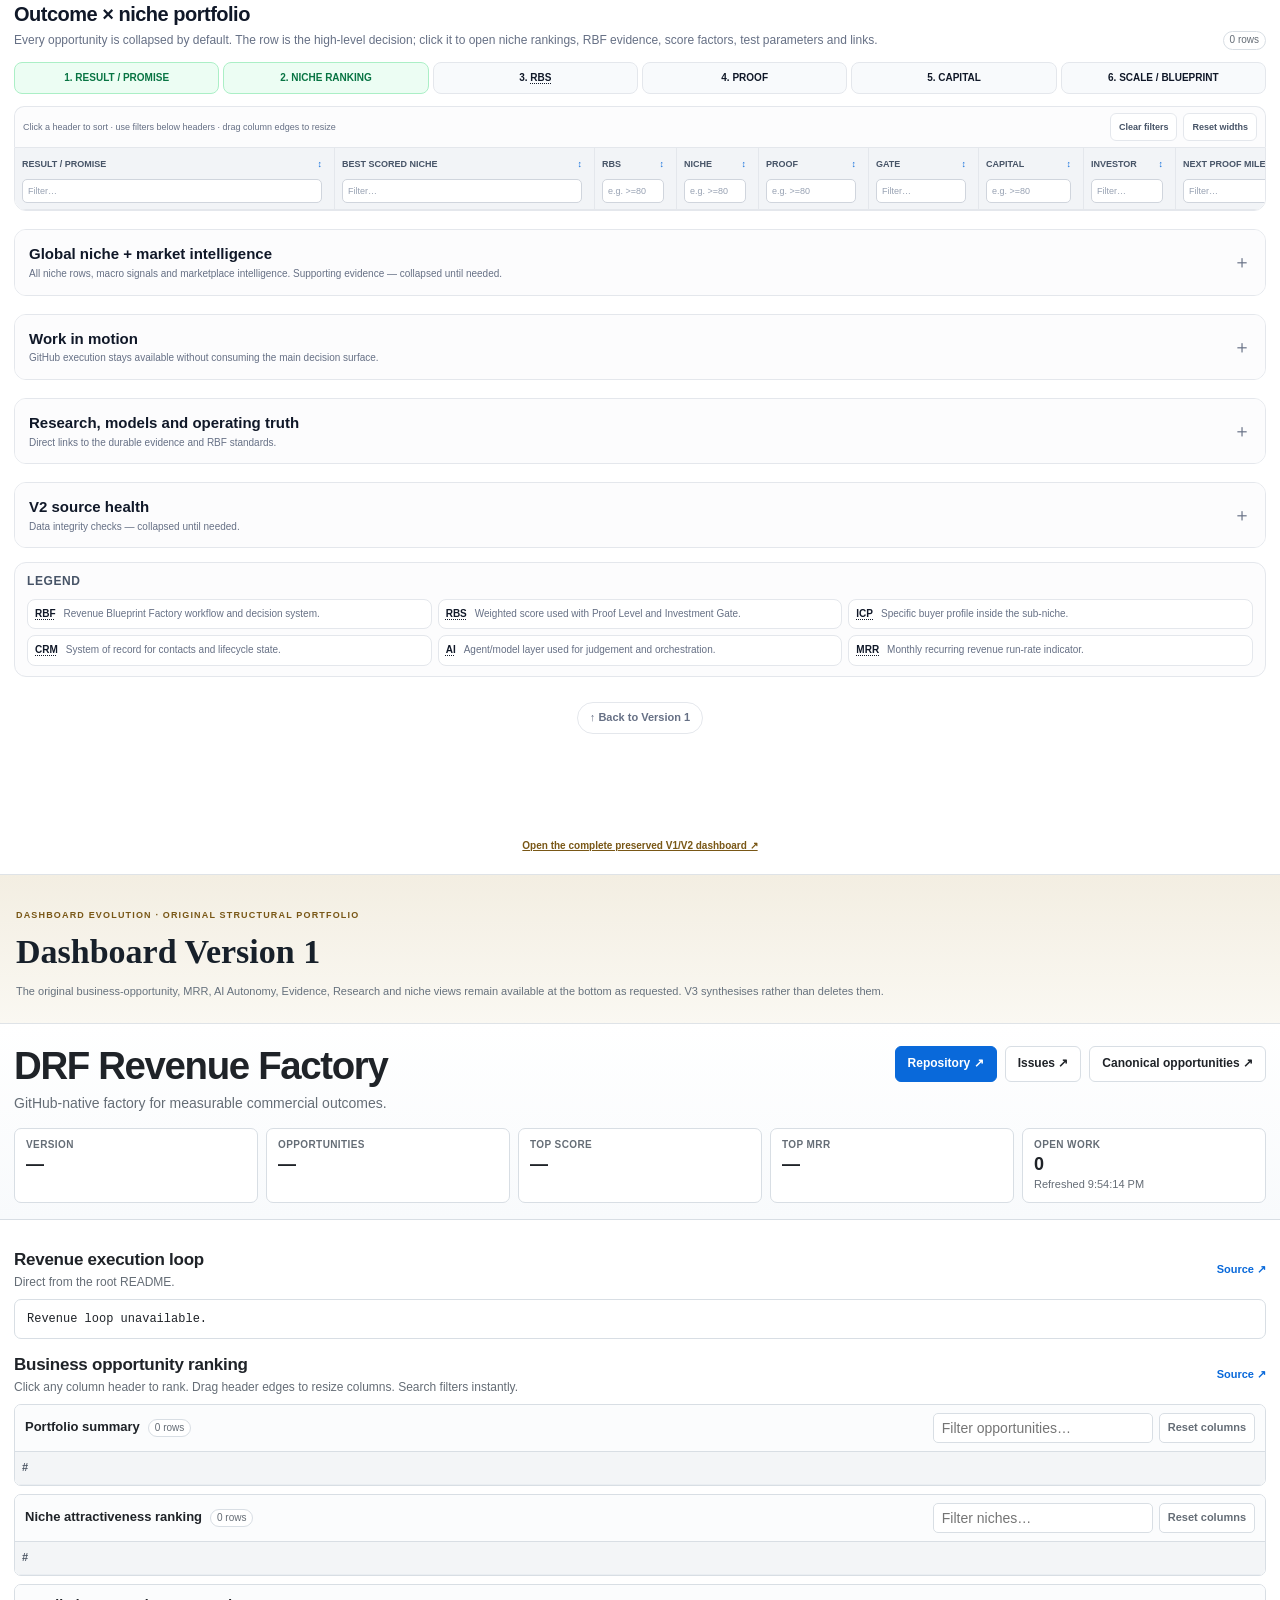
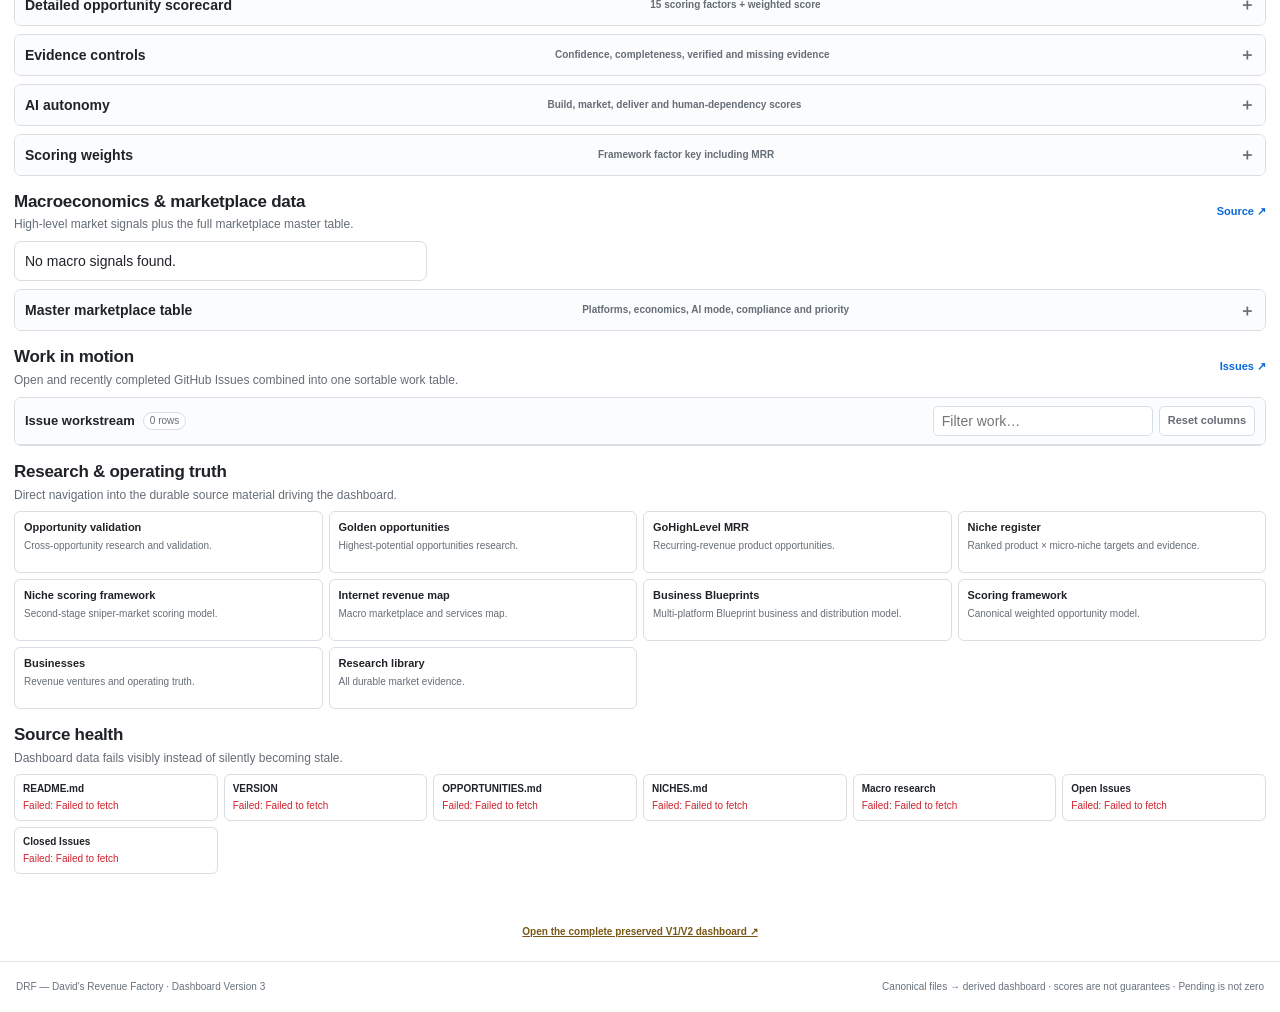
==== commit b8111ddc: "Load V3 sticky-header tooltip correction" ====
--- a/index.html
+++ b/index.html
@@ -6,6 +6,7 @@
   <meta name="description" content="David's Revenue Factory — A GitHub-native factory for finding, underwriting, testing and packaging revenue-producing businesses.">
   <title>DRF — David's Revenue Factory Dashboard V3</title>
   <link rel="stylesheet" href="assets/v3-dashboard.css">
+  <link rel="stylesheet" href="assets/v3-dashboard-tooltip-fix.css">
 </head>
 <body>
   <header class="v3-header">
--- a/assets/v3-dashboard-tooltip-fix.css
+++ b/assets/v3-dashboard-tooltip-fix.css
@@ -0,0 +1,11 @@
+/* Keep sticky-table header tooltips inside the scroll viewport. */
+.v3-table thead .v3-tip:after{
+  top:calc(100% + 8px);
+  bottom:auto;
+}
+.v3-table thead .v3-tip:before{
+  top:calc(100% + 3px);
+  bottom:auto;
+  border-top-color:transparent;
+  border-bottom-color:#17202a;
+}
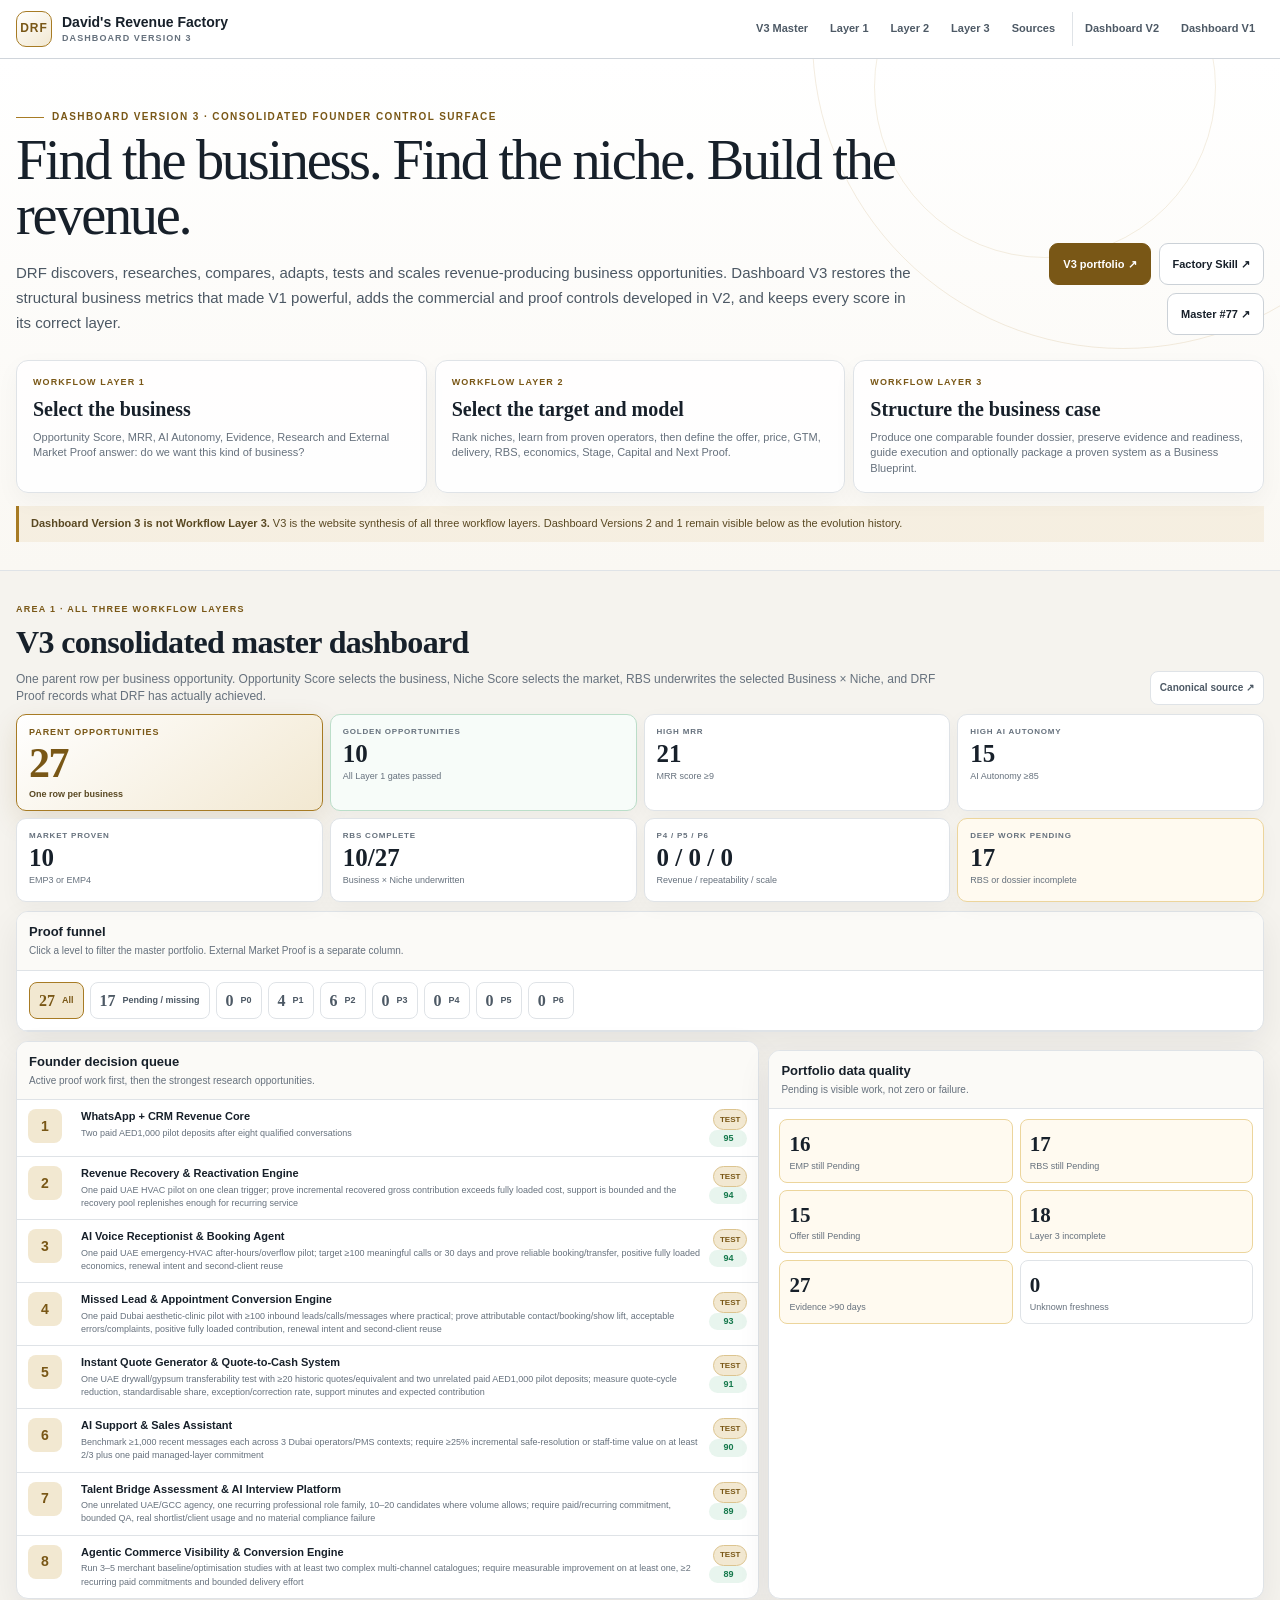
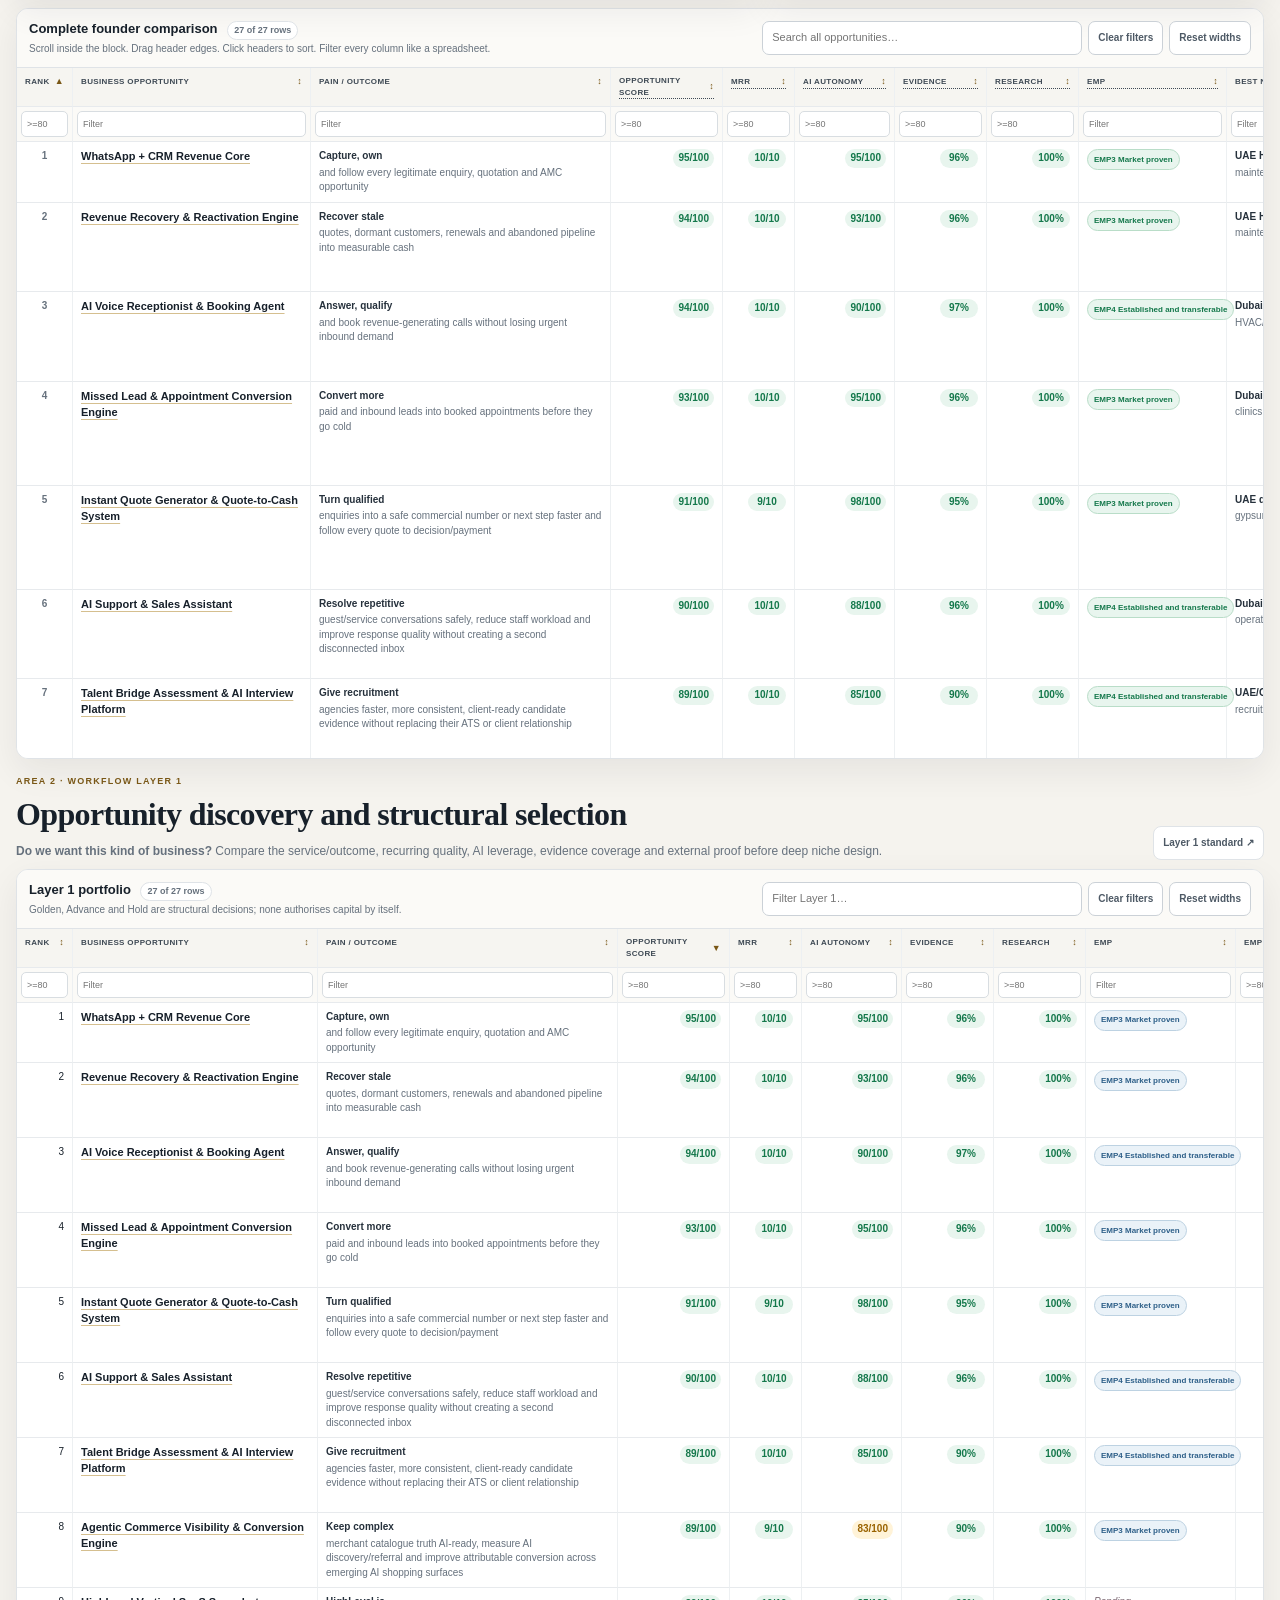
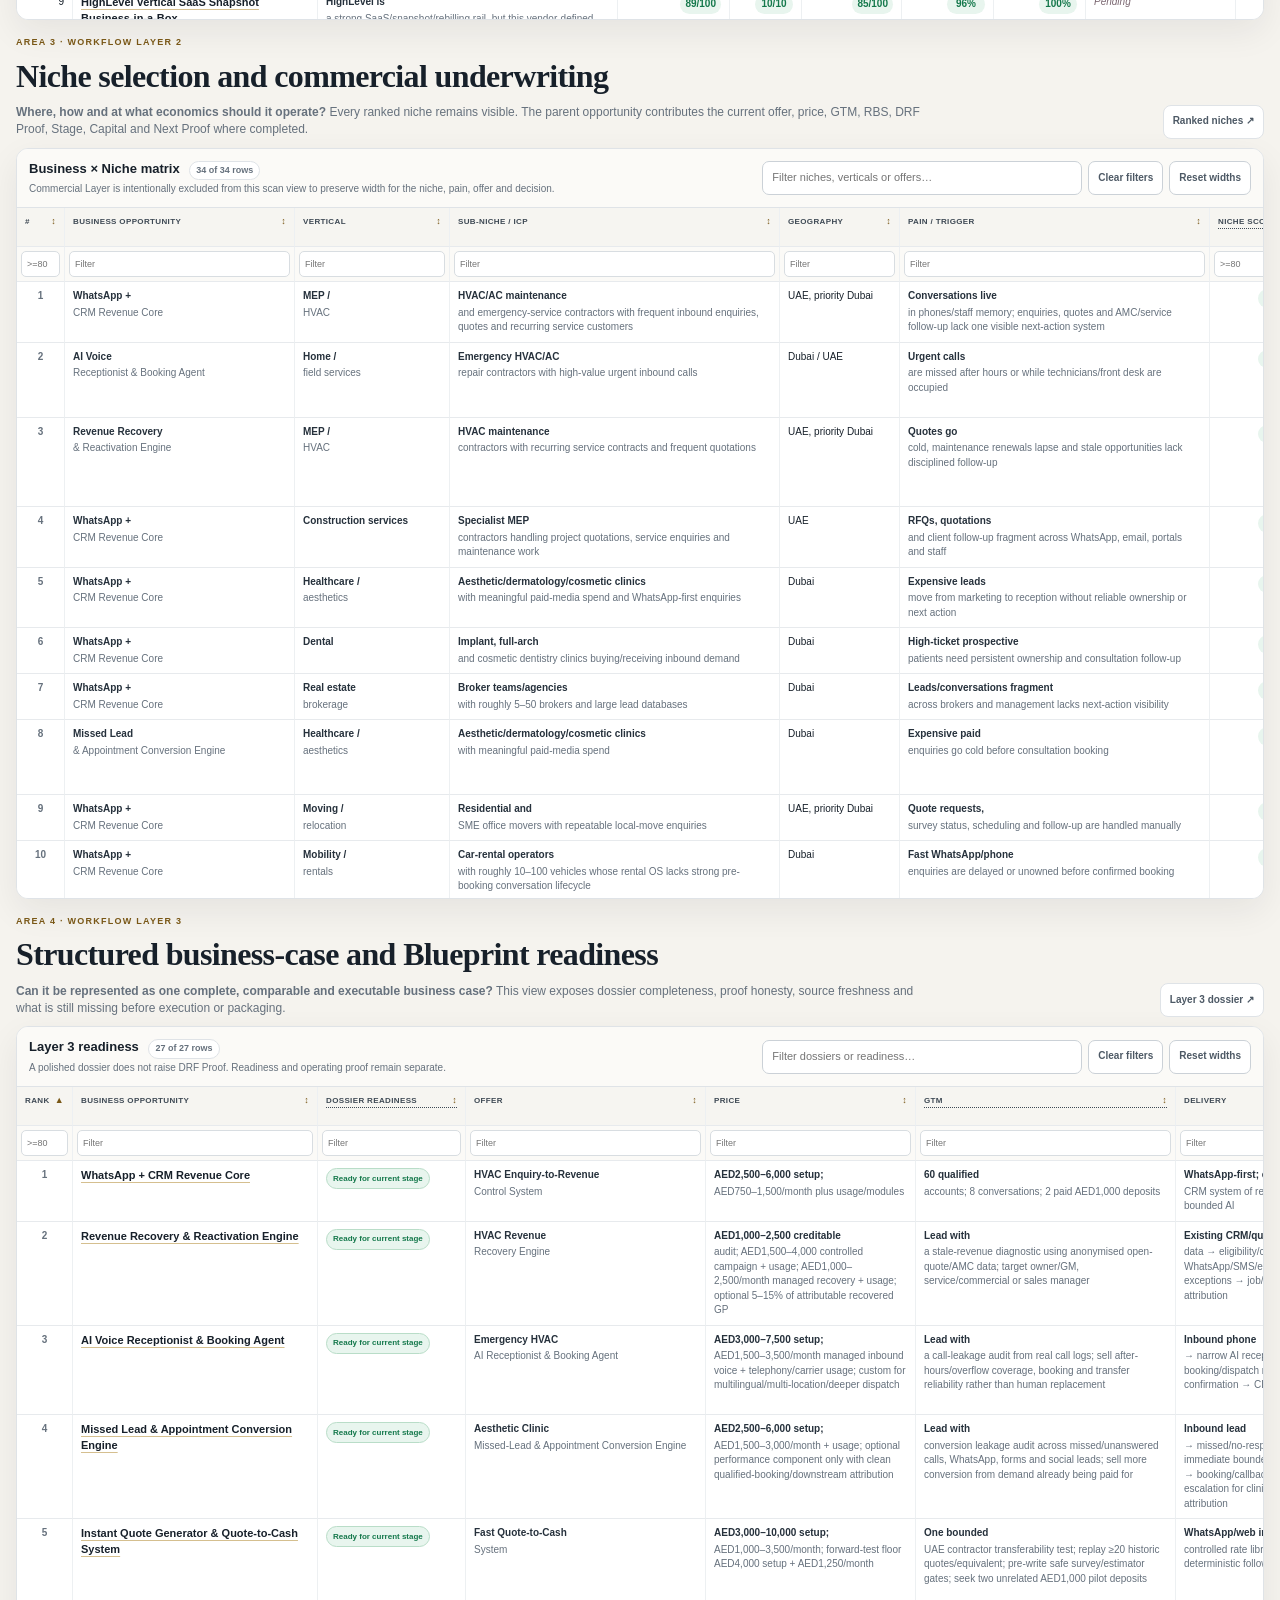
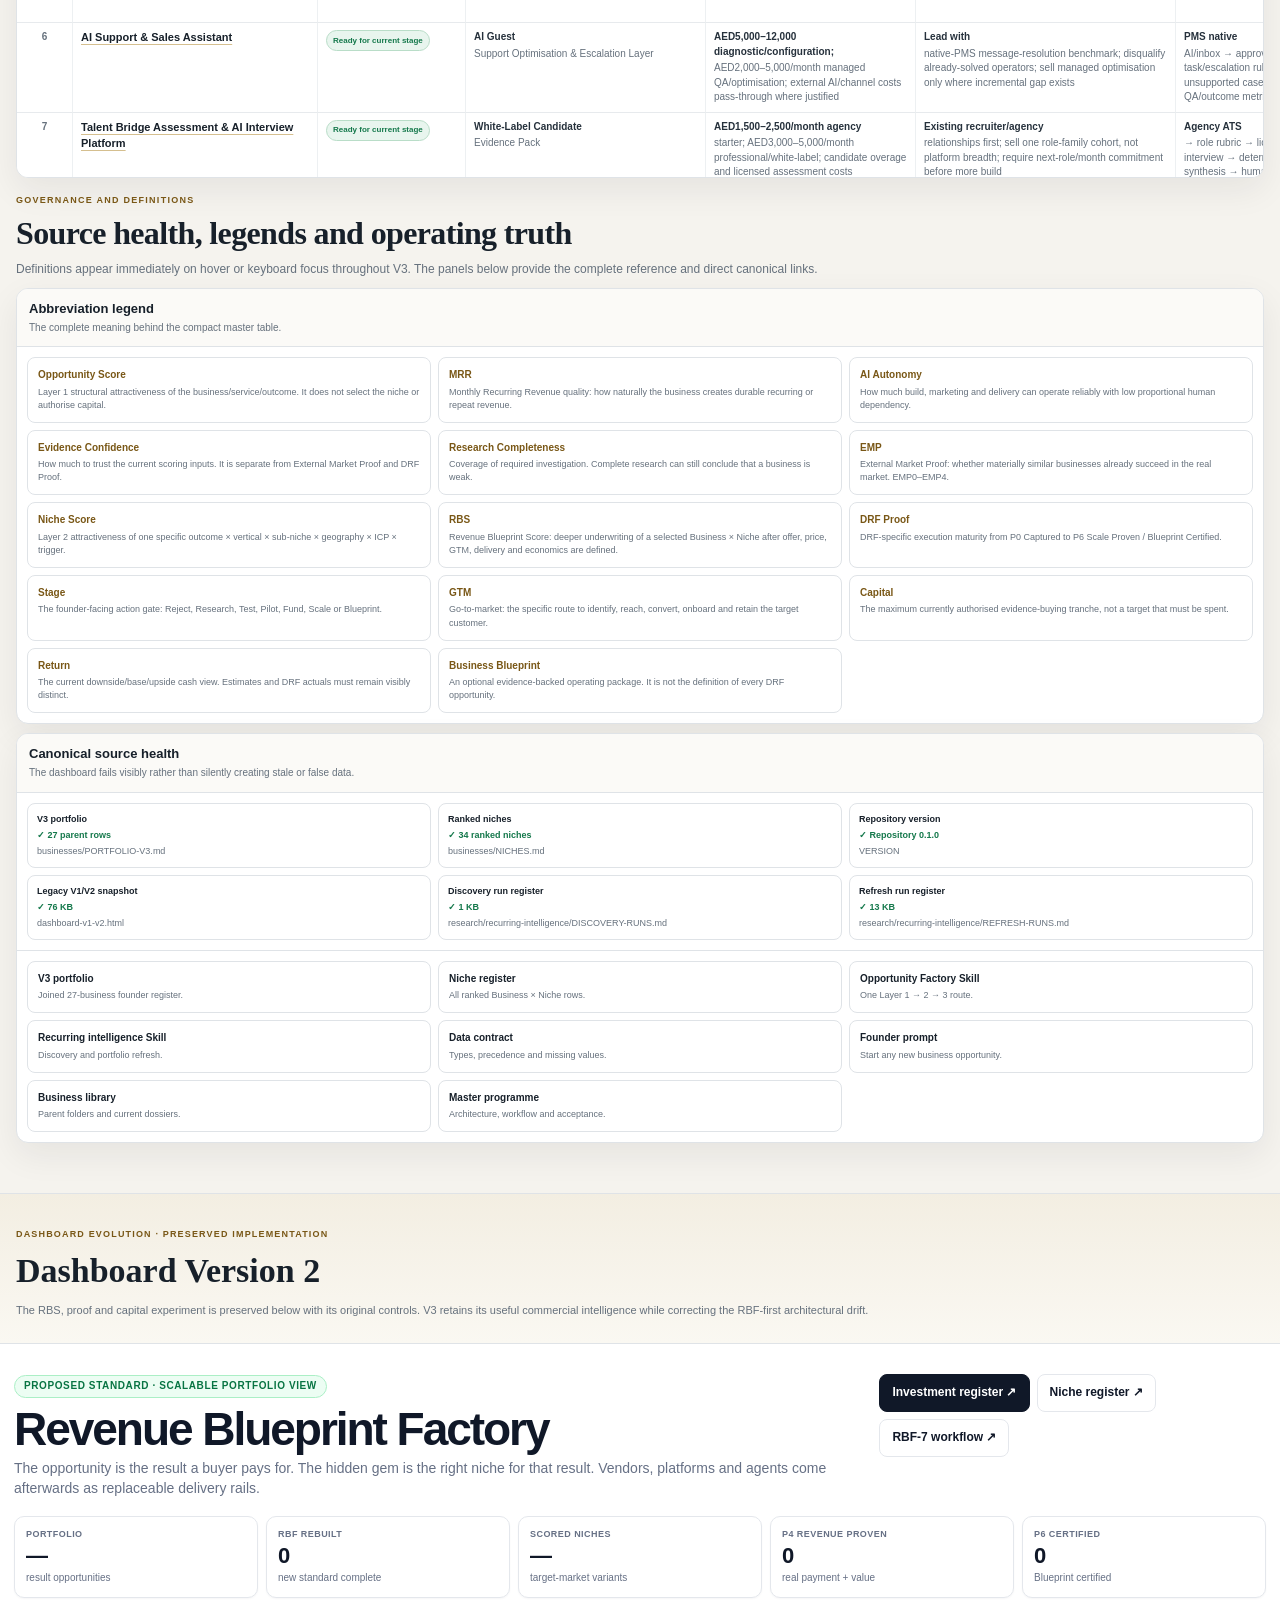
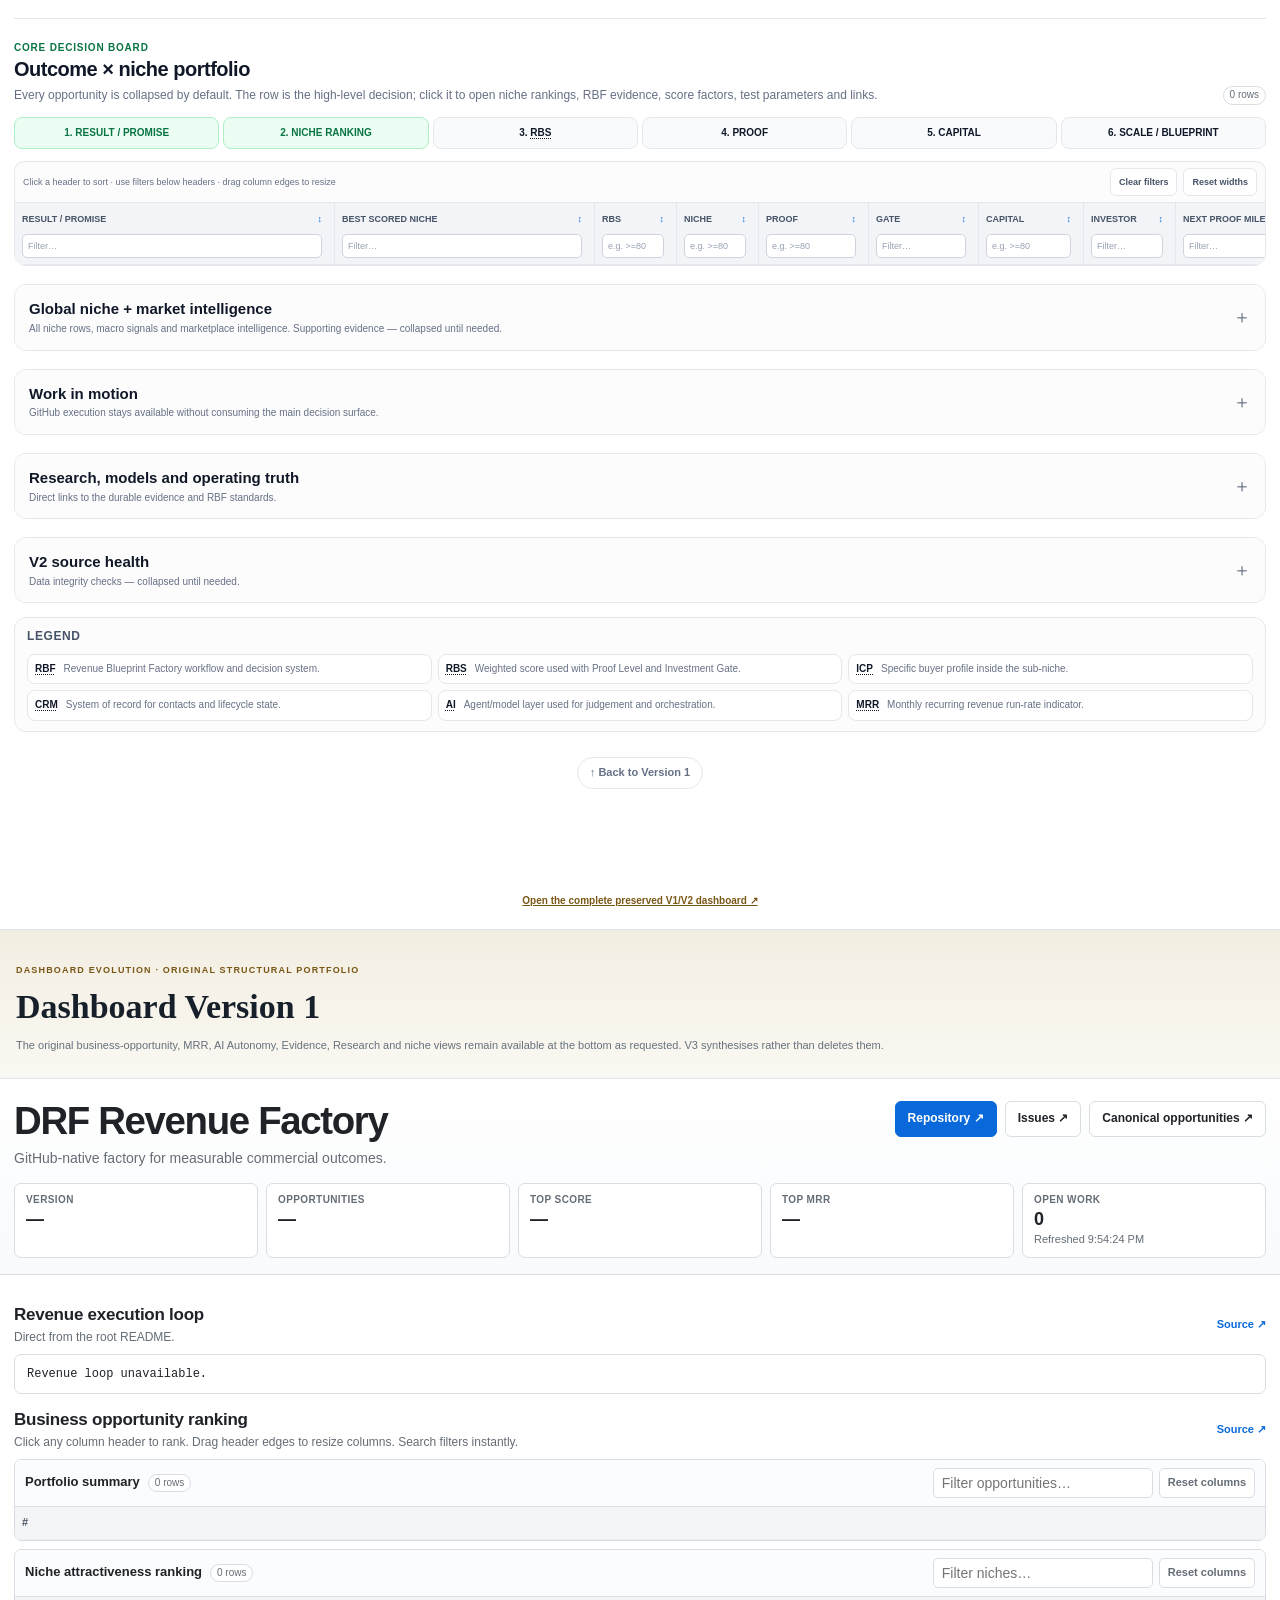
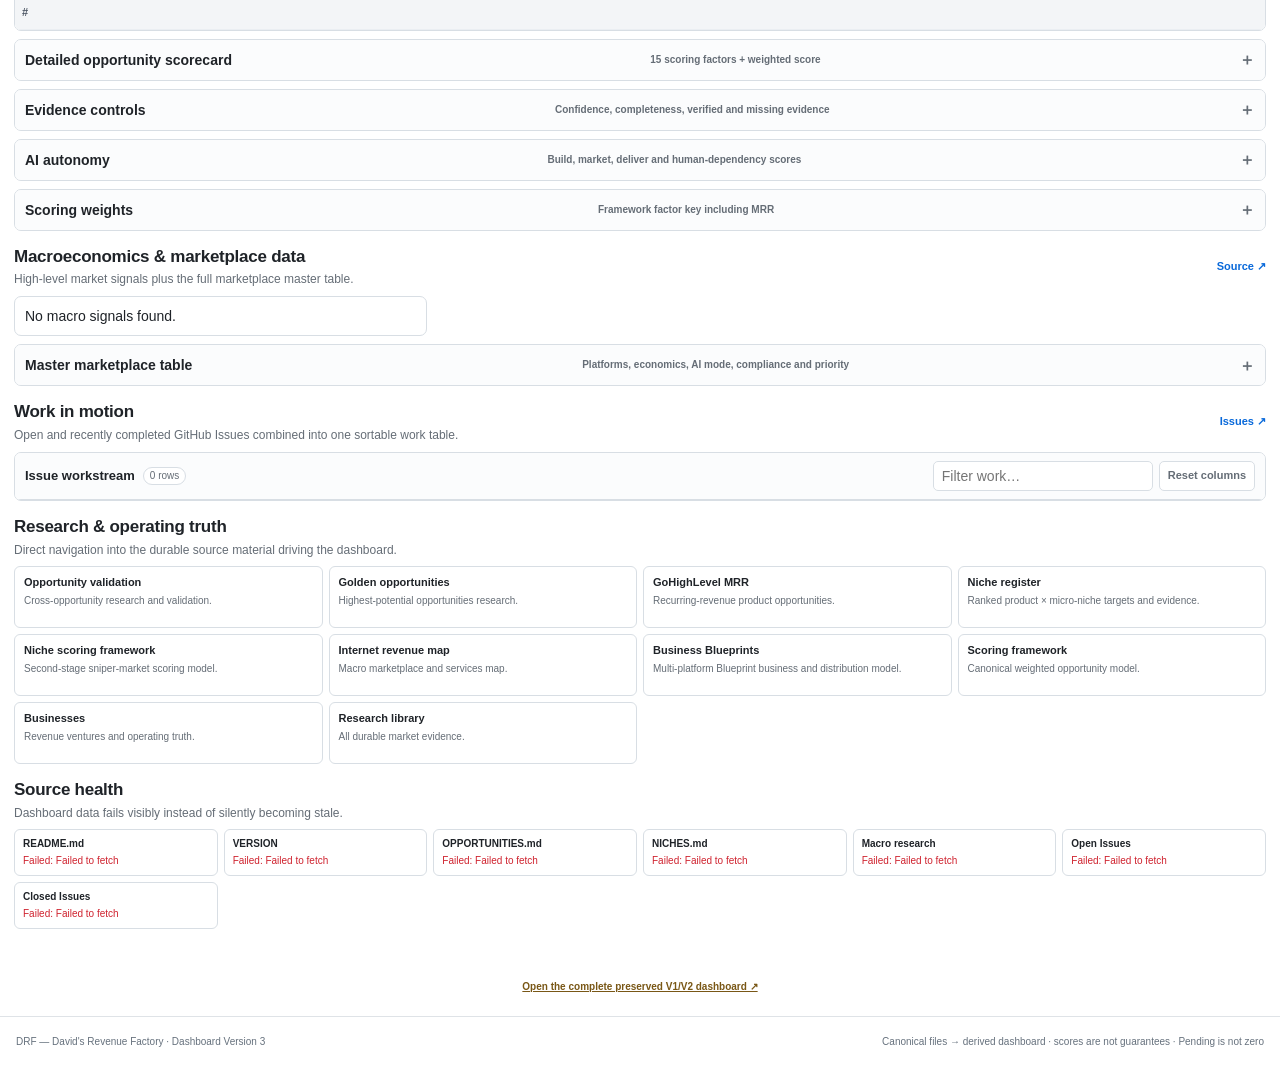
==== commit d09e43a1: "Fix DRF dashboard canonical source links" ====
--- a/index.html
+++ b/index.html
@@ -36,9 +36,9 @@
           <p>DRF discovers, researches, compares, adapts, tests and scales revenue-producing business opportunities. Dashboard V3 restores the structural business metrics that made V1 powerful, adds the commercial and proof controls developed in V2, and keeps every score in its correct layer.</p>
         </div>
         <div class="v3-hero-actions">
-          <a class="v3-button primary" href="https://github.com/tbhrc/drf/blob/main/businesses/PORTFOLIO-V3.md">V3 portfolio ↗</a>
-          <a class="v3-button" href="https://github.com/tbhrc/drf/blob/main/workflows/drf-opportunity-factory.md">Factory workflow ↗</a>
-          <a class="v3-button" href="https://github.com/tbhrc/drf/issues/77">Master #77 ↗</a>
+          <a class="v3-button primary" href="https://github.com/tbhrc/drf-main/blob/main/businesses/PORTFOLIO-V3.md">V3 portfolio ↗</a>
+          <a class="v3-button" href="https://github.com/tbhrc/drf-main/blob/main/skills/drf-opportunity-factory/SKILL.md">Factory Skill ↗</a>
+          <a class="v3-button" href="https://github.com/tbhrc/drf-main/issues/77">Master #77 ↗</a>
         </div>
       </div>
 
@@ -55,7 +55,7 @@
     <section class="v3-section" id="v3-master">
       <div class="v3-section-head">
         <div class="v3-section-title"><div class="v3-eyebrow">Area 1 · all three workflow layers</div><h2>V3 consolidated master dashboard</h2><p>One parent row per business opportunity. Opportunity Score selects the business, Niche Score selects the market, RBS underwrites the selected Business × Niche, and DRF Proof records what DRF has actually achieved.</p></div>
-        <a class="v3-source-link" href="https://github.com/tbhrc/drf/blob/main/businesses/PORTFOLIO-V3.md">Canonical source ↗</a>
+        <a class="v3-source-link" href="https://github.com/tbhrc/drf-main/blob/main/businesses/PORTFOLIO-V3.md">Canonical source ↗</a>
       </div>
 
       <div class="v3-metrics" id="v3-metrics" aria-live="polite">
@@ -97,7 +97,7 @@
     <section class="v3-section" id="v3-layer1">
       <div class="v3-section-head">
         <div class="v3-section-title"><div class="v3-eyebrow">Area 2 · Workflow Layer 1</div><h2>Opportunity discovery and structural selection</h2><p><strong>Do we want this kind of business?</strong> Compare the service/outcome, recurring quality, AI leverage, evidence coverage and external proof before deep niche design.</p></div>
-        <a class="v3-source-link" href="https://github.com/tbhrc/drf/blob/main/knowledge/guidelines/business-opportunity-scoring-framework.md">Layer 1 standard ↗</a>
+        <a class="v3-source-link" href="https://github.com/tbhrc/drf-main/blob/main/skills/drf-opportunity-factory/references/business-opportunity-scoring.md">Layer 1 standard ↗</a>
       </div>
       <section class="v3-panel">
         <div class="v3-panel-head"><div class="v3-panel-title"><h3>Layer 1 portfolio <span class="v3-count" id="layer1-count">0 rows</span></h3><p>Golden, Advance and Hold are structural decisions; none authorises capital by itself.</p></div><div class="v3-tools"><input class="v3-search" id="layer1-search" type="search" placeholder="Filter Layer 1…" aria-label="Filter Workflow Layer 1"><button class="v3-tool" id="layer1-clear" type="button">Clear filters</button><button class="v3-tool" id="layer1-reset" type="button">Reset widths</button></div></div>
@@ -108,7 +108,7 @@
     <section class="v3-section" id="v3-layer2">
       <div class="v3-section-head">
         <div class="v3-section-title"><div class="v3-eyebrow">Area 3 · Workflow Layer 2</div><h2>Niche selection and commercial underwriting</h2><p><strong>Where, how and at what economics should it operate?</strong> Every ranked niche remains visible. The parent opportunity contributes the current offer, price, GTM, RBS, DRF Proof, Stage, Capital and Next Proof where completed.</p></div>
-        <a class="v3-source-link" href="https://github.com/tbhrc/drf/blob/main/businesses/NICHES.md">Ranked niches ↗</a>
+        <a class="v3-source-link" href="https://github.com/tbhrc/drf-main/blob/main/businesses/NICHES.md">Ranked niches ↗</a>
       </div>
       <section class="v3-panel">
         <div class="v3-panel-head"><div class="v3-panel-title"><h3>Business × Niche matrix <span class="v3-count" id="layer2-count">0 rows</span></h3><p>Commercial Layer is intentionally excluded from this scan view to preserve width for the niche, pain, offer and decision.</p></div><div class="v3-tools"><input class="v3-search" id="layer2-search" type="search" placeholder="Filter niches, verticals or offers…" aria-label="Filter Workflow Layer 2"><button class="v3-tool" id="layer2-clear" type="button">Clear filters</button><button class="v3-tool" id="layer2-reset" type="button">Reset widths</button></div></div>
@@ -119,7 +119,7 @@
     <section class="v3-section" id="v3-layer3">
       <div class="v3-section-head">
         <div class="v3-section-title"><div class="v3-eyebrow">Area 4 · Workflow Layer 3</div><h2>Structured business-case and Blueprint readiness</h2><p><strong>Can it be represented as one complete, comparable and executable business case?</strong> This view exposes dossier completeness, proof honesty, source freshness and what is still missing before execution or packaging.</p></div>
-        <a class="v3-source-link" href="https://github.com/tbhrc/drf/blob/main/knowledge/templates/business-opportunity-research.md">Layer 3 dossier ↗</a>
+        <a class="v3-source-link" href="https://github.com/tbhrc/drf-main/blob/main/skills/drf-opportunity-factory/references/business-case-output-contract.md">Layer 3 dossier ↗</a>
       </div>
       <section class="v3-panel">
         <div class="v3-panel-head"><div class="v3-panel-title"><h3>Layer 3 readiness <span class="v3-count" id="layer3-count">0 rows</span></h3><p>A polished dossier does not raise DRF Proof. Readiness and operating proof remain separate.</p></div><div class="v3-tools"><input class="v3-search" id="layer3-search" type="search" placeholder="Filter dossiers or readiness…" aria-label="Filter Workflow Layer 3"><button class="v3-tool" id="layer3-clear" type="button">Clear filters</button><button class="v3-tool" id="layer3-reset" type="button">Reset widths</button></div></div>
@@ -139,14 +139,14 @@
         <div class="v3-panel-head"><div class="v3-panel-title"><h3>Canonical source health</h3><p>The dashboard fails visibly rather than silently creating stale or false data.</p></div></div>
         <div class="v3-source-grid" id="source-grid"><div class="v3-loading">Checking canonical sources…</div></div>
         <div class="v3-links">
-          <a href="https://github.com/tbhrc/drf/blob/main/businesses/PORTFOLIO-V3.md">V3 portfolio<span>Joined 27-business founder register.</span></a>
-          <a href="https://github.com/tbhrc/drf/blob/main/businesses/NICHES.md">Niche register<span>All ranked Business × Niche rows.</span></a>
-          <a href="https://github.com/tbhrc/drf/blob/main/workflows/drf-opportunity-factory.md">Opportunity workflow<span>One Layer 1 → 2 → 3 route.</span></a>
-          <a href="https://github.com/tbhrc/drf/blob/main/workflows/drf-recurring-intelligence-loops.md">Recurring intelligence<span>Discovery and portfolio refresh.</span></a>
-          <a href="https://github.com/tbhrc/drf/blob/main/knowledge/architecture/drf-v3-portfolio-data-contract.md">Data contract<span>Types, precedence and missing values.</span></a>
-          <a href="https://github.com/tbhrc/drf/blob/main/knowledge/templates/drf-opportunity-factory-intake-prompt.md">Founder prompt<span>Start any new business opportunity.</span></a>
-          <a href="https://github.com/tbhrc/drf/tree/main/businesses">Business library<span>Parent folders and current dossiers.</span></a>
-          <a href="https://github.com/tbhrc/drf/issues/77">Master programme<span>Architecture, workflow and acceptance.</span></a>
+          <a href="https://github.com/tbhrc/drf-main/blob/main/businesses/PORTFOLIO-V3.md">V3 portfolio<span>Joined 27-business founder register.</span></a>
+          <a href="https://github.com/tbhrc/drf-main/blob/main/businesses/NICHES.md">Niche register<span>All ranked Business × Niche rows.</span></a>
+          <a href="https://github.com/tbhrc/drf-main/blob/main/skills/drf-opportunity-factory/SKILL.md">Opportunity Factory Skill<span>One Layer 1 → 2 → 3 route.</span></a>
+          <a href="https://github.com/tbhrc/drf-main/blob/main/skills/drf-recurring-intelligence/SKILL.md">Recurring intelligence Skill<span>Discovery and portfolio refresh.</span></a>
+          <a href="https://github.com/tbhrc/drf-main/blob/main/skills/drf-dashboard-operations/references/v3-portfolio-data-contract.md">Data contract<span>Types, precedence and missing values.</span></a>
+          <a href="https://github.com/tbhrc/drf-main/blob/main/skills/drf-opportunity-factory/SKILL.md">Founder prompt<span>Start any new business opportunity.</span></a>
+          <a href="https://github.com/tbhrc/drf-main/tree/main/businesses">Business library<span>Parent folders and current dossiers.</span></a>
+          <a href="https://github.com/tbhrc/drf-main/issues/77">Master programme<span>Architecture, workflow and acceptance.</span></a>
         </div>
       </section>
     </section>
--- a/assets/v3-dashboard-tooltip-fix.css
+++ b/assets/v3-dashboard-tooltip-fix.css
@@ -9,3 +9,26 @@
   border-top-color:transparent;
   border-bottom-color:#17202a;
 }
+
+/* Founder KPI: make the canonical parent-opportunity count impossible to miss.
+   The number itself remains populated from the live V3 portfolio row count. */
+.v3-metric:has(#metric-total){
+  border-color:var(--gold);
+  background:linear-gradient(145deg,#fff 0%,var(--gold-soft) 100%);
+  box-shadow:0 10px 28px rgba(121,87,22,.14);
+}
+.v3-metric:has(#metric-total) small{
+  color:var(--gold-deep);
+  font-size:9px;
+}
+#metric-total{
+  margin-top:1px;
+  color:var(--gold-deep);
+  font-size:42px;
+  font-weight:700;
+  letter-spacing:-.035em;
+}
+#metric-total + span{
+  color:#594822;
+  font-weight:800;
+}
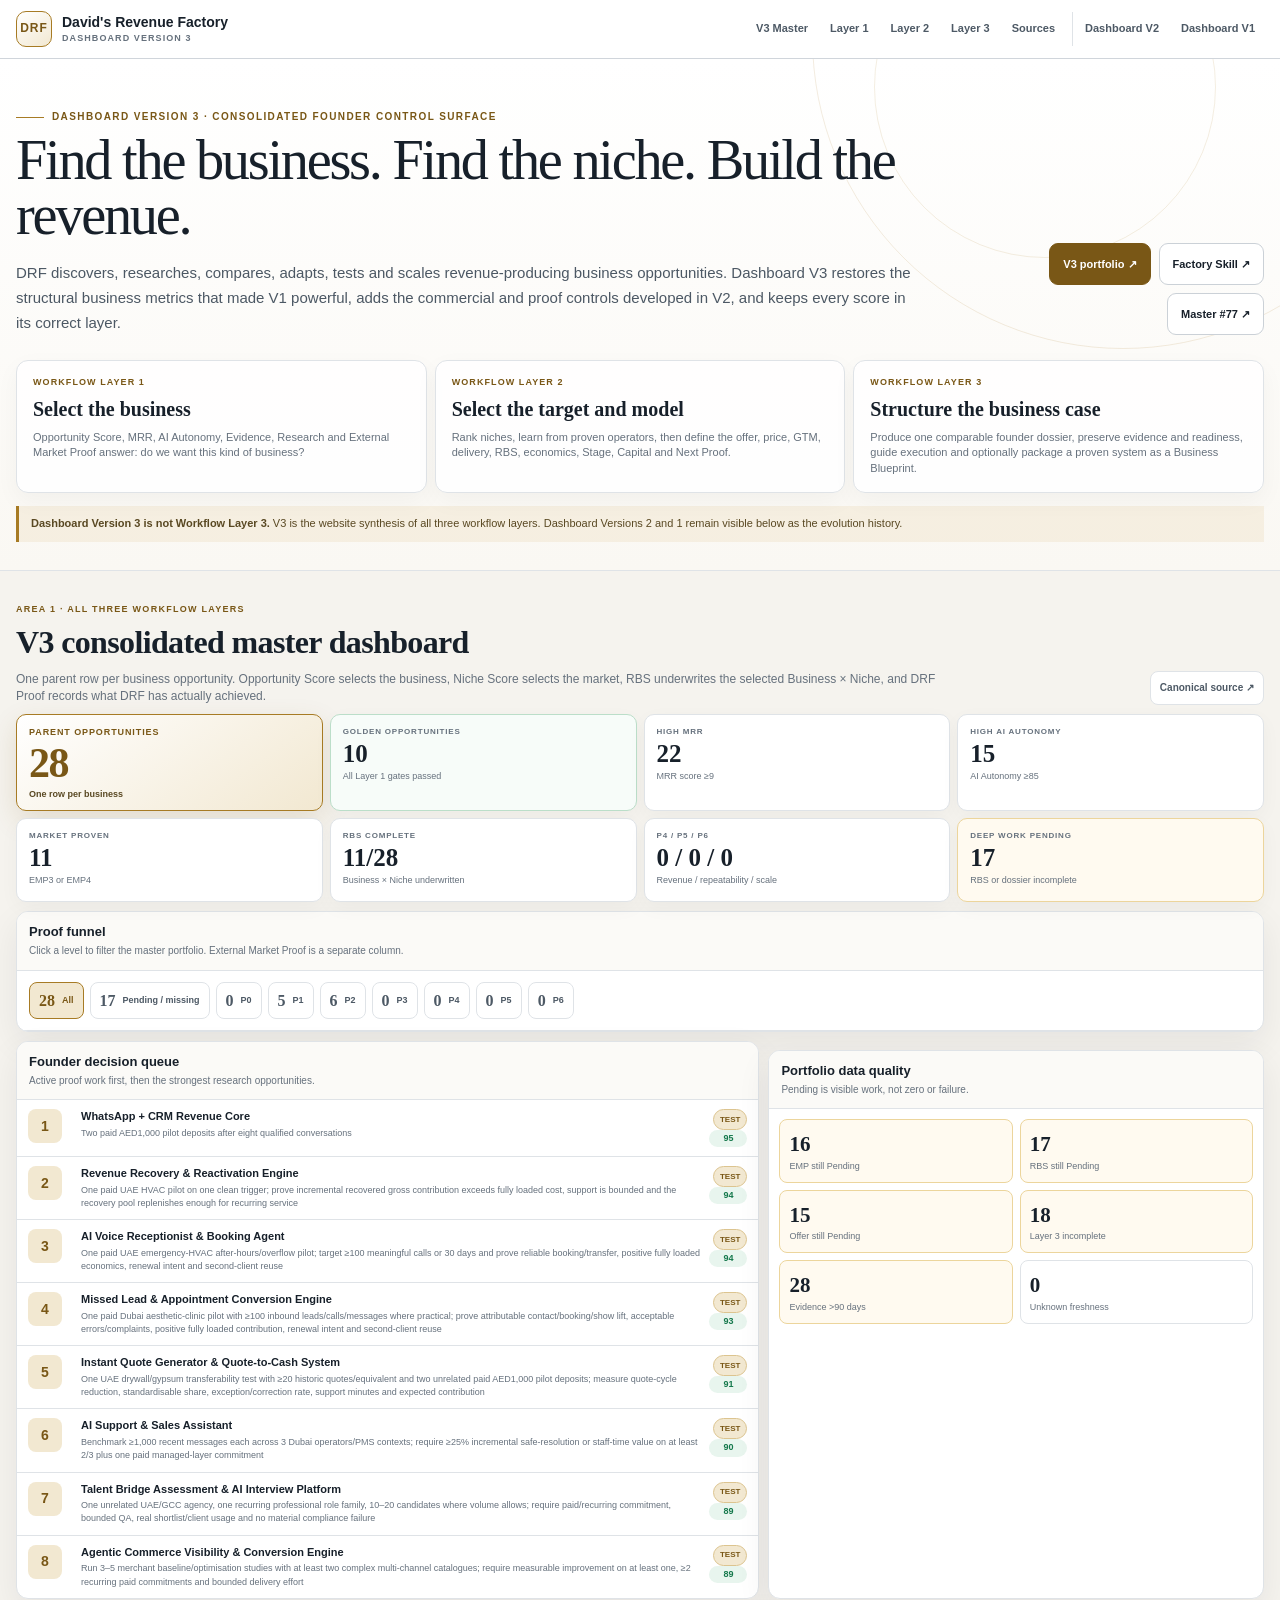
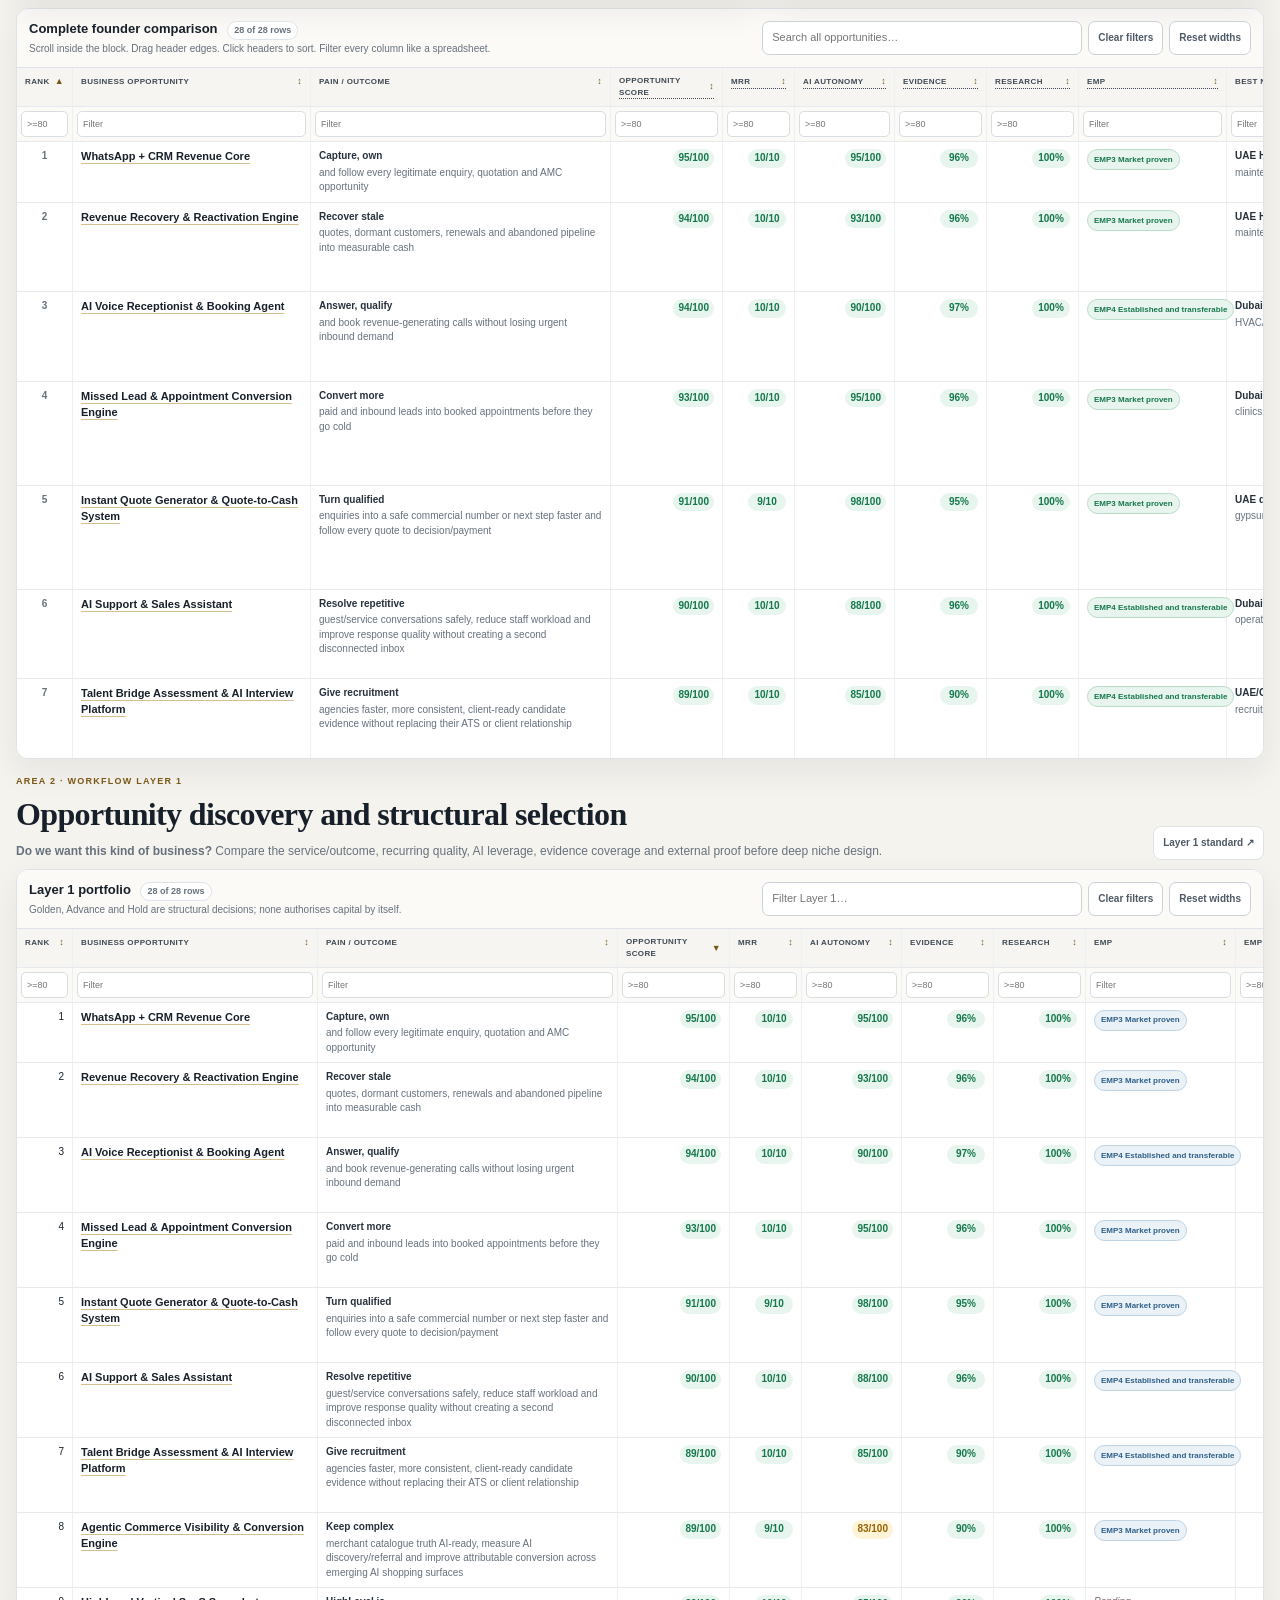
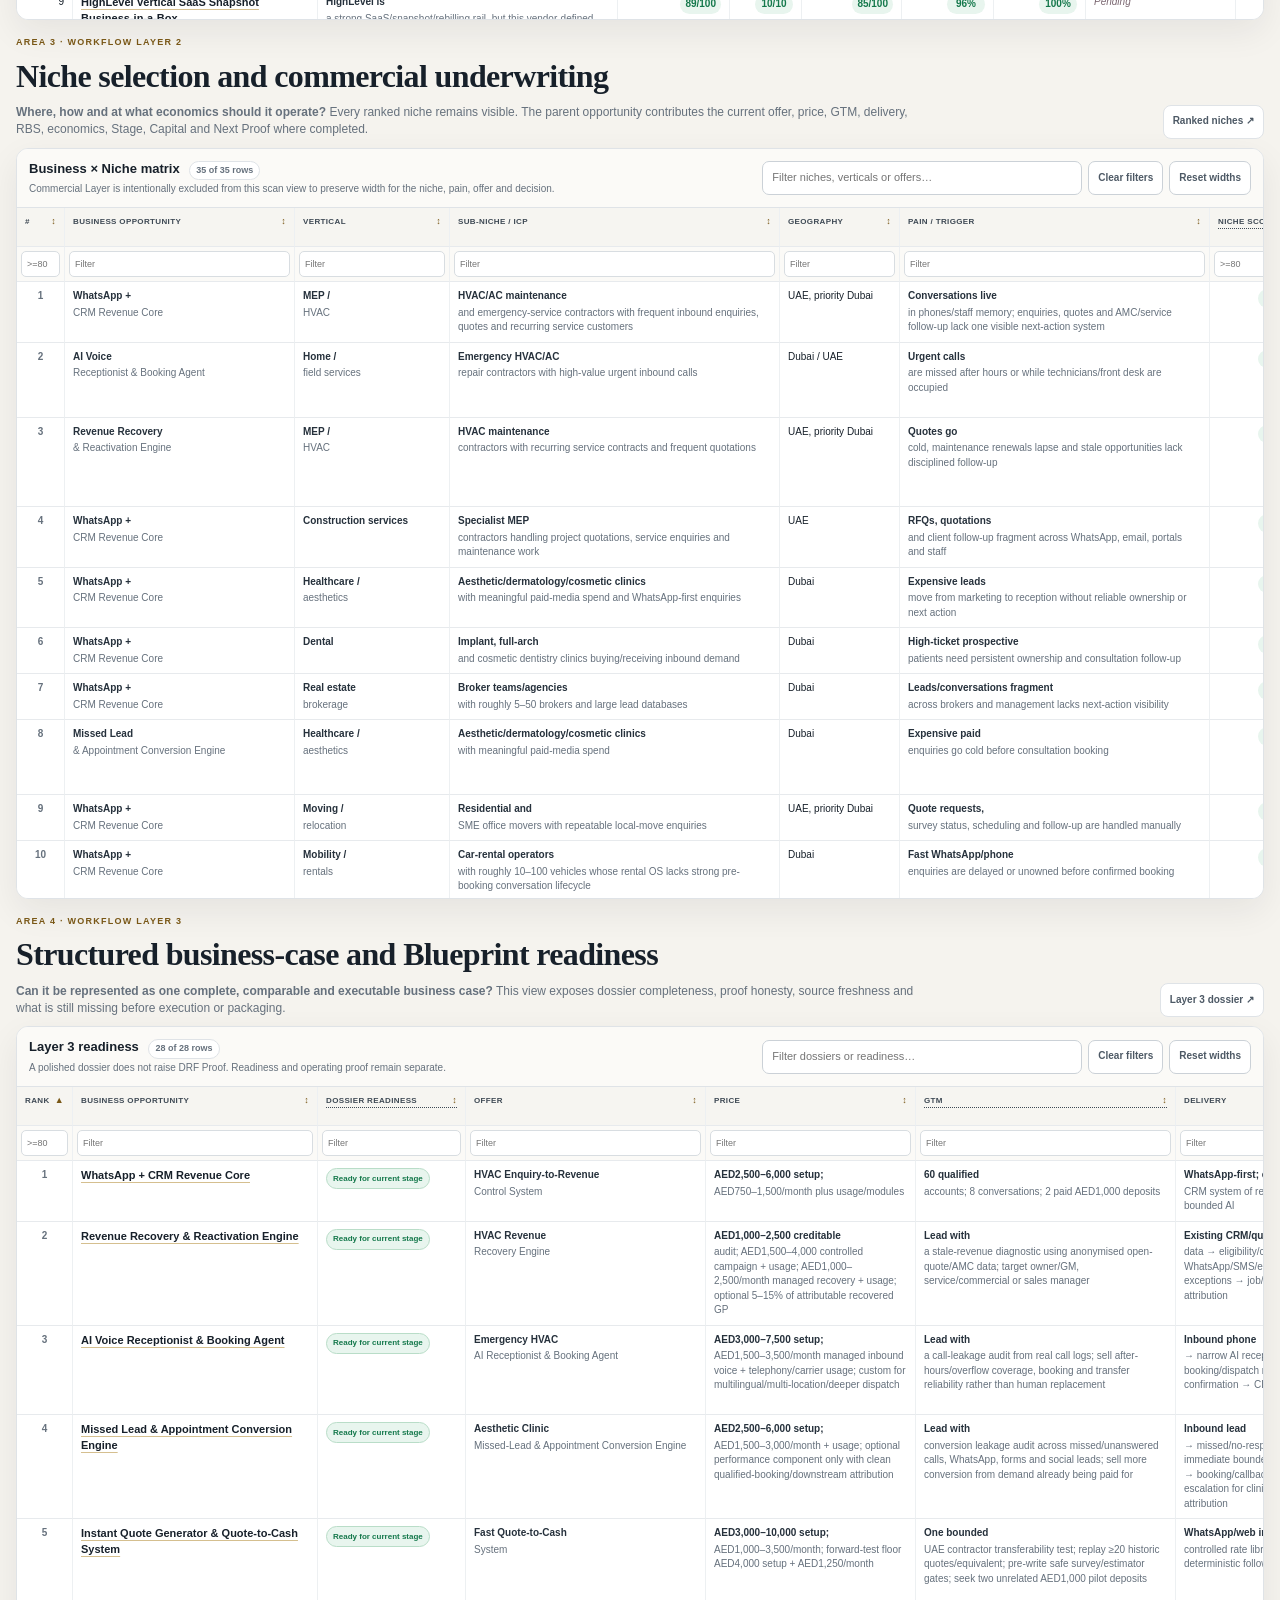
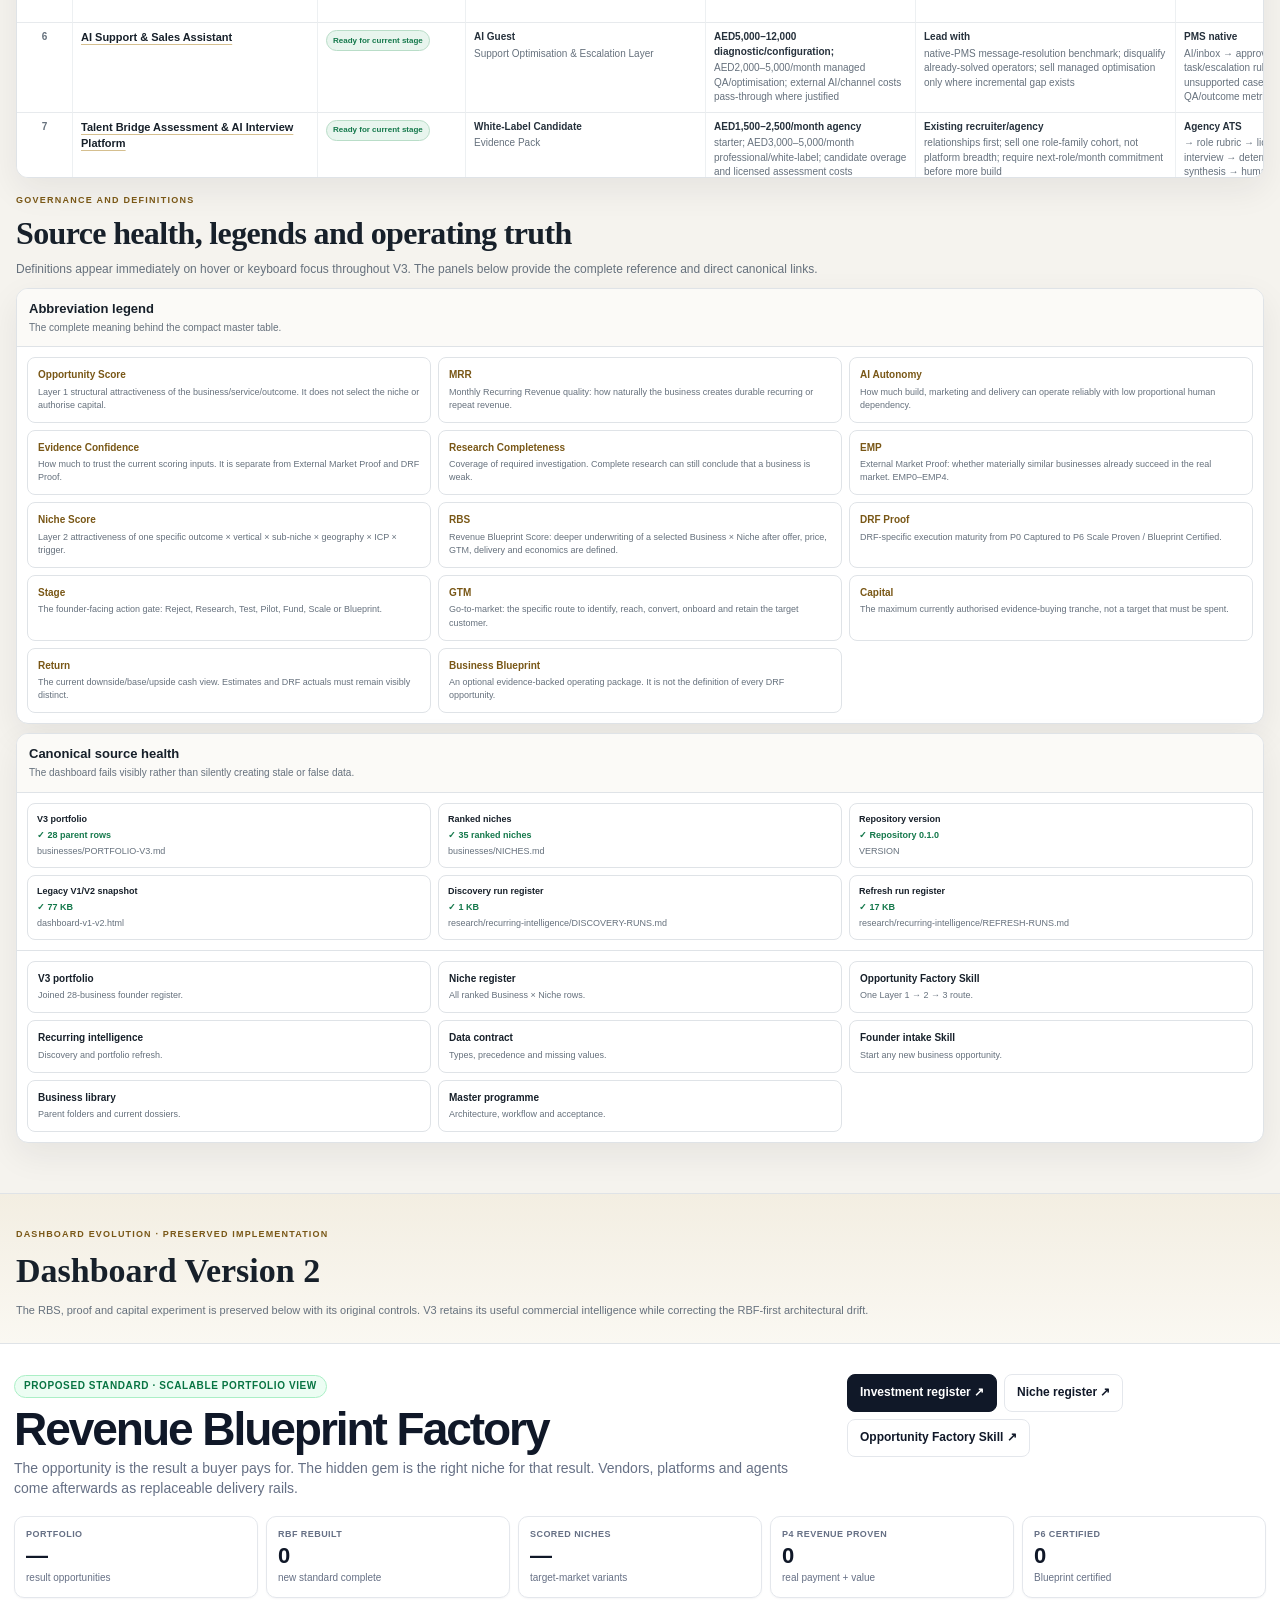
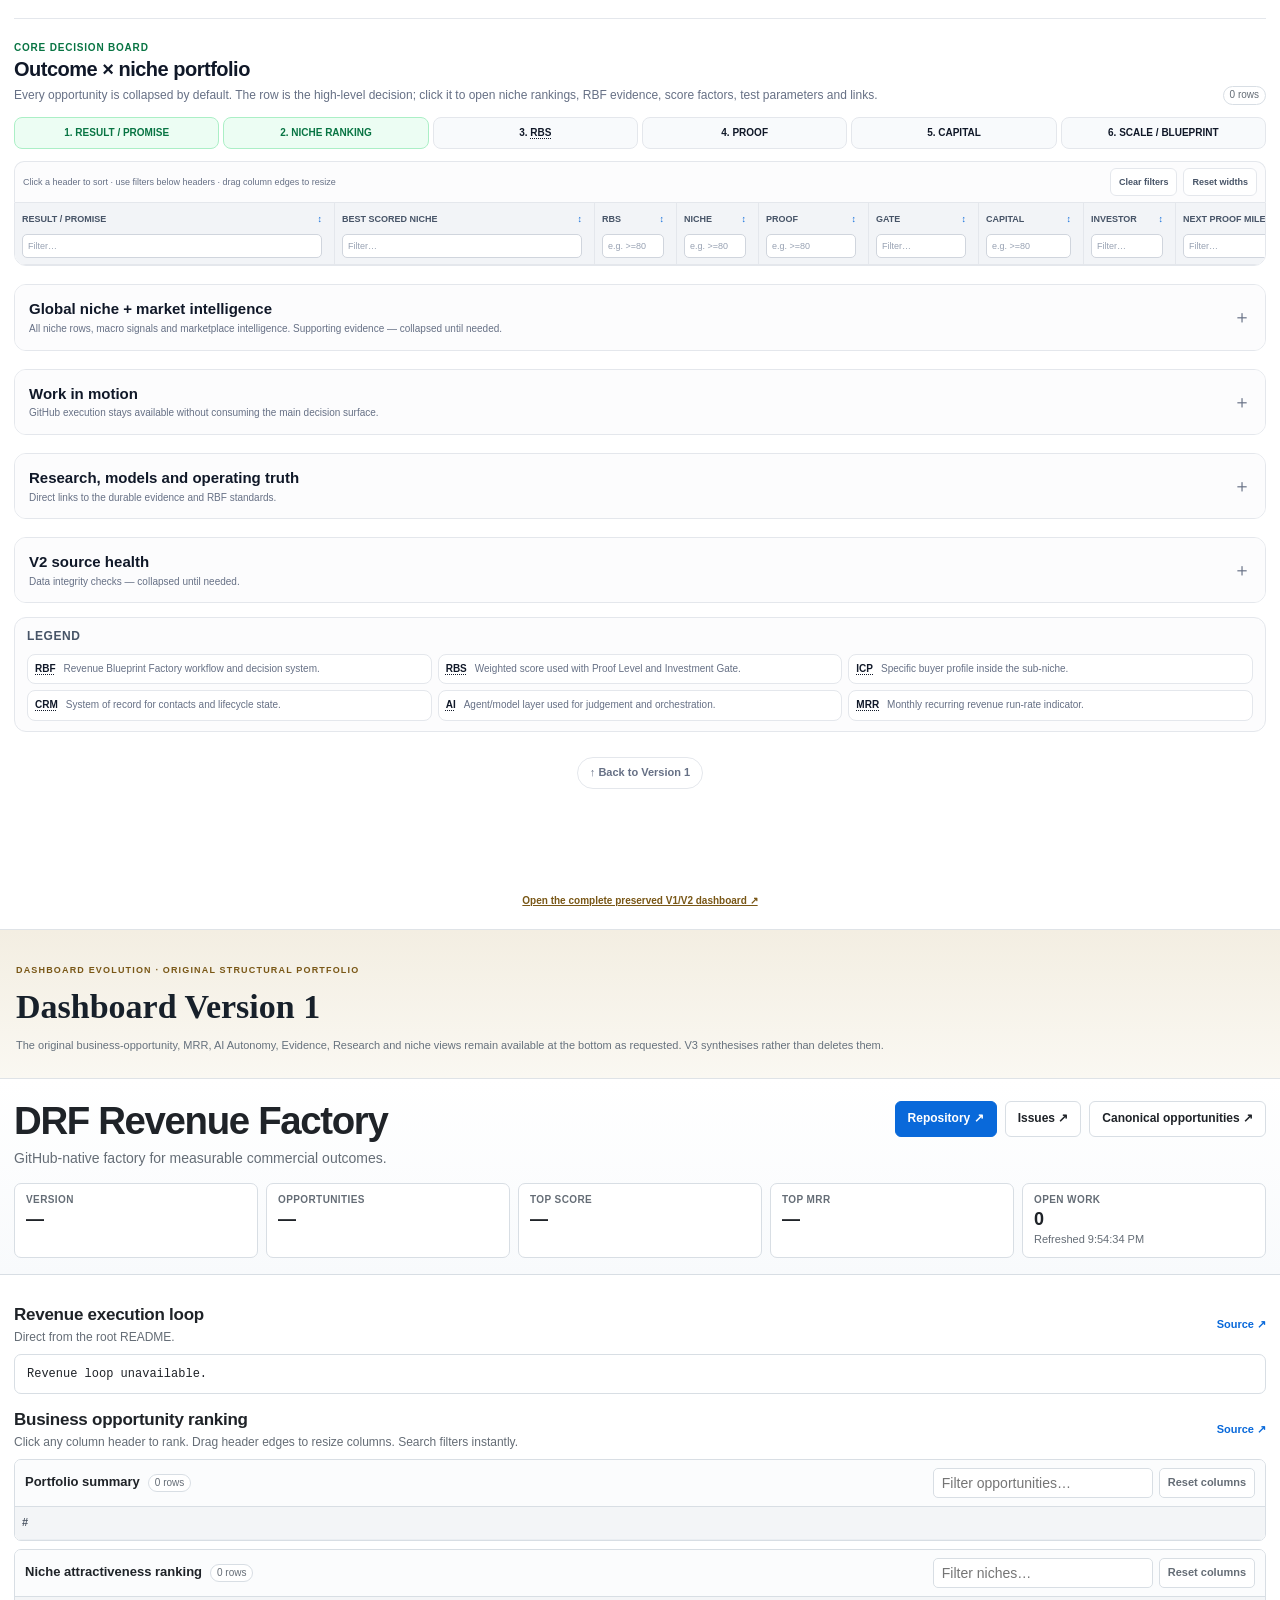
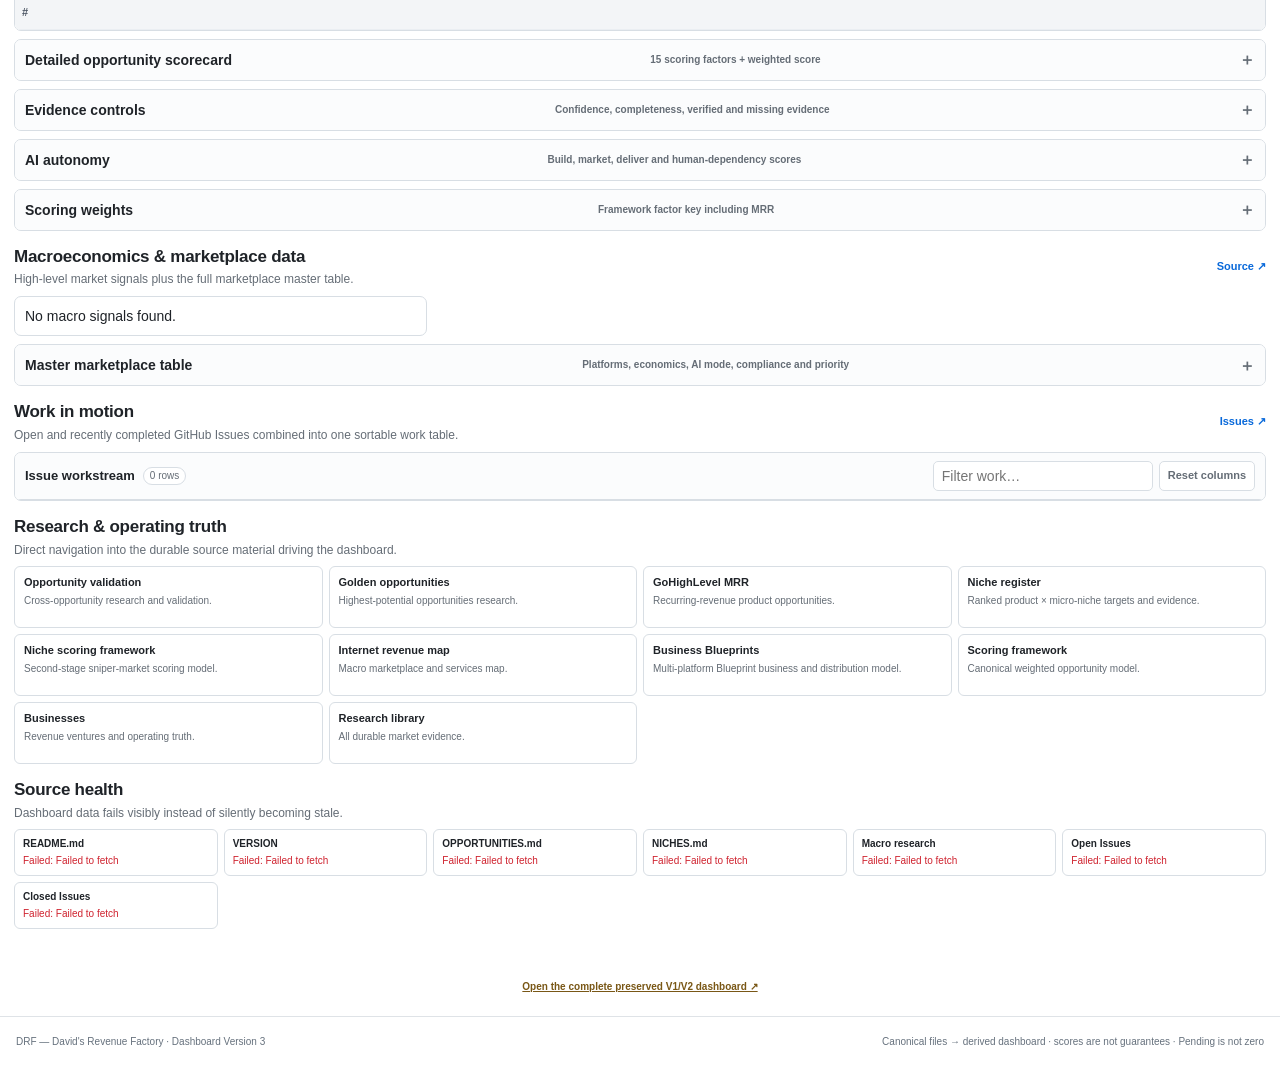
==== commit 0fcdfc11: "dashboard: align V3 links and 28-business count (#158)" ====
--- a/index.html
+++ b/index.html
@@ -37,7 +37,7 @@
         </div>
         <div class="v3-hero-actions">
           <a class="v3-button primary" href="https://github.com/tbhrc/drf-main/blob/main/businesses/PORTFOLIO-V3.md">V3 portfolio ↗</a>
-          <a class="v3-button" href="https://github.com/tbhrc/drf-main/blob/main/skills/drf-opportunity-factory/SKILL.md">Factory Skill ↗</a>
+          <a class="v3-button" href="https://github.com/tbhrc/skills/tree/main/drf-opportunity-factory">Factory Skill ↗</a>
           <a class="v3-button" href="https://github.com/tbhrc/drf-main/issues/77">Master #77 ↗</a>
         </div>
       </div>
@@ -90,14 +90,14 @@
           <div class="v3-panel-title"><h3>Complete founder comparison <span class="v3-count" id="master-count">0 rows</span></h3><p>Scroll inside the block. Drag header edges. Click headers to sort. Filter every column like a spreadsheet.</p></div>
           <div class="v3-tools"><input class="v3-search" id="master-search" type="search" placeholder="Search all opportunities…" aria-label="Search the V3 master portfolio"><button class="v3-tool" id="master-clear" type="button">Clear filters</button><button class="v3-tool" id="master-reset" type="button">Reset widths</button></div>
         </div>
-        <div id="master-grid"><div class="v3-loading">Loading the canonical 27-business V3 portfolio…</div></div>
+        <div id="master-grid"><div class="v3-loading">Loading the canonical 28-business V3 portfolio…</div></div>
       </section>
     </section>
 
     <section class="v3-section" id="v3-layer1">
       <div class="v3-section-head">
         <div class="v3-section-title"><div class="v3-eyebrow">Area 2 · Workflow Layer 1</div><h2>Opportunity discovery and structural selection</h2><p><strong>Do we want this kind of business?</strong> Compare the service/outcome, recurring quality, AI leverage, evidence coverage and external proof before deep niche design.</p></div>
-        <a class="v3-source-link" href="https://github.com/tbhrc/drf-main/blob/main/skills/drf-opportunity-factory/references/business-opportunity-scoring.md">Layer 1 standard ↗</a>
+        <a class="v3-source-link" href="https://github.com/tbhrc/skills/blob/main/drf-opportunity-factory/references/business-opportunity-scoring.md">Layer 1 standard ↗</a>
       </div>
       <section class="v3-panel">
         <div class="v3-panel-head"><div class="v3-panel-title"><h3>Layer 1 portfolio <span class="v3-count" id="layer1-count">0 rows</span></h3><p>Golden, Advance and Hold are structural decisions; none authorises capital by itself.</p></div><div class="v3-tools"><input class="v3-search" id="layer1-search" type="search" placeholder="Filter Layer 1…" aria-label="Filter Workflow Layer 1"><button class="v3-tool" id="layer1-clear" type="button">Clear filters</button><button class="v3-tool" id="layer1-reset" type="button">Reset widths</button></div></div>
@@ -107,7 +107,7 @@
 
     <section class="v3-section" id="v3-layer2">
       <div class="v3-section-head">
-        <div class="v3-section-title"><div class="v3-eyebrow">Area 3 · Workflow Layer 2</div><h2>Niche selection and commercial underwriting</h2><p><strong>Where, how and at what economics should it operate?</strong> Every ranked niche remains visible. The parent opportunity contributes the current offer, price, GTM, RBS, DRF Proof, Stage, Capital and Next Proof where completed.</p></div>
+        <div class="v3-section-title"><div class="v3-eyebrow">Area 3 · Workflow Layer 2</div><h2>Niche selection and commercial underwriting</h2><p><strong>Where, how and at what economics should it operate?</strong> Every ranked niche remains visible. The parent opportunity contributes the current offer, price, GTM, delivery, RBS, economics, Stage, Capital and Next Proof where completed.</p></div>
         <a class="v3-source-link" href="https://github.com/tbhrc/drf-main/blob/main/businesses/NICHES.md">Ranked niches ↗</a>
       </div>
       <section class="v3-panel">
@@ -119,7 +119,7 @@
     <section class="v3-section" id="v3-layer3">
       <div class="v3-section-head">
         <div class="v3-section-title"><div class="v3-eyebrow">Area 4 · Workflow Layer 3</div><h2>Structured business-case and Blueprint readiness</h2><p><strong>Can it be represented as one complete, comparable and executable business case?</strong> This view exposes dossier completeness, proof honesty, source freshness and what is still missing before execution or packaging.</p></div>
-        <a class="v3-source-link" href="https://github.com/tbhrc/drf-main/blob/main/skills/drf-opportunity-factory/references/business-case-output-contract.md">Layer 3 dossier ↗</a>
+        <a class="v3-source-link" href="https://github.com/tbhrc/skills/blob/main/drf-opportunity-factory/references/business-case-output-contract.md">Layer 3 dossier ↗</a>
       </div>
       <section class="v3-panel">
         <div class="v3-panel-head"><div class="v3-panel-title"><h3>Layer 3 readiness <span class="v3-count" id="layer3-count">0 rows</span></h3><p>A polished dossier does not raise DRF Proof. Readiness and operating proof remain separate.</p></div><div class="v3-tools"><input class="v3-search" id="layer3-search" type="search" placeholder="Filter dossiers or readiness…" aria-label="Filter Workflow Layer 3"><button class="v3-tool" id="layer3-clear" type="button">Clear filters</button><button class="v3-tool" id="layer3-reset" type="button">Reset widths</button></div></div>
@@ -139,12 +139,12 @@
         <div class="v3-panel-head"><div class="v3-panel-title"><h3>Canonical source health</h3><p>The dashboard fails visibly rather than silently creating stale or false data.</p></div></div>
         <div class="v3-source-grid" id="source-grid"><div class="v3-loading">Checking canonical sources…</div></div>
         <div class="v3-links">
-          <a href="https://github.com/tbhrc/drf-main/blob/main/businesses/PORTFOLIO-V3.md">V3 portfolio<span>Joined 27-business founder register.</span></a>
+          <a href="https://github.com/tbhrc/drf-main/blob/main/businesses/PORTFOLIO-V3.md">V3 portfolio<span>Joined 28-business founder register.</span></a>
           <a href="https://github.com/tbhrc/drf-main/blob/main/businesses/NICHES.md">Niche register<span>All ranked Business × Niche rows.</span></a>
-          <a href="https://github.com/tbhrc/drf-main/blob/main/skills/drf-opportunity-factory/SKILL.md">Opportunity Factory Skill<span>One Layer 1 → 2 → 3 route.</span></a>
-          <a href="https://github.com/tbhrc/drf-main/blob/main/skills/drf-recurring-intelligence/SKILL.md">Recurring intelligence Skill<span>Discovery and portfolio refresh.</span></a>
+          <a href="https://github.com/tbhrc/skills/tree/main/drf-opportunity-factory">Opportunity Factory Skill<span>One Layer 1 → 2 → 3 route.</span></a>
+          <a href="https://github.com/tbhrc/drf-main/blob/main/skills/drf-recurring-intelligence/SKILL.md">Recurring intelligence<span>Discovery and portfolio refresh.</span></a>
           <a href="https://github.com/tbhrc/drf-main/blob/main/skills/drf-dashboard-operations/references/v3-portfolio-data-contract.md">Data contract<span>Types, precedence and missing values.</span></a>
-          <a href="https://github.com/tbhrc/drf-main/blob/main/skills/drf-opportunity-factory/SKILL.md">Founder prompt<span>Start any new business opportunity.</span></a>
+          <a href="https://github.com/tbhrc/skills/tree/main/drf-opportunity-factory">Founder intake Skill<span>Start any new business opportunity.</span></a>
           <a href="https://github.com/tbhrc/drf-main/tree/main/businesses">Business library<span>Parent folders and current dossiers.</span></a>
           <a href="https://github.com/tbhrc/drf-main/issues/77">Master programme<span>Architecture, workflow and acceptance.</span></a>
         </div>
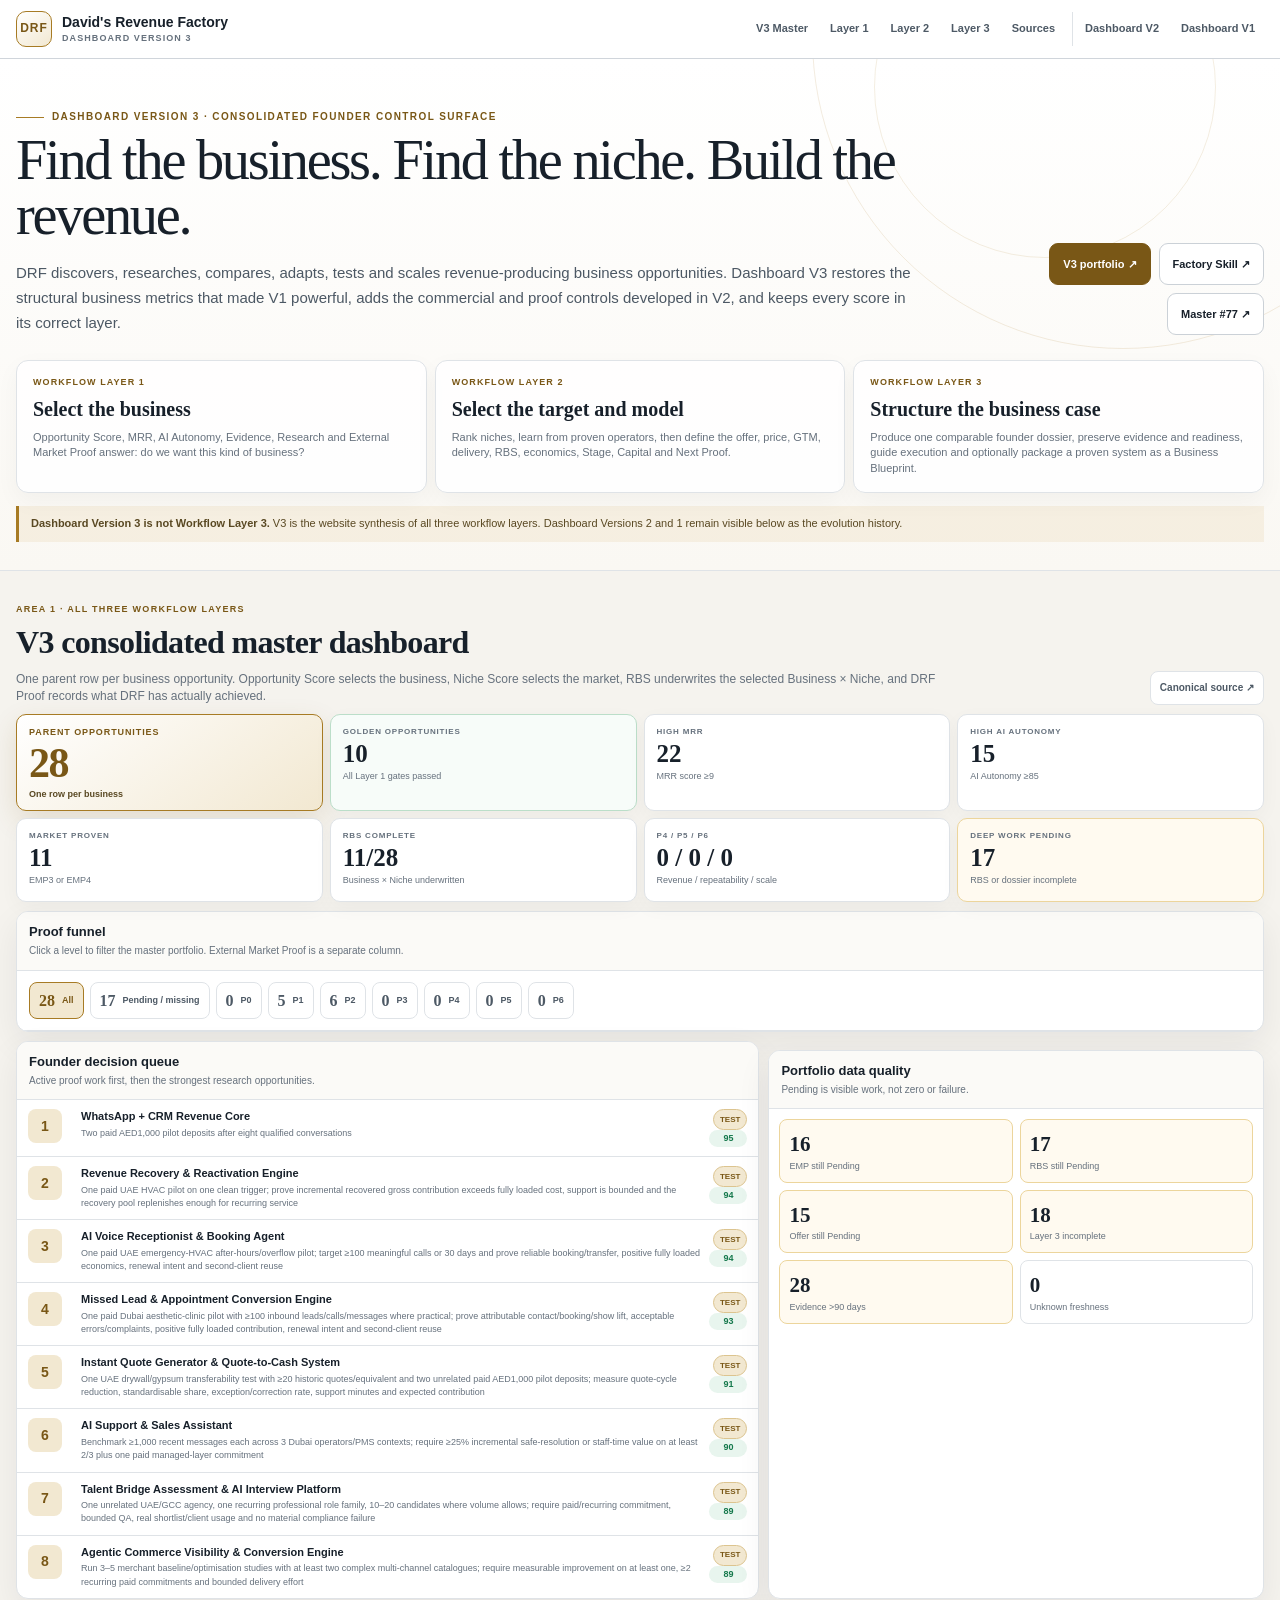
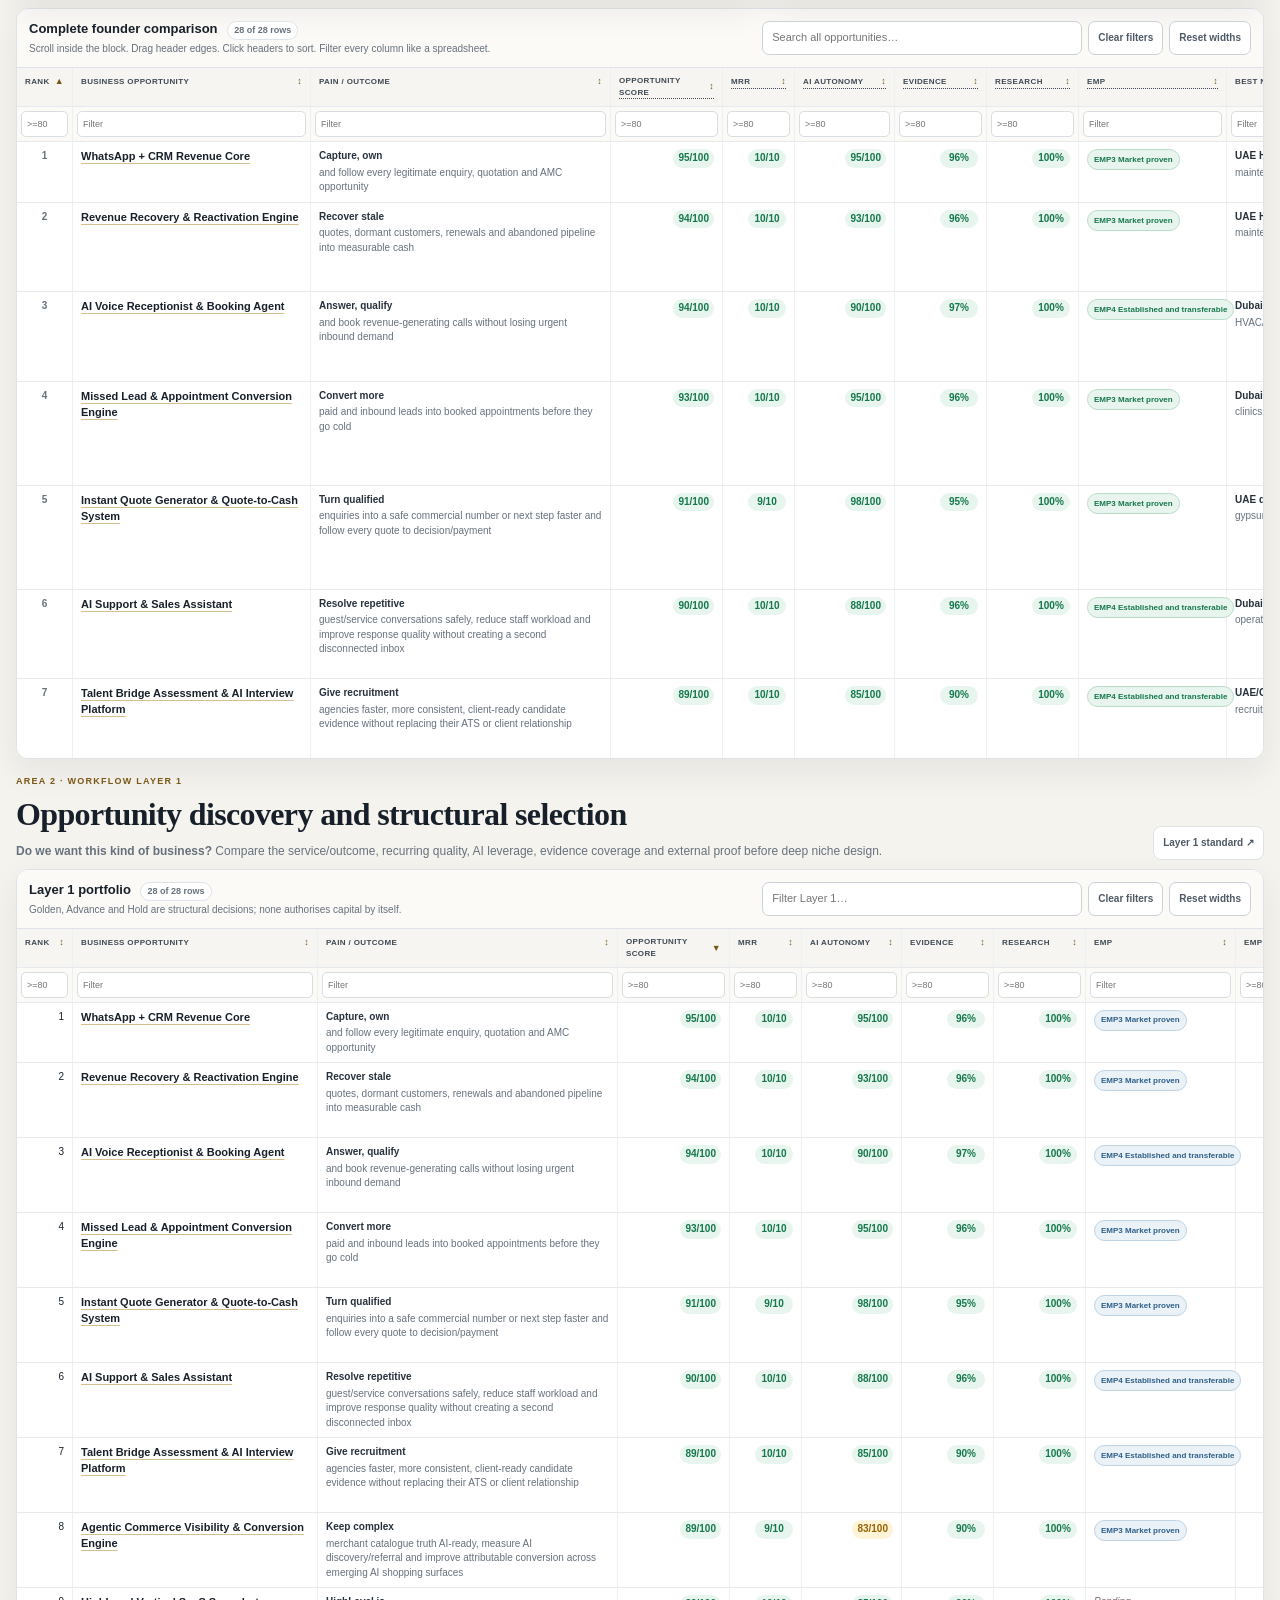
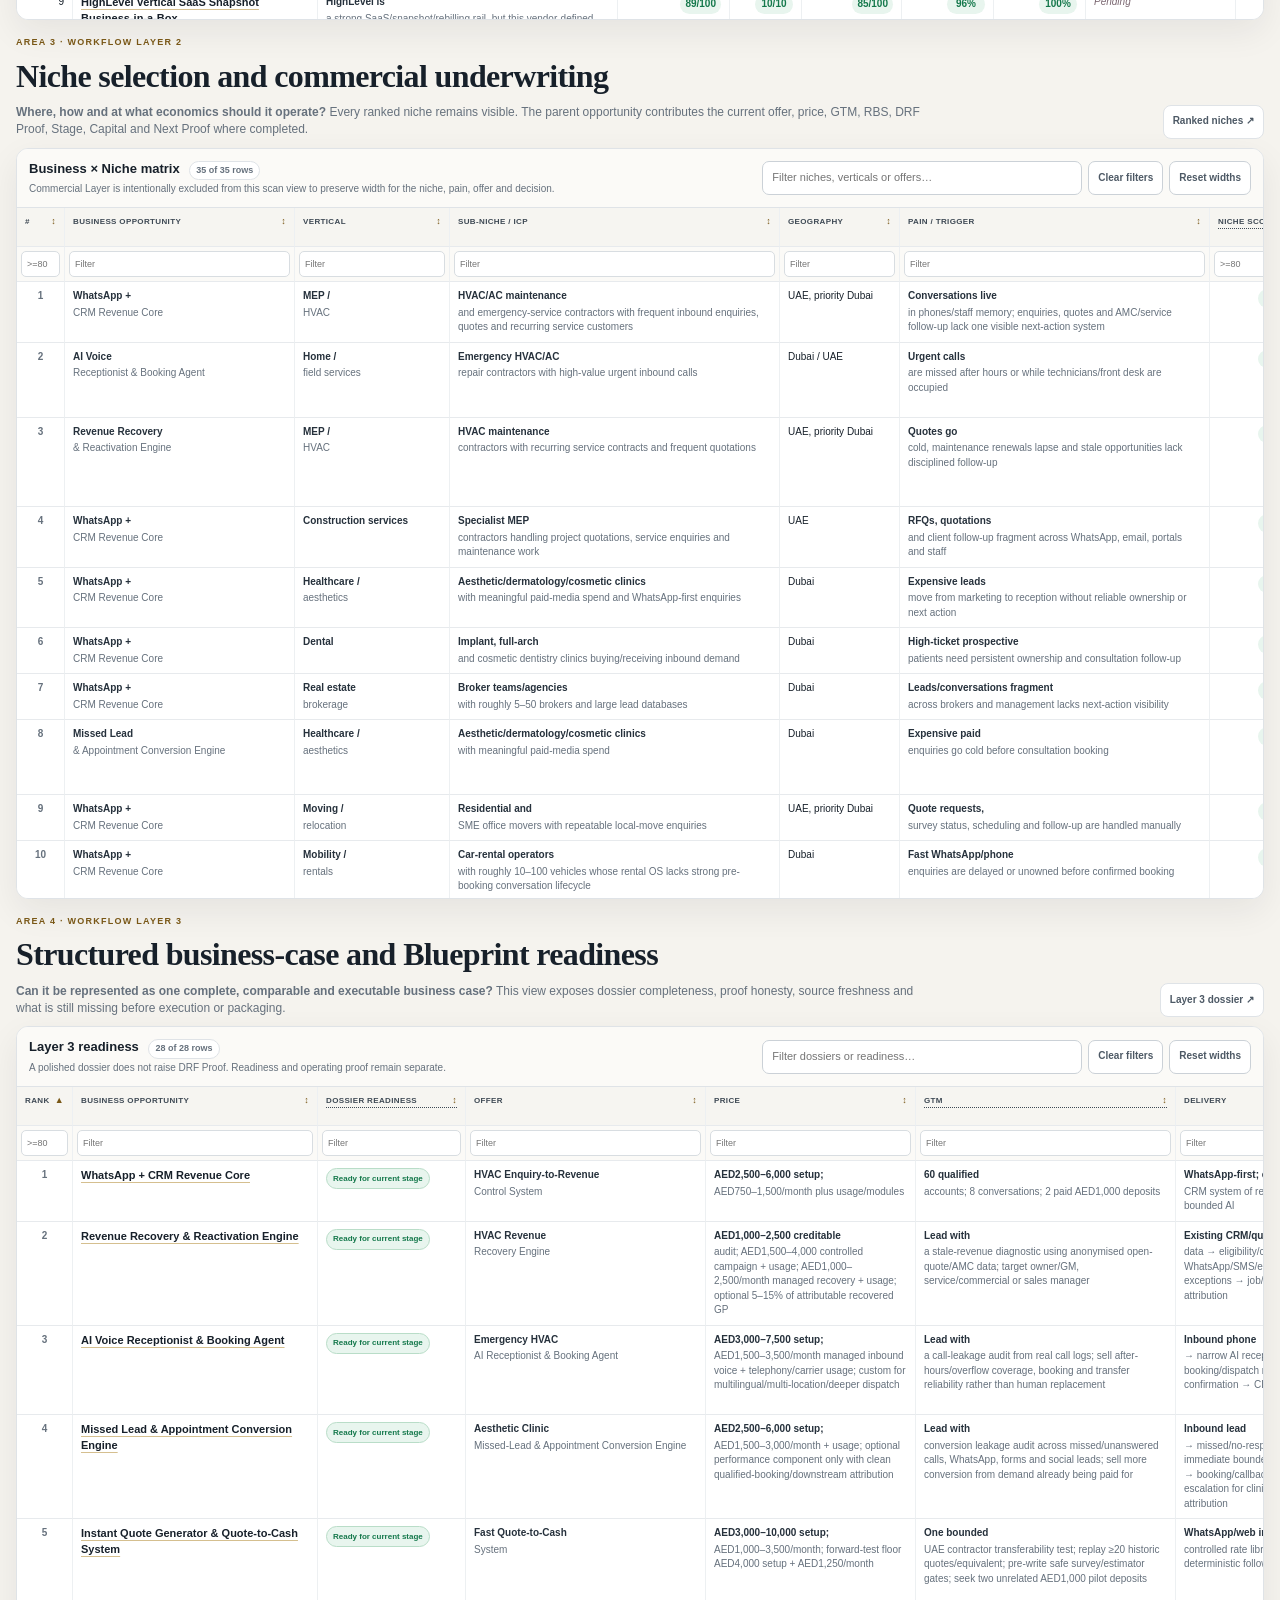
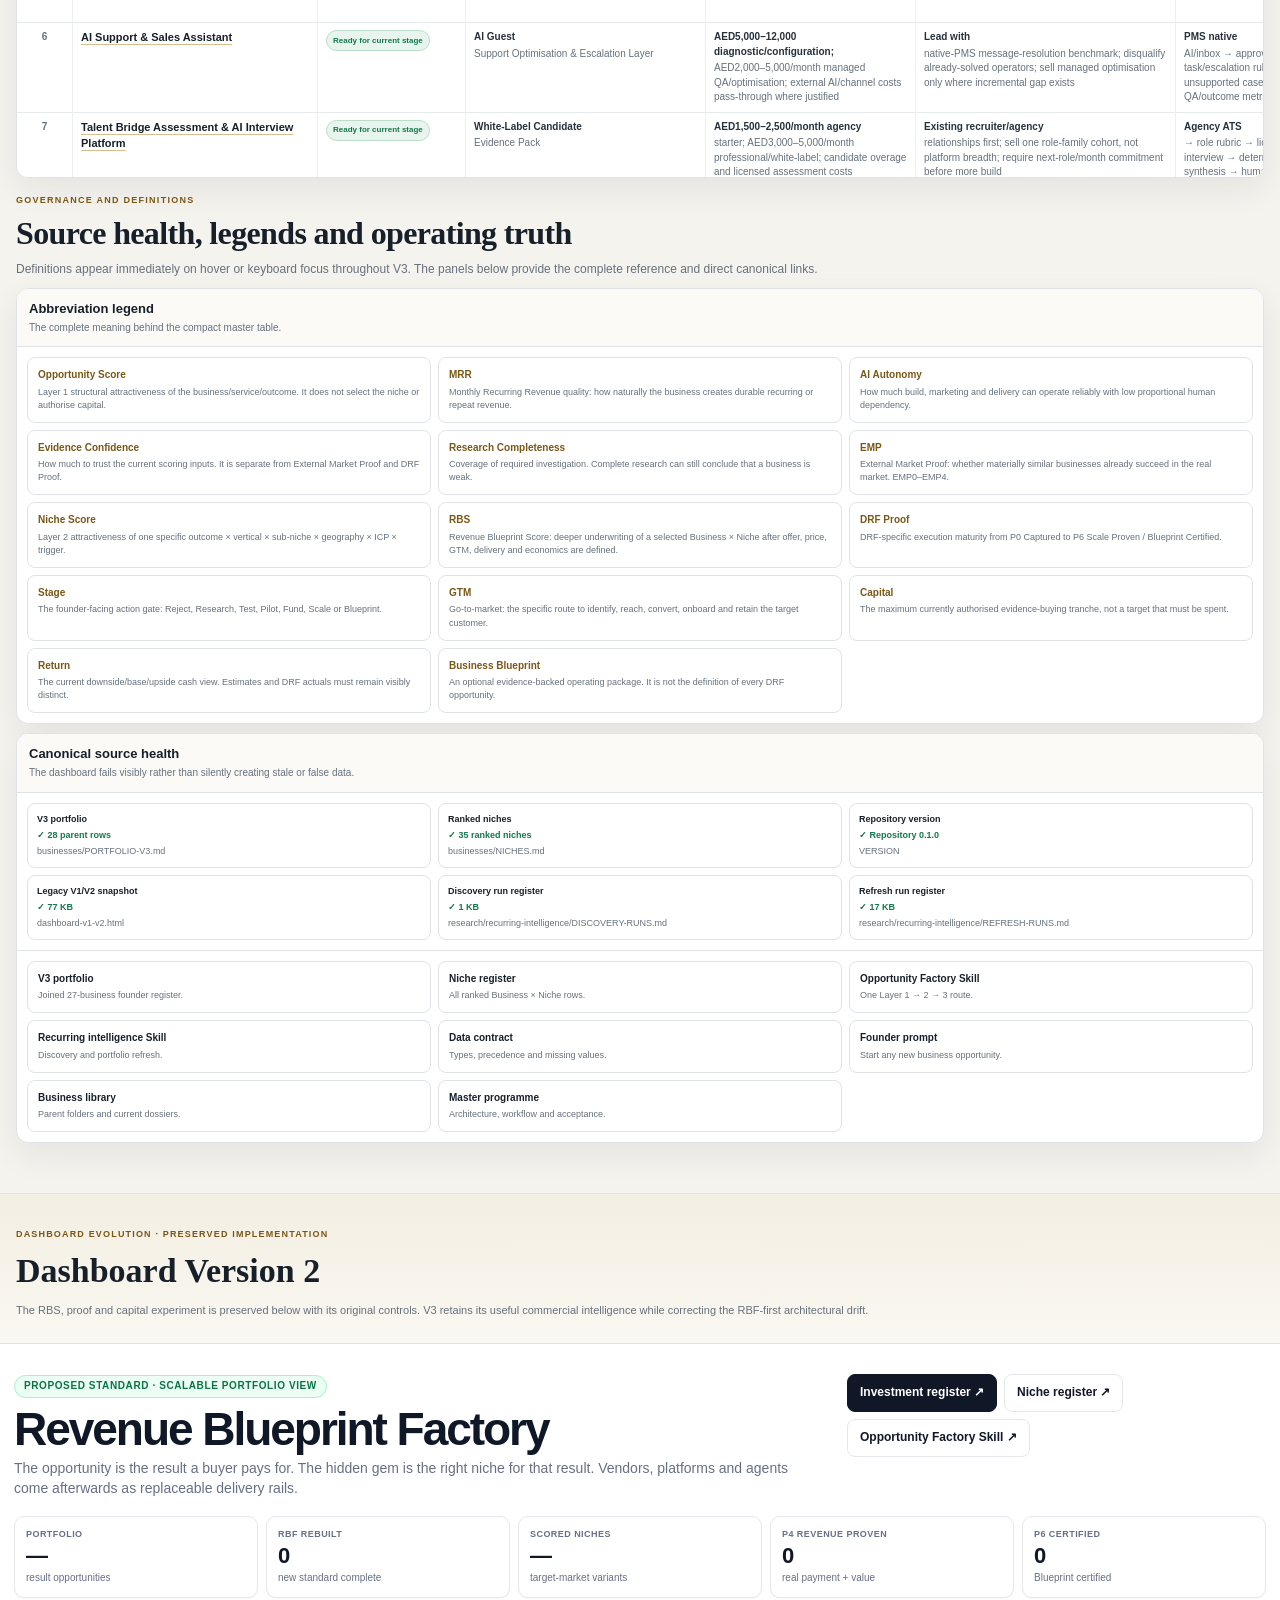
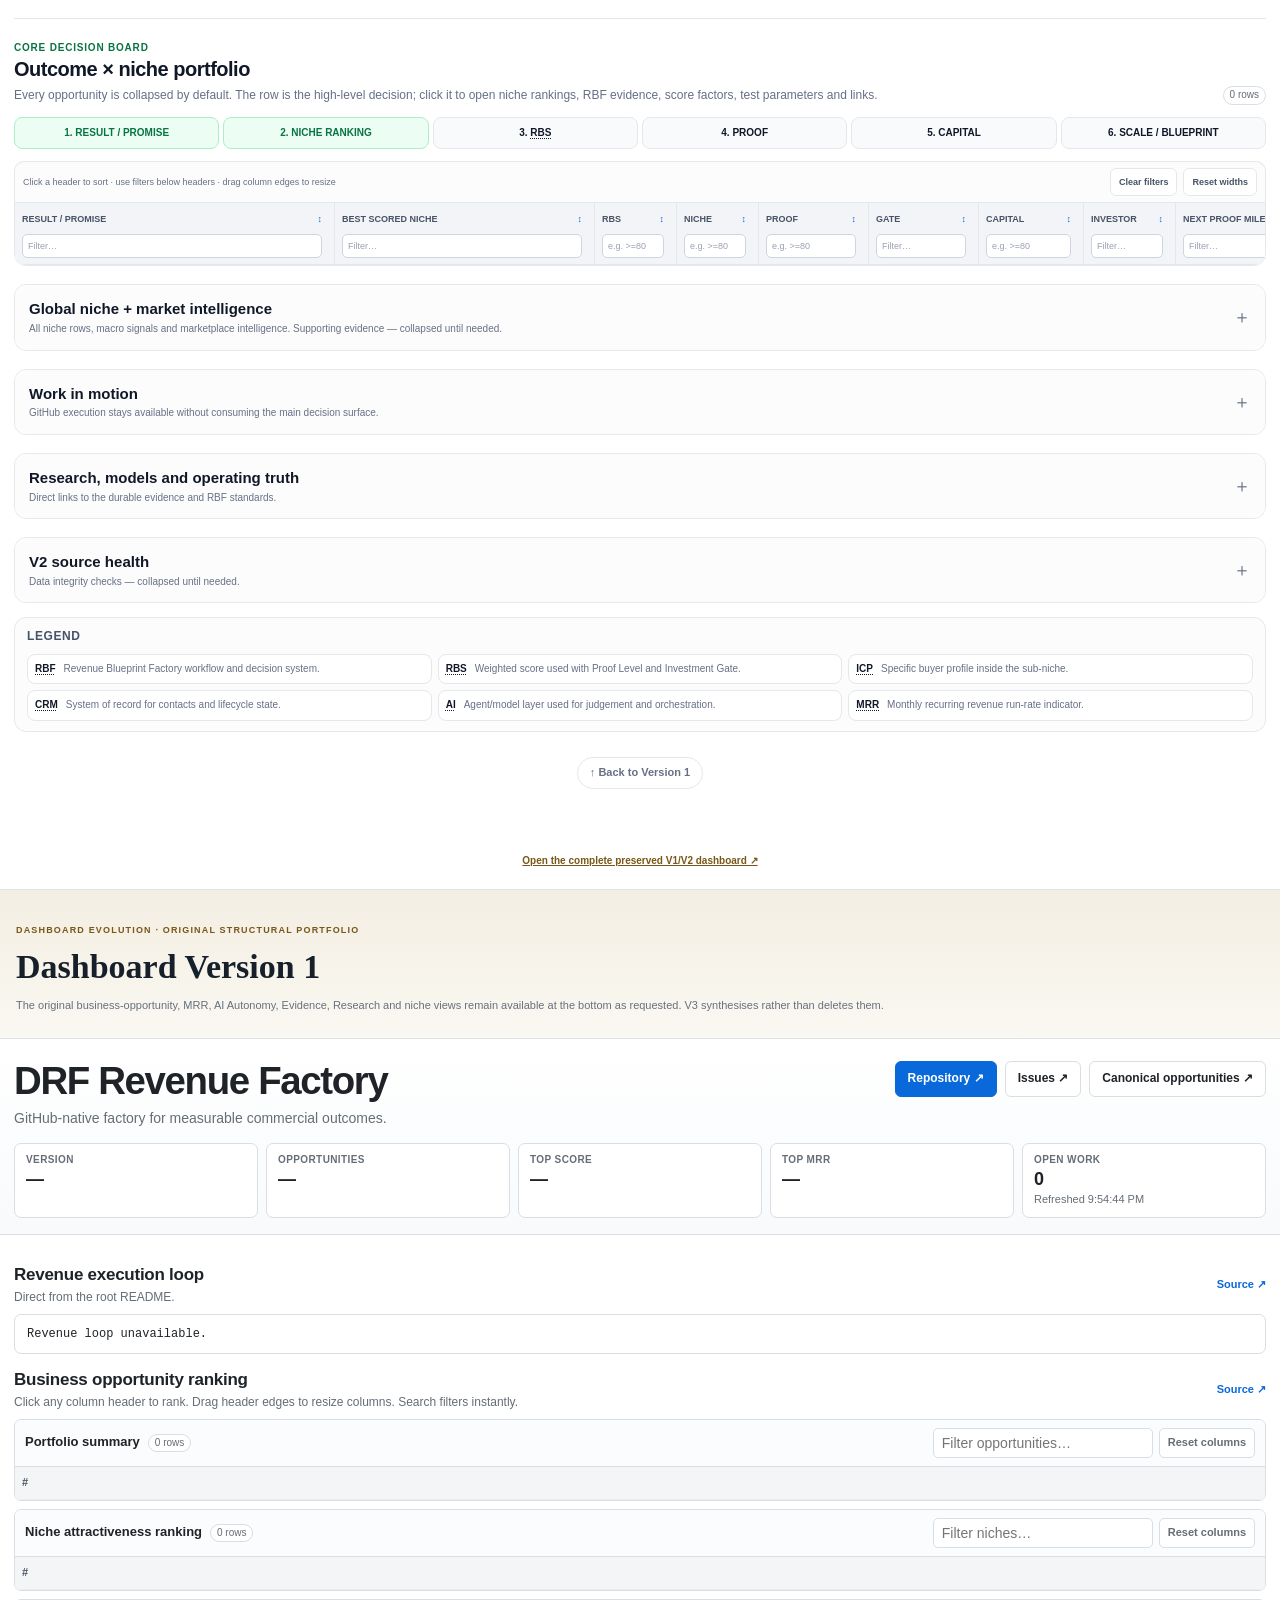
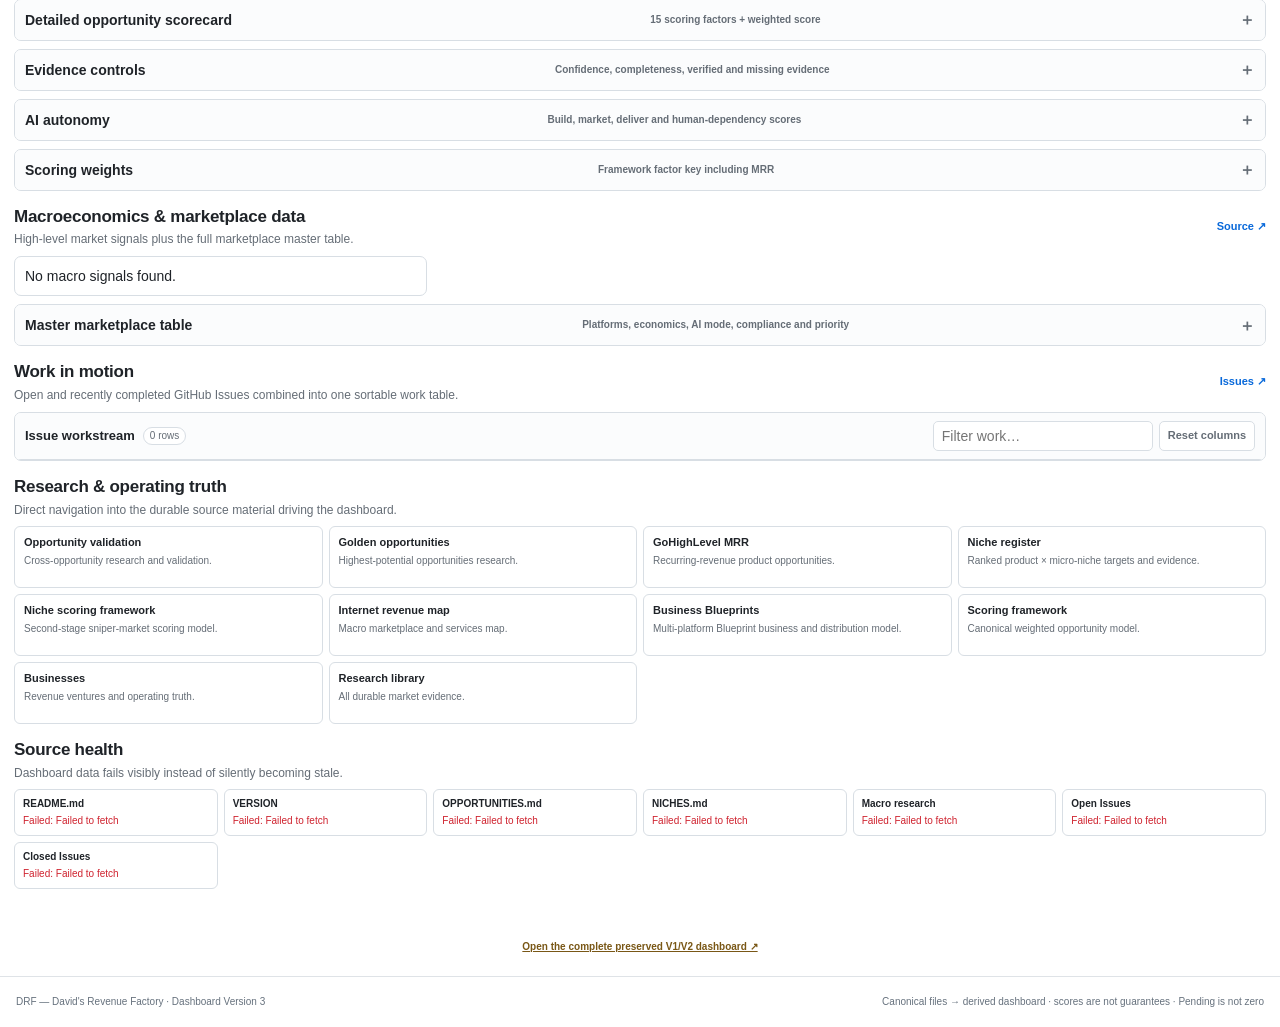
==== commit 5540ffcd: "Merge aa013e866b9673025f0ba165301de9ade71a03a7 into 56f4aeeefd860043753e261f2f7aaa710225f1f1" ====
--- a/index.html
+++ b/index.html
@@ -37,7 +37,7 @@
         </div>
         <div class="v3-hero-actions">
           <a class="v3-button primary" href="https://github.com/tbhrc/drf-main/blob/main/businesses/PORTFOLIO-V3.md">V3 portfolio ↗</a>
-          <a class="v3-button" href="https://github.com/tbhrc/skills/tree/main/drf-opportunity-factory">Factory Skill ↗</a>
+          <a class="v3-button" href="https://github.com/tbhrc/drf-main/blob/main/skills/drf-opportunity-factory/SKILL.md">Factory Skill ↗</a>
           <a class="v3-button" href="https://github.com/tbhrc/drf-main/issues/77">Master #77 ↗</a>
         </div>
       </div>
@@ -90,14 +90,14 @@
           <div class="v3-panel-title"><h3>Complete founder comparison <span class="v3-count" id="master-count">0 rows</span></h3><p>Scroll inside the block. Drag header edges. Click headers to sort. Filter every column like a spreadsheet.</p></div>
           <div class="v3-tools"><input class="v3-search" id="master-search" type="search" placeholder="Search all opportunities…" aria-label="Search the V3 master portfolio"><button class="v3-tool" id="master-clear" type="button">Clear filters</button><button class="v3-tool" id="master-reset" type="button">Reset widths</button></div>
         </div>
-        <div id="master-grid"><div class="v3-loading">Loading the canonical 28-business V3 portfolio…</div></div>
+        <div id="master-grid"><div class="v3-loading">Loading the canonical 27-business V3 portfolio…</div></div>
       </section>
     </section>
 
     <section class="v3-section" id="v3-layer1">
       <div class="v3-section-head">
         <div class="v3-section-title"><div class="v3-eyebrow">Area 2 · Workflow Layer 1</div><h2>Opportunity discovery and structural selection</h2><p><strong>Do we want this kind of business?</strong> Compare the service/outcome, recurring quality, AI leverage, evidence coverage and external proof before deep niche design.</p></div>
-        <a class="v3-source-link" href="https://github.com/tbhrc/skills/blob/main/drf-opportunity-factory/references/business-opportunity-scoring.md">Layer 1 standard ↗</a>
+        <a class="v3-source-link" href="https://github.com/tbhrc/drf-main/blob/main/skills/drf-opportunity-factory/references/business-opportunity-scoring.md">Layer 1 standard ↗</a>
       </div>
       <section class="v3-panel">
         <div class="v3-panel-head"><div class="v3-panel-title"><h3>Layer 1 portfolio <span class="v3-count" id="layer1-count">0 rows</span></h3><p>Golden, Advance and Hold are structural decisions; none authorises capital by itself.</p></div><div class="v3-tools"><input class="v3-search" id="layer1-search" type="search" placeholder="Filter Layer 1…" aria-label="Filter Workflow Layer 1"><button class="v3-tool" id="layer1-clear" type="button">Clear filters</button><button class="v3-tool" id="layer1-reset" type="button">Reset widths</button></div></div>
@@ -107,7 +107,7 @@
 
     <section class="v3-section" id="v3-layer2">
       <div class="v3-section-head">
-        <div class="v3-section-title"><div class="v3-eyebrow">Area 3 · Workflow Layer 2</div><h2>Niche selection and commercial underwriting</h2><p><strong>Where, how and at what economics should it operate?</strong> Every ranked niche remains visible. The parent opportunity contributes the current offer, price, GTM, delivery, RBS, economics, Stage, Capital and Next Proof where completed.</p></div>
+        <div class="v3-section-title"><div class="v3-eyebrow">Area 3 · Workflow Layer 2</div><h2>Niche selection and commercial underwriting</h2><p><strong>Where, how and at what economics should it operate?</strong> Every ranked niche remains visible. The parent opportunity contributes the current offer, price, GTM, RBS, DRF Proof, Stage, Capital and Next Proof where completed.</p></div>
         <a class="v3-source-link" href="https://github.com/tbhrc/drf-main/blob/main/businesses/NICHES.md">Ranked niches ↗</a>
       </div>
       <section class="v3-panel">
@@ -119,7 +119,7 @@
     <section class="v3-section" id="v3-layer3">
       <div class="v3-section-head">
         <div class="v3-section-title"><div class="v3-eyebrow">Area 4 · Workflow Layer 3</div><h2>Structured business-case and Blueprint readiness</h2><p><strong>Can it be represented as one complete, comparable and executable business case?</strong> This view exposes dossier completeness, proof honesty, source freshness and what is still missing before execution or packaging.</p></div>
-        <a class="v3-source-link" href="https://github.com/tbhrc/skills/blob/main/drf-opportunity-factory/references/business-case-output-contract.md">Layer 3 dossier ↗</a>
+        <a class="v3-source-link" href="https://github.com/tbhrc/drf-main/blob/main/skills/drf-opportunity-factory/references/business-case-output-contract.md">Layer 3 dossier ↗</a>
       </div>
       <section class="v3-panel">
         <div class="v3-panel-head"><div class="v3-panel-title"><h3>Layer 3 readiness <span class="v3-count" id="layer3-count">0 rows</span></h3><p>A polished dossier does not raise DRF Proof. Readiness and operating proof remain separate.</p></div><div class="v3-tools"><input class="v3-search" id="layer3-search" type="search" placeholder="Filter dossiers or readiness…" aria-label="Filter Workflow Layer 3"><button class="v3-tool" id="layer3-clear" type="button">Clear filters</button><button class="v3-tool" id="layer3-reset" type="button">Reset widths</button></div></div>
@@ -139,12 +139,12 @@
         <div class="v3-panel-head"><div class="v3-panel-title"><h3>Canonical source health</h3><p>The dashboard fails visibly rather than silently creating stale or false data.</p></div></div>
         <div class="v3-source-grid" id="source-grid"><div class="v3-loading">Checking canonical sources…</div></div>
         <div class="v3-links">
-          <a href="https://github.com/tbhrc/drf-main/blob/main/businesses/PORTFOLIO-V3.md">V3 portfolio<span>Joined 28-business founder register.</span></a>
+          <a href="https://github.com/tbhrc/drf-main/blob/main/businesses/PORTFOLIO-V3.md">V3 portfolio<span>Joined 27-business founder register.</span></a>
           <a href="https://github.com/tbhrc/drf-main/blob/main/businesses/NICHES.md">Niche register<span>All ranked Business × Niche rows.</span></a>
-          <a href="https://github.com/tbhrc/skills/tree/main/drf-opportunity-factory">Opportunity Factory Skill<span>One Layer 1 → 2 → 3 route.</span></a>
-          <a href="https://github.com/tbhrc/drf-main/blob/main/skills/drf-recurring-intelligence/SKILL.md">Recurring intelligence<span>Discovery and portfolio refresh.</span></a>
+          <a href="https://github.com/tbhrc/drf-main/blob/main/skills/drf-opportunity-factory/SKILL.md">Opportunity Factory Skill<span>One Layer 1 → 2 → 3 route.</span></a>
+          <a href="https://github.com/tbhrc/drf-main/blob/main/skills/drf-recurring-intelligence/SKILL.md">Recurring intelligence Skill<span>Discovery and portfolio refresh.</span></a>
           <a href="https://github.com/tbhrc/drf-main/blob/main/skills/drf-dashboard-operations/references/v3-portfolio-data-contract.md">Data contract<span>Types, precedence and missing values.</span></a>
-          <a href="https://github.com/tbhrc/skills/tree/main/drf-opportunity-factory">Founder intake Skill<span>Start any new business opportunity.</span></a>
+          <a href="https://github.com/tbhrc/drf-main/blob/main/skills/drf-opportunity-factory/SKILL.md">Founder prompt<span>Start any new business opportunity.</span></a>
           <a href="https://github.com/tbhrc/drf-main/tree/main/businesses">Business library<span>Parent folders and current dossiers.</span></a>
           <a href="https://github.com/tbhrc/drf-main/issues/77">Master programme<span>Architecture, workflow and acceptance.</span></a>
         </div>
